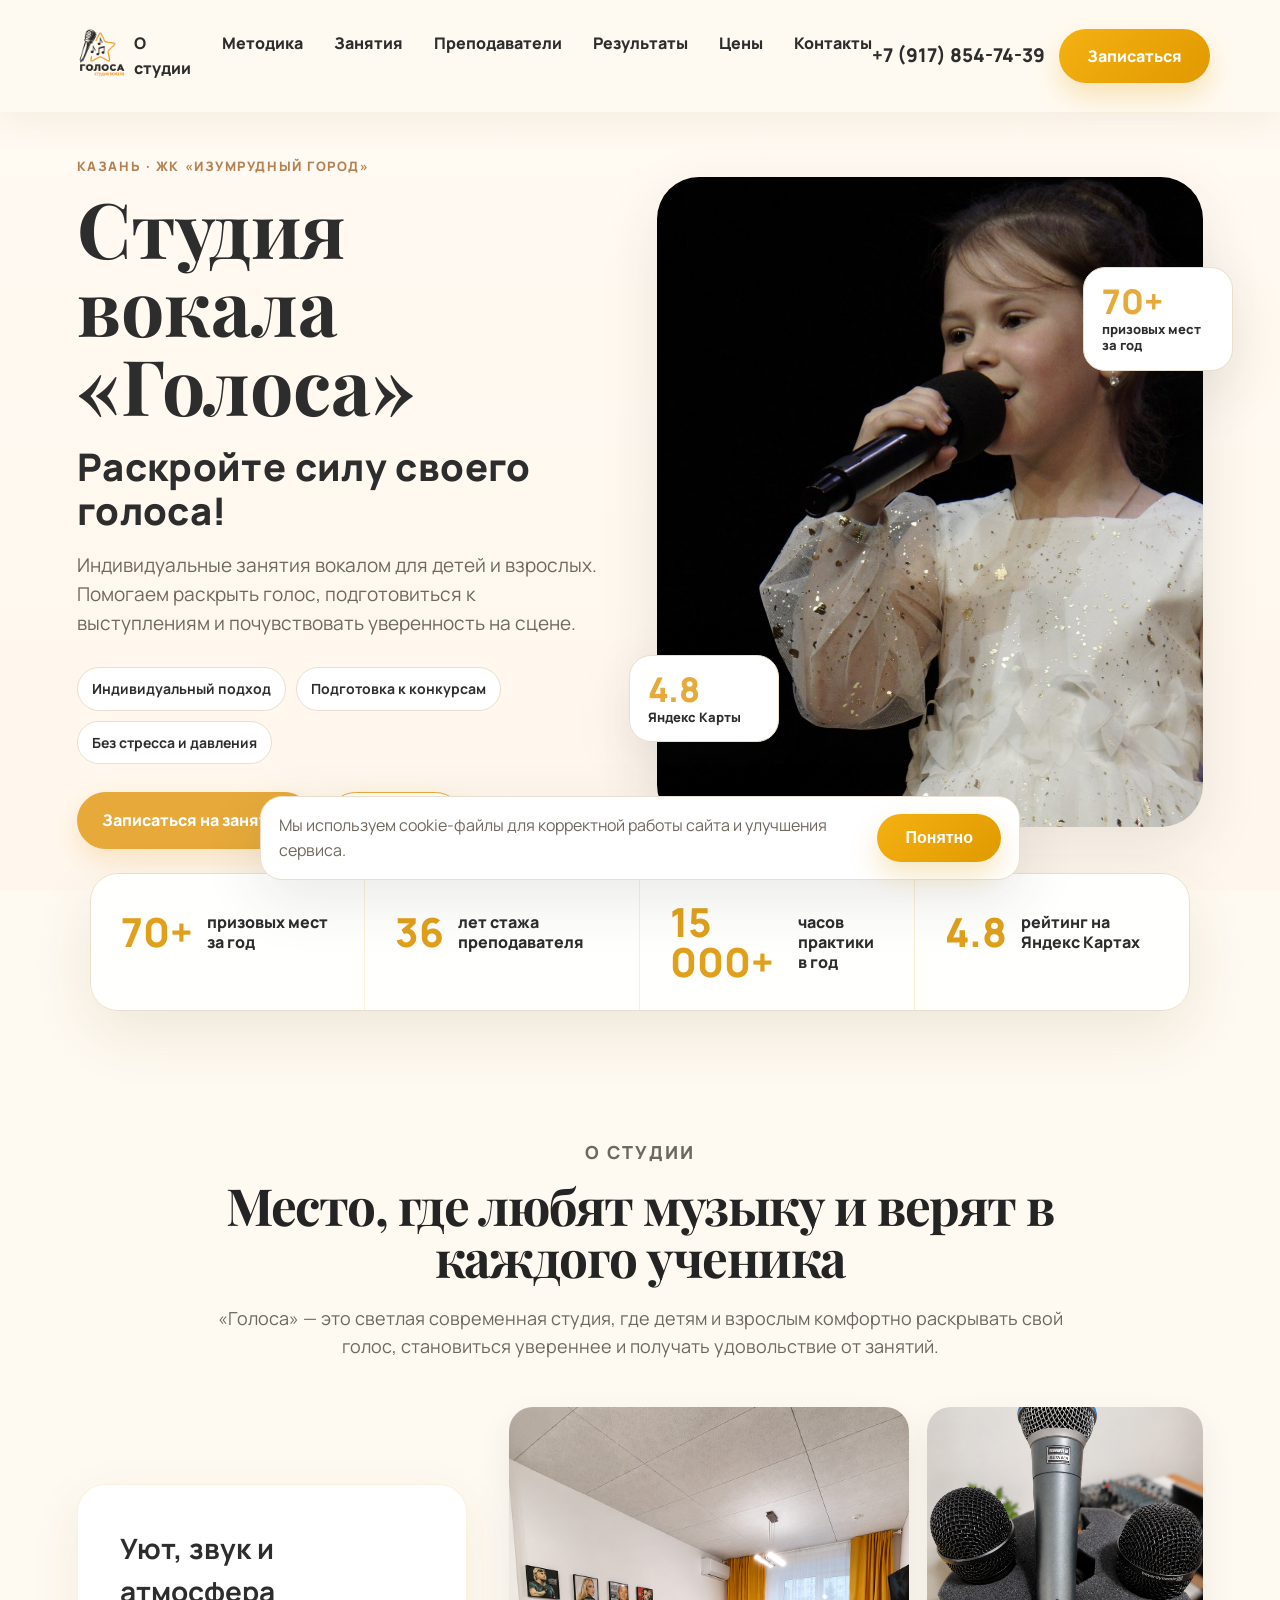
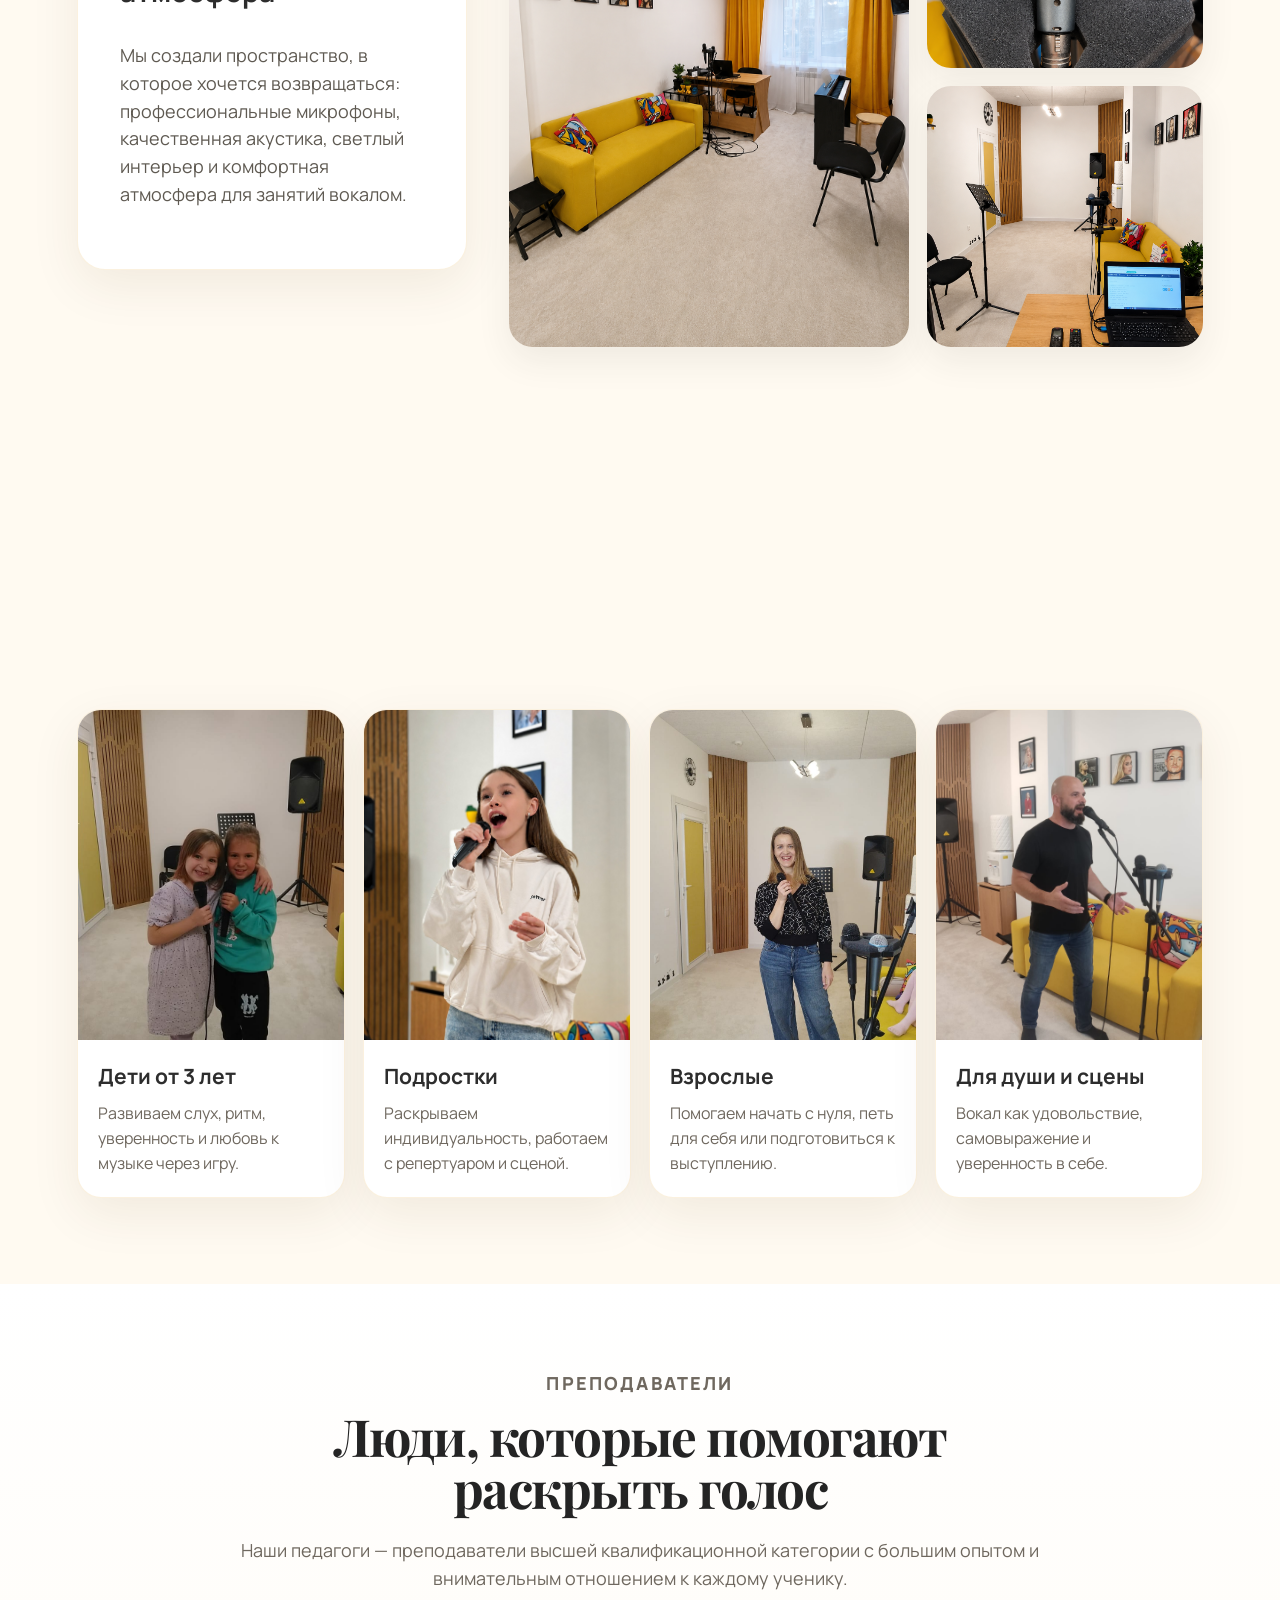
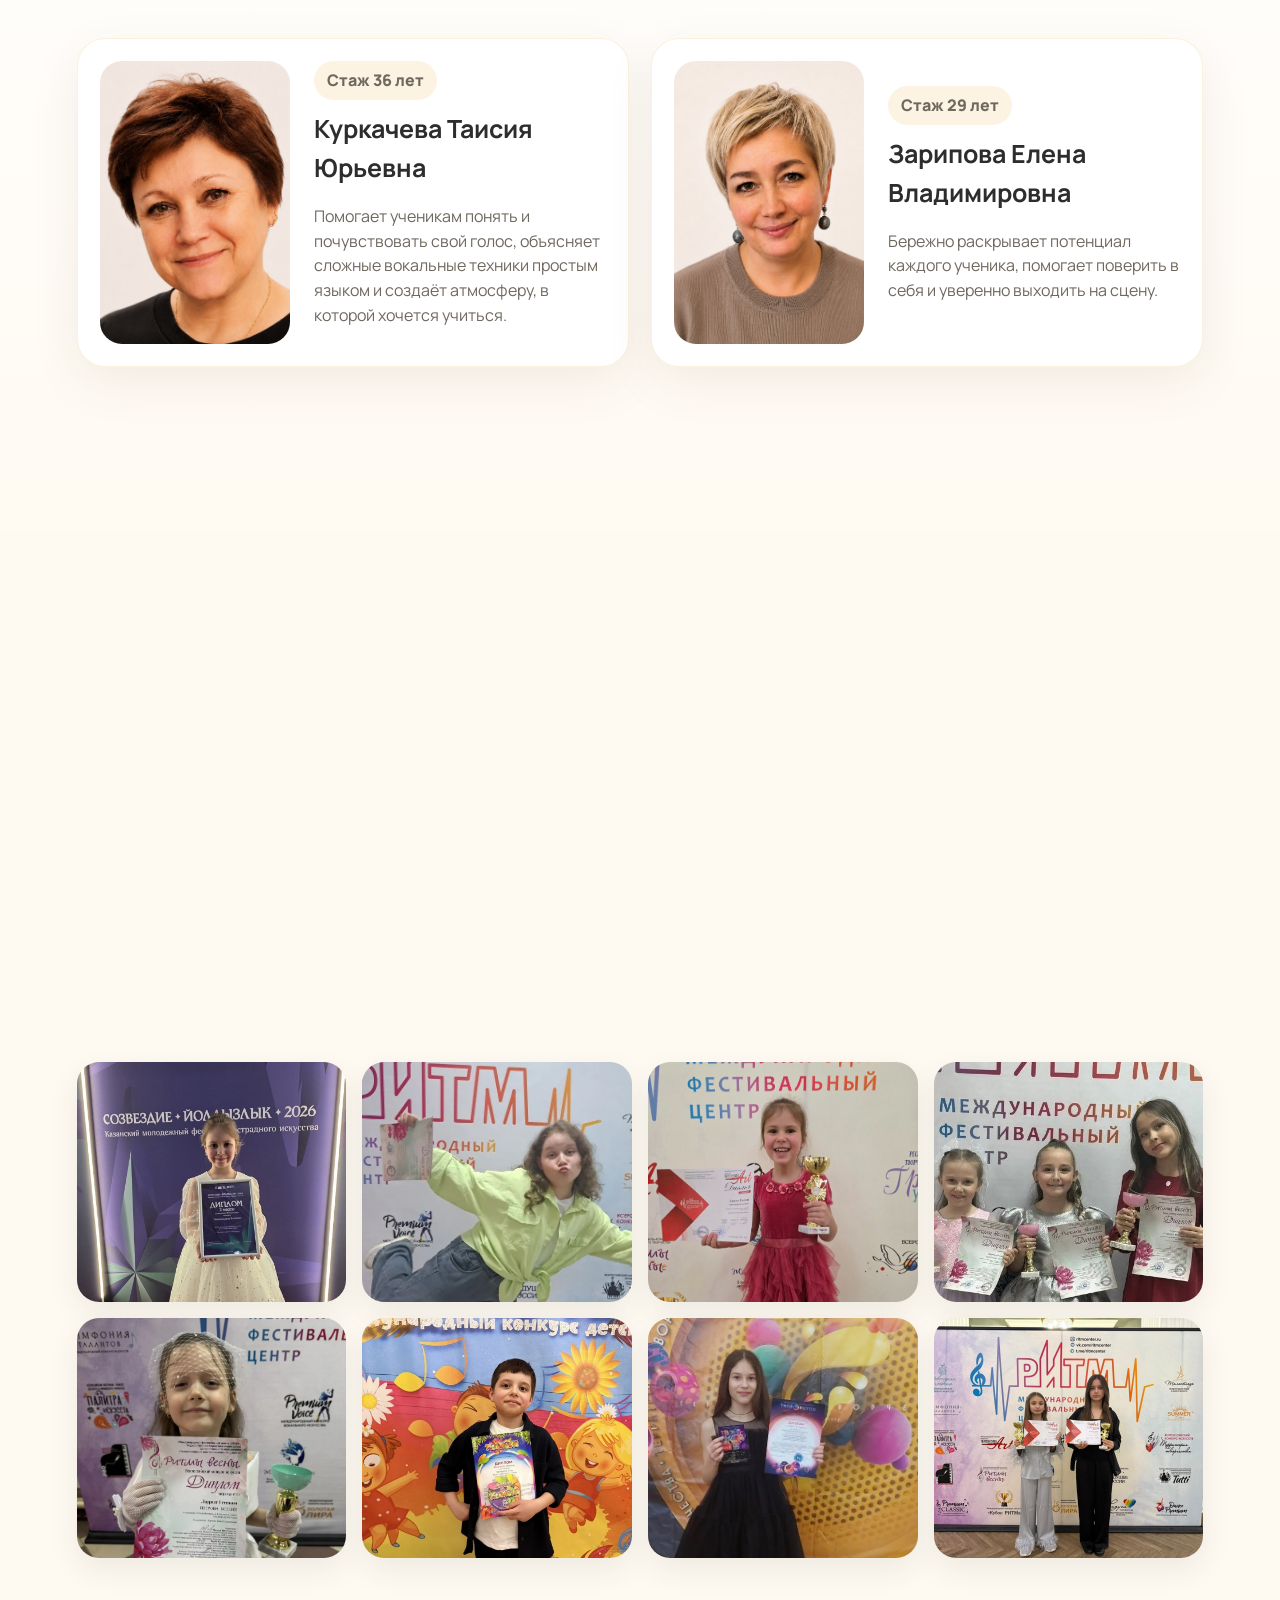
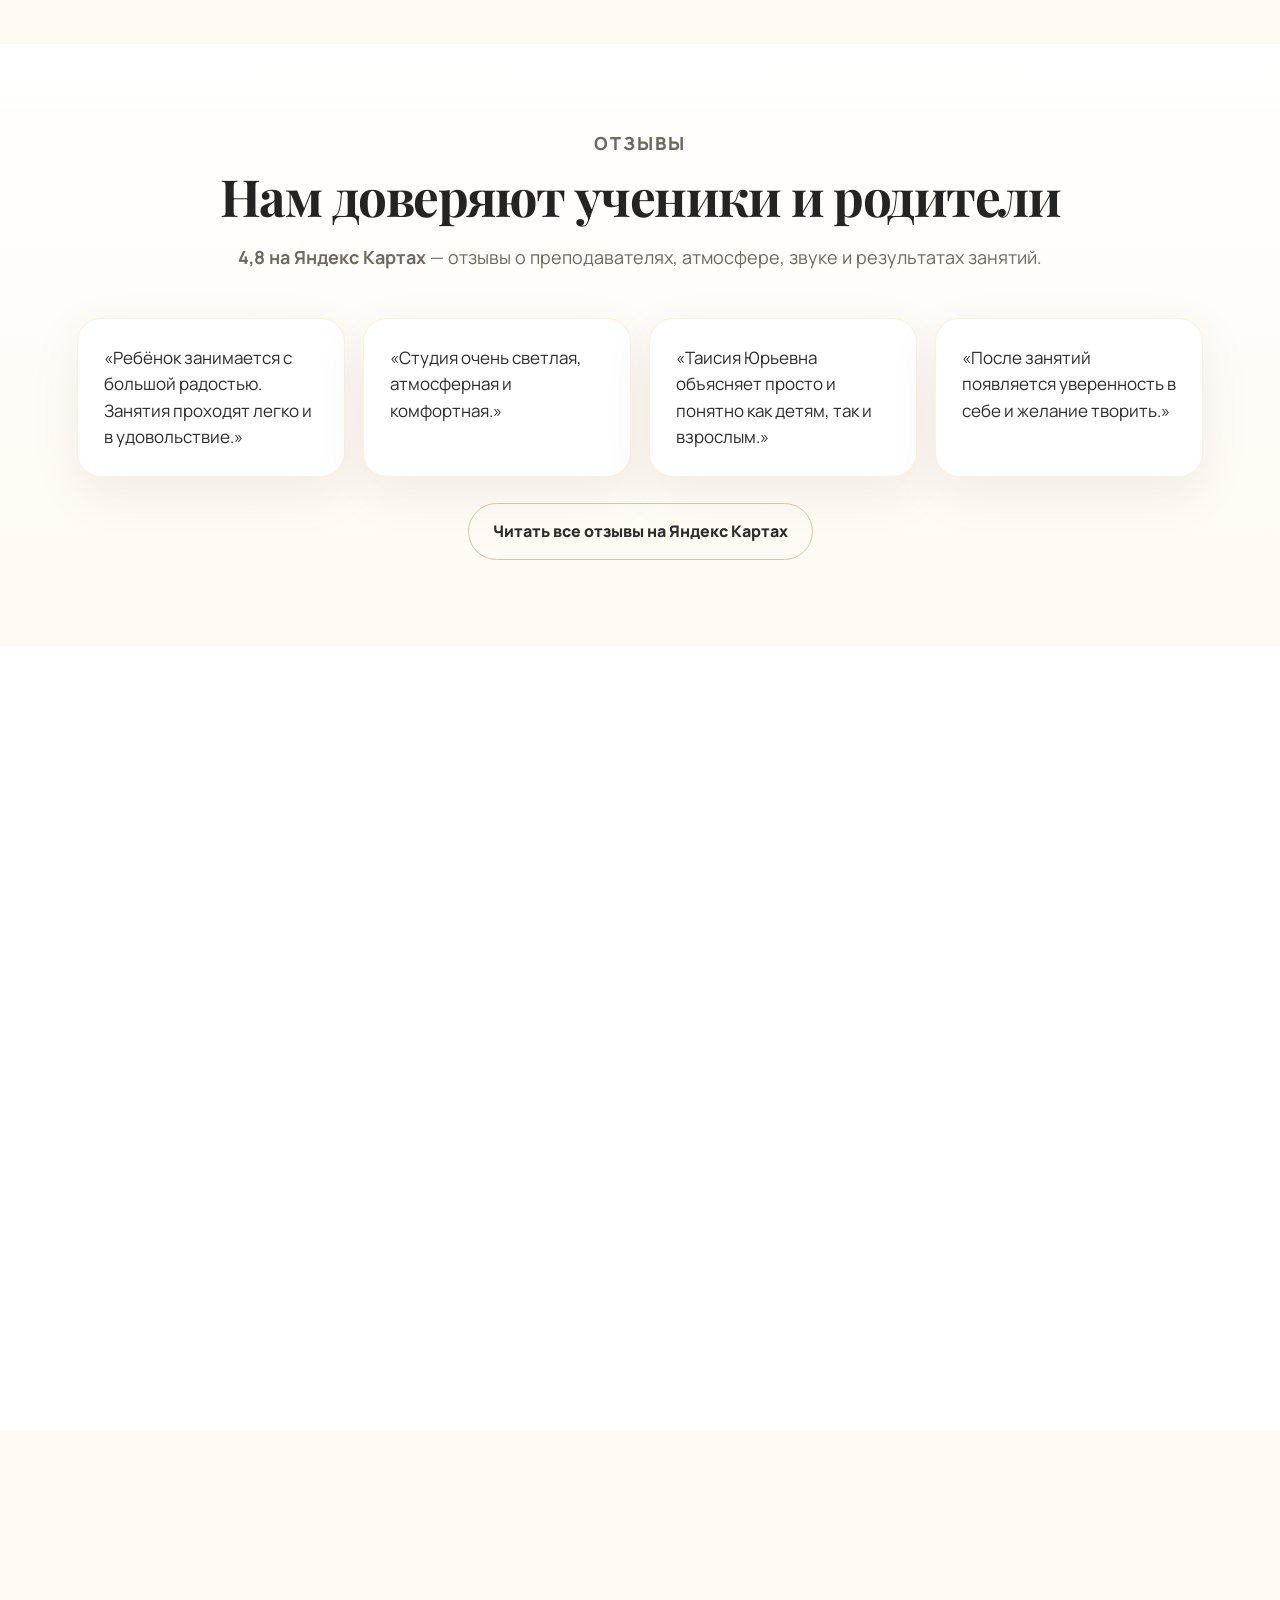
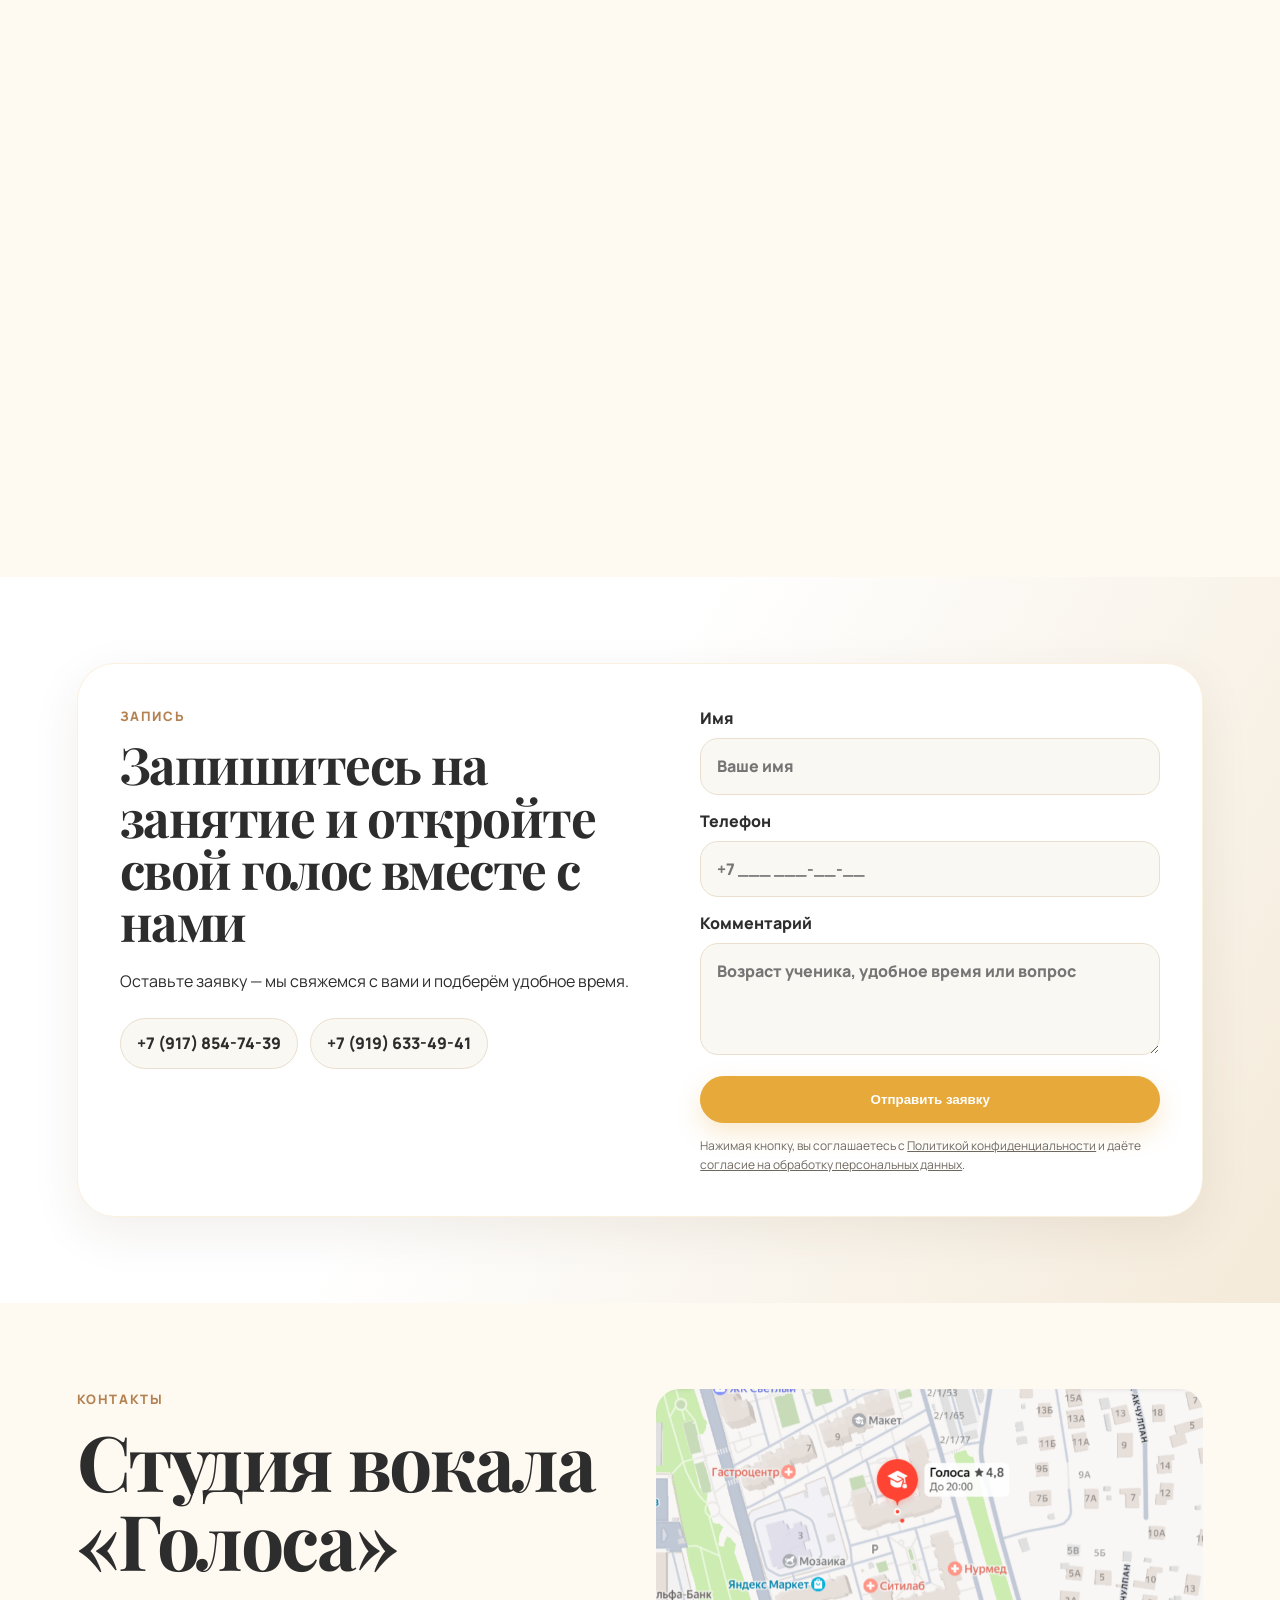
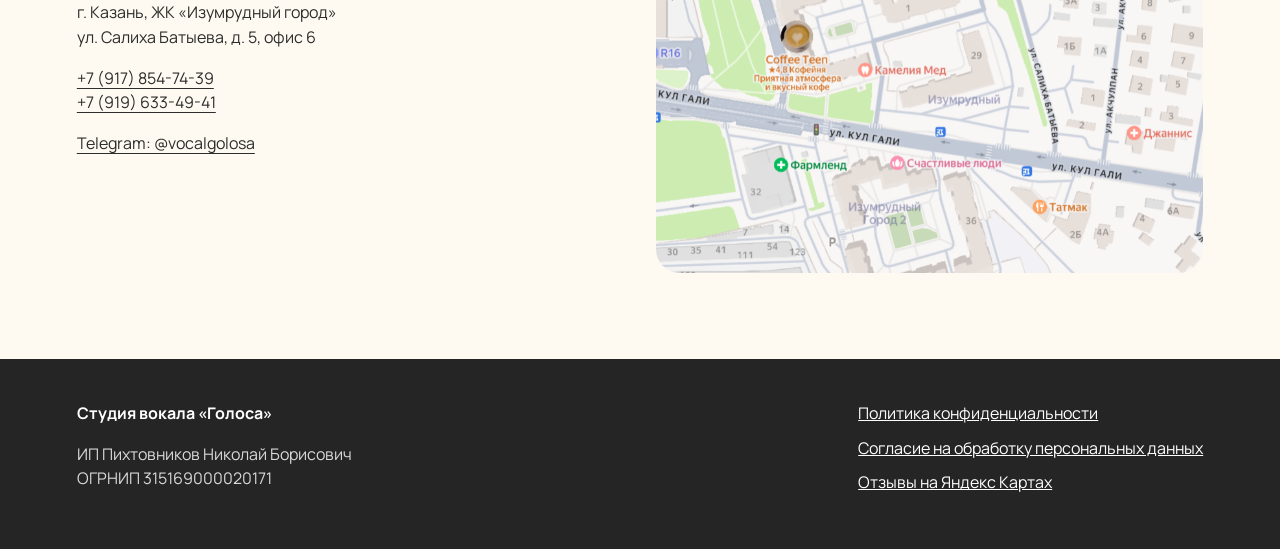
==== index.html @ aca57994 "Add files via upload" ====
<!doctype html>
<html lang="ru">
<head>
  <meta charset="utf-8" />
  <meta name="viewport" content="width=device-width, initial-scale=1" />
  <title>Студия вокала «Голоса» — уроки вокала в Казани</title>
  <meta name="description" content="Индивидуальные занятия вокалом для детей и взрослых в Казани. Студия вокала «Голоса»: уютная атмосфера, опытные преподаватели, подготовка к конкурсам и выступлениям." />
  <link rel="preconnect" href="https://fonts.googleapis.com">
  <link rel="preconnect" href="https://fonts.gstatic.com" crossorigin>
  <link href="https://fonts.googleapis.com/css2?family=Manrope:wght@400;500;600;700;800;900&family=Marck+Script&family=Playfair+Display:wght@600;700&display=swap" rel="stylesheet">
  <link rel="stylesheet" href="style.css" />
</head>
<body>
  <header class="site-header">
    <a class="brand" href="#top" aria-label="Студия Голоса">
      <img src="logo-transparent.png" alt="Логотип студии вокала Голоса" />
    </a>
    <nav class="nav" aria-label="Навигация">
      <a href="#about">О студии</a>
      <a href="#method">Методика</a>
      <a href="#lessons">Занятия</a>
      <a href="#teachers">Преподаватели</a>
      <a href="#results">Результаты</a>
      <a href="#prices">Цены</a>
      <a href="#contacts">Контакты</a>
    </nav>
    <div class="header-actions">
      <a class="phone" href="tel:+79178547439">+7 (917) 854-74-39</a>
      <a class="btn btn-small" href="#lead">Записаться</a>
      <button class="burger" aria-label="Открыть меню"><span></span><span></span><span></span></button>
    </div>
  </header>

  <main id="top">
    <section class="hero section-pad hero-classic-final">
      <div class="hero-copy reveal">
        <p class="eyebrow">Казань · ЖК «Изумрудный город»</p>
        <h1>Студия вокала <span>«Голоса»</span></h1>
        <p class="hero-subtitle">Раскройте силу своего голоса!</p>
        <p class="hero-text">Индивидуальные занятия вокалом для детей и взрослых. Помогаем раскрыть голос, подготовиться к выступлениям и почувствовать уверенность на сцене.</p>
        <div class="hero-list">
          <span>Индивидуальный подход</span>
          <span>Подготовка к конкурсам</span>
          <span>Без стресса и давления</span>
        </div>
        <div class="hero-buttons">
          <a class="btn" href="#lead">Записаться на занятие</a>
          <a class="btn btn-outline" href="tel:+79178547439">Позвонить</a>
        </div>
      </div>
      <div class="hero-media hero-classic-media reveal">
        <img src="hero-stage.jpg" alt="Ученица студии Голоса выступает на сцене" />
        <div class="floating-card card-one"><strong>70+</strong><span>призовых мест<br>за год</span></div>
        <div class="floating-card card-two"><strong>4.8</strong><span>Яндекс Карты</span></div>
      </div>
    </section>

    <section class="stats reveal" aria-label="Ключевые факты">
      <div><strong>70+</strong><span>призовых мест за год</span></div>
      <div><strong>36</strong><span>лет стажа преподавателя</span></div>
      <div><strong>15 000+</strong><span>часов практики в год</span></div>
      <div><strong>4.8</strong><span>рейтинг на Яндекс Картах</span></div>
    </section>

    <section class="section section-pad" id="about">
      <div class="section-head reveal">
        <p class="eyebrow">О студии</p>
        <h2>Место, где любят музыку и верят в каждого ученика</h2>
        <p>«Голоса» — это светлая современная студия, где детям и взрослым комфортно раскрывать свой голос, становиться увереннее и получать удовольствие от занятий.</p>
      </div>
      <div class="about-grid">
        <div class="about-text reveal">
          <h3>Уют, звук и атмосфера</h3>
          <p>Мы создали пространство, в которое хочется возвращаться: профессиональные микрофоны, качественная акустика, светлый интерьер и комфортная атмосфера для занятий вокалом.</p>
        </div>
        <div class="photo-collage photo-collage-v6 reveal">
          <img class="big" src="studio-main-new.png" alt="Интерьер студии вокала Голоса с жёлтым диваном и пианино" />
          <img src="studio-mics-new.png" alt="Профессиональные микрофоны в студии" />
          <img src="studio-room-new.png" alt="Рабочая зона студии вокала" />
          <img src="studio-stage-new.png" alt="Зона занятий вокалом с акустическими панелями" />
        </div>
      </div>
    </section>

       <section class="section section-pad" id="audience">
      <div class="section-head reveal">
        <p class="eyebrow">Для кого</p>
        <h2>Мы работаем с учениками всех возрастов</h2>
      </div>
      <div class="audience-grid reveal">
        <article class="aud-card"><img src="kid-studio.jpg" alt="Дети на занятии вокалом"><h3>Дети от 3 лет</h3><p>Развиваем слух, ритм, уверенность и любовь к музыке через игру.</p></article>
        <article class="aud-card"><img src="lesson-teen.jpg" alt="Подросток поёт в студии"><h3>Подростки</h3><p>Раскрываем индивидуальность, работаем с репертуаром и сценой.</p></article>
        <article class="aud-card"><img src="lesson-adult.jpg" alt="Взрослая ученица занимается вокалом"><h3>Взрослые</h3><p>Помогаем начать с нуля, петь для себя или подготовиться к выступлению.</p></article>
        <article class="aud-card"><img src="lesson-man.jpg" alt="Взрослый ученик поёт в микрофон"><h3>Для души и сцены</h3><p>Вокал как удовольствие, самовыражение и уверенность в себе.</p></article>
      </div>
    </section>

    <section class="section section-alt section-pad" id="teachers">
      <div class="section-head reveal">
        <p class="eyebrow">Преподаватели</p>
        <h2>Люди, которые помогают раскрыть голос</h2>
        <p>Наши педагоги — преподаватели высшей квалификационной категории с большим опытом и внимательным отношением к каждому ученику.</p>
      </div>
      <div class="teachers-grid reveal">
        <article class="teacher-card">
          <img src="teacher-taisiya.jpg" alt="Куркачева Таисия Юрьевна" />
          <div><p class="tag">Стаж 36 лет</p><h3>Куркачева Таисия Юрьевна</h3><p>Помогает ученикам понять и почувствовать свой голос, объясняет сложные вокальные техники простым языком и создаёт атмосферу, в которой хочется учиться.</p></div>
        </article>
        <article class="teacher-card">
          <img src="teacher-elena.jpg" alt="Зарипова Елена Владимировна" />
          <div><p class="tag">Стаж 29 лет</p><h3>Зарипова Елена Владимировна</h3><p>Бережно раскрывает потенциал каждого ученика, помогает поверить в себя и уверенно выходить на сцену.</p></div>
        </article>
      </div>
      <div class="awards-strip reveal">
        <span>Отличник образования</span><span>Почётный наставник РТ</span><span>Лучший работник доп. образования</span><span>Ученики — лауреаты конкурсов</span>
      </div>
    </section>

    <section class="section section-pad" id="results">
      <div class="section-head reveal">
        <p class="eyebrow">Результаты</p>
        <h2>Наши ученики выступают и побеждают</h2>
        <p>За 2025–2026 годы ученики студии «Голоса» завоевали более 70 призовых мест на международных, всероссийских, межрегиональных и республиканских конкурсах.</p>
      </div>
      <div class="results-layout reveal">
        <div class="result-card"><strong>50+</strong><span>дипломов лауреатов I степени</span></div>
        <div class="result-card"><strong>Гран-при</strong><span>номинации на международных конкурсах</span></div>
        <div class="result-card"><strong>Созвездие</strong><span>участие в «Созвездие-Йолдызлык»</span></div>
      </div>
      <div class="gallery gallery-results reveal">
        <img src="result-main.jpg" alt="Ученица с дипломом на конкурсе Созвездие-Йолдызлык">
        <img src="result-girl-green.jpg" alt="Ученица с дипломом и кубком на конкурсе">
        <img src="result-red-award.jpg" alt="Ученица с кубком и дипломом лауреата">
        <img src="result-three-girls-new.jpg" alt="Три ученицы с дипломами и кубками">
        <img src="result-white-diploma.jpg" alt="Ученица с дипломом и кубком">
        <img src="result-boy.jpg" alt="Ученик с дипломом конкурса">
        <img src="result-tvoy-vyhod.jpg" alt="Ученица с дипломом конкурса Твой выход">
        <img src="result-two-girls.jpg" alt="Две ученицы с дипломами и кубками">
      </div>
    </section>

    <section class="section section-alt section-pad" id="reviews">
      <div class="section-head reveal">
        <p class="eyebrow">Отзывы</p>
        <h2>Нам доверяют ученики и родители</h2>
        <p><strong>4,8 на Яндекс Картах</strong> — отзывы о преподавателях, атмосфере, звуке и результатах занятий.</p>
      </div>
      <div class="reviews-grid reveal">
        <article>«Ребёнок занимается с большой радостью. Занятия проходят легко и в удовольствие.»</article>
        <article>«Студия очень светлая, атмосферная и комфортная.»</article>
        <article>«Таисия Юрьевна объясняет просто и понятно как детям, так и взрослым.»</article>
        <article>«После занятий появляется уверенность в себе и желание творить.»</article>
      </div>
      <div class="center reveal"><a class="btn btn-outline" target="_blank" rel="noopener" href="https://yandex.ru/profile/8039497001">Читать все отзывы на Яндекс Картах</a></div>
    </section>

    <section class="section section-alt section-pad" id="lessons">
      <div class="section-head reveal">
        <h2>Атмосфера занятий</h2>
        <p>Живые моменты из нашей студии: дети, подростки и взрослые поют, пробуют новое и постепенно раскрывают свой голос.</p>
      </div>
      <div class="lesson-carousel reveal" aria-label="Фотографии занятий в студии Голоса">
        <button class="carousel-btn carousel-prev" type="button" aria-label="Предыдущие фото">‹</button>
        <div class="carousel-track" tabindex="0">
          <figure><img src="lesson-car-girl-pink.jpg" alt="Девочка поёт на занятии в студии"></figure>
          <figure><img src="lesson-car-man-blue.jpg" alt="Взрослый ученик поёт у пюпитра"></figure>
          <figure><img src="lesson-car-woman-grey.jpg" alt="Взрослая ученица поёт в студии"></figure>
          <figure><img src="lesson-car-woman-blackwhite.jpg" alt="Ученица поёт в чёрно-белом костюме"></figure>
          <figure><img src="lesson-car-adult-wide.jpg" alt="Взрослая ученица на занятии вокалом"></figure>
          <figure><img src="lesson-car-girl-glasses.jpg" alt="Ученица в белой рубашке поёт в студии"></figure>
          <figure><img src="lesson-car-teen-white.jpg" alt="Подросток поёт с микрофоном в студии"></figure>
          <figure><img src="lesson-car-piano.jpg" alt="Занятие вокалом у пианино с педагогом"></figure>
          <figure><img src="lesson-new-blazer.jpg" alt="Ученица поёт у жёлтого дивана"></figure>
          <figure><img src="lesson-new-adult-wide.jpg" alt="Взрослая ученица поёт в студии"></figure>
          <figure><img src="lesson-extra-beige-dress.jpg" alt="Взрослая ученица поёт в студии"></figure>
          <figure><img src="lesson-extra-white-skirt.jpg" alt="Ученица поёт у жёлтого дивана"></figure>
          <figure><img src="lesson-extra-blue-dress.jpg" alt="Взрослая ученица поёт в студии"></figure>
          <figure><img src="lesson-extra-striped-woman.jpg" alt="Взрослая ученица поёт с микрофоном"></figure>
          <figure><img src="lesson-extra-little-girl.jpg" alt="Маленькая ученица поёт с микрофоном"></figure>
          <figure><img src="lesson-extra-grey-pants.jpg" alt="Подросток поёт с микрофоном в студии"></figure>
        </div>
        <button class="carousel-btn carousel-next" type="button" aria-label="Следующие фото">›</button>
      </div>
    </section>

    <section class="section section-pad" id="prices">
  <div class="section-head reveal">
    <p class="eyebrow">Стоимость</p>
    <h2>Выберите удобный формат занятий</h2>
  </div>

  <div class="price-grid reveal">

    <article>
      <h3>Дети до 4 лет</h3>
      <strong>1000 ₽</strong>
      <p>30 минут</p>
    </article>

    <article>
      <h3>Дети 5–9 лет</h3>
      <strong>1500 ₽</strong>
      <p>45 минут</p>
    </article>

    <article>
      <h3>Дети 10–12 лет</h3>
      <strong>1700 ₽</strong>
      <p>55 минут</p>
    </article>

    <article>
      <h3>Подростки 13–17 лет</h3>
      <strong>1900 ₽</strong>
      <p>55 минут</p>
    </article>

    <article>
      <h3>Взрослые</h3>
      <strong>2500 ₽</strong>
      <p>55 минут</p>
    </article>

    <article class="accent">
      <h3>Абонемент 4 занятия</h3>
      <strong>9000 ₽</strong>
      <p>скидка 10%</p>
    </article>

    <article class="accent">
      <h3>Абонемент 8 занятий</h3>
      <strong>16 000 ₽</strong>
      <p>скидка 20%</p>
    </article>

    <article>
      <h3>Мини-группа</h3>
      <strong>1200 ₽</strong>
      <p>с человека, до 4 человек</p>
    </article>

  </div>
</section>

    <section class="lead section-pad" id="lead">
      <div class="lead-card reveal">
        <div>
          <p class="eyebrow">Запись</p>
          <h2>Запишитесь на занятие и откройте свой голос вместе с нами</h2>
          <p>Оставьте заявку — мы свяжемся с вами и подберём удобное время.</p>
          <div class="contact-lines">
            <a href="tel:+79178547439">+7 (917) 854-74-39</a>
            <a href="tel:+79196334941">+7 (919) 633-49-41</a>
          </div>
        </div>
        <form class="lead-form" id="leadForm">
          <label>Имя<input required name="name" placeholder="Ваше имя" /></label>
          <label>Телефон<input required name="phone" placeholder="+7 ___ ___-__-__" /></label>
          <label>Комментарий<textarea name="message" placeholder="Возраст ученика, удобное время или вопрос"></textarea></label>
          <button class="btn" type="submit">Отправить заявку</button>
          <p class="form-note">Нажимая кнопку, вы соглашаетесь с <a href="privacy-policy.html" target="_blank">Политикой конфиденциальности</a> и даёте <a href="personal-data-consent.html" target="_blank">согласие на обработку персональных данных</a>.</p>
        </form>
      </div>
    </section>

    <section class="contacts section-pad" id="contacts">
      <div class="contacts-grid reveal">
        <div>
          <p class="eyebrow">Контакты</p>
          <h2>Студия вокала «Голоса»</h2>
          <p>г. Казань, ЖК «Изумрудный город»<br>ул. Салиха Батыева, д. 5, офис 6</p>
          <p><a href="tel:+79178547439">+7 (917) 854-74-39</a><br><a href="tel:+79196334941">+7 (919) 633-49-41</a></p>
          <p><a href="https://t.me/vocalgolosa" target="_blank" rel="noopener">Telegram: @vocalgolosa</a></p>
        </div>
        <a href="https://yandex.ru/maps/-/CPxOn0KL" target="_blank" class="map-link">
    <img src="map-golosa.png" alt="Студия вокала Голоса на карте" class="map-image">
</a>
      </div>
    </section>
  </main>

  <footer class="footer">
    <div class="footer-inner">
      <div>
        <strong>Студия вокала «Голоса»</strong>
        <p>ИП Пихтовников Николай Борисович<br>ОГРНИП 315169000020171</p>
      </div>
      <div class="footer-links">
        <a href="privacy-policy.html">Политика конфиденциальности</a>
        <a href="personal-data-consent.html">Согласие на обработку персональных данных</a>
        <a href="https://yandex.ru/profile/8039497001" target="_blank" rel="noopener">Отзывы на Яндекс Картах</a>
      </div>
    </div>
  </footer>

  <div class="cookie" id="cookieBanner">
    <p>Мы используем cookie-файлы для корректной работы сайта и улучшения сервиса.</p>
    <button class="btn btn-small" id="cookieOk">Понятно</button>
  </div>

  <script src="script.js"></script>
</body>
</html>
---- style.css ----
:root{
  --cream:#FAF8F3; --paper:#fff; --ink:#2D2D2D; --muted:#6f685f; --gold:#E6A93A; --wood:#B48252; --line:#eadfce;
  --radius:28px; --shadow:0 20px 60px rgba(45,45,45,.10);
}
*{box-sizing:border-box} html{scroll-behavior:smooth} body{margin:0;font-family:Manrope,Arial,sans-serif;background:var(--cream);color:var(--ink);line-height:1.55} a{color:inherit;text-decoration:none} img{max-width:100%;display:block}.section-pad{padding:86px 6vw}.site-header{position:sticky;top:0;z-index:50;display:flex;align-items:center;justify-content:space-between;padding:14px 6vw;background:rgba(250,248,243,.88);backdrop-filter:blur(18px);border-bottom:1px solid rgba(234,223,206,.7)}.brand img{width:130px;height:58px;object-fit:contain;object-position:left center}.nav{display:flex;gap:26px;font-size:14px;font-weight:700}.nav a:hover{color:var(--gold)}.header-actions{display:flex;align-items:center;gap:14px}.phone{font-weight:800;white-space:nowrap}.btn{display:inline-flex;align-items:center;justify-content:center;border:1px solid var(--gold);background:var(--gold);color:#fff;padding:15px 24px;border-radius:999px;font-weight:800;box-shadow:0 10px 24px rgba(230,169,58,.25);transition:.25s}.btn:hover{transform:translateY(-2px);box-shadow:0 14px 30px rgba(230,169,58,.32)}.btn-outline{background:transparent;color:var(--ink);border-color:#d5c5ab;box-shadow:none}.btn-small{padding:11px 18px;font-size:14px}.burger{display:none;background:none;border:0;width:40px}.burger span{display:block;height:2px;background:var(--ink);margin:6px 0}.hero{min-height:760px;display:grid;grid-template-columns:minmax(0,1fr) minmax(420px,0.95fr);gap:58px;align-items:center;position:relative;overflow:hidden}.hero:before{content:"";position:absolute;left:-140px;top:120px;width:420px;height:420px;background:radial-gradient(circle,rgba(230,169,58,.14),transparent 65%);z-index:-1}.eyebrow{margin:0 0 12px;color:var(--wood);text-transform:uppercase;letter-spacing:.12em;font-size:13px;font-weight:900}.hero h1,.section h2,.lead h2,.contacts h2{font-family:'Playfair Display',serif;font-size:clamp(42px,6vw,86px);line-height:1.02;margin:0 0 22px}.hero-subtitle{font-size:clamp(24px,3vw,38px);font-weight:800;line-height:1.15;margin:0 0 18px}.hero-text{font-size:19px;color:var(--muted);max-width:640px}.hero-list{display:flex;gap:10px;flex-wrap:wrap;margin:28px 0}.hero-list span{background:#fff;border:1px solid var(--line);padding:10px 14px;border-radius:999px;font-weight:700;font-size:14px}.hero-buttons{display:flex;gap:14px;flex-wrap:wrap}.hero-media{position:relative;border-radius:42px;overflow:visible}.hero-media img{height:650px;width:100%;object-fit:cover;border-radius:42px;box-shadow:var(--shadow);object-position:center top}.floating-card{position:absolute;background:#fff;border:1px solid var(--line);border-radius:22px;padding:16px 18px;box-shadow:var(--shadow);min-width:150px}.floating-card strong{display:block;color:var(--gold);font-size:34px;line-height:1}.floating-card span{font-size:13px;font-weight:800}.card-one{right:-30px;top:90px}.card-two{left:-28px;bottom:85px}.stats{margin:-34px 6vw 0;background:#fff;border:1px solid var(--line);box-shadow:var(--shadow);border-radius:28px;display:grid;grid-template-columns:repeat(4,1fr);overflow:hidden;position:relative;z-index:2}.stats div{padding:30px;text-align:center;border-right:1px solid var(--line)}.stats div:last-child{border-right:0}.stats strong{display:block;color:var(--gold);font-size:46px;line-height:1;font-weight:900}.stats span{font-weight:700;color:var(--muted)}.section{position:relative}.section-alt{background:#fff}.section-head{max-width:850px;margin:0 auto 46px;text-align:center}.section-head h2{font-size:clamp(34px,4vw,58px)}.section-head p{font-size:18px;color:var(--muted)}.about-grid{display:grid;grid-template-columns:.82fr 1.18fr;gap:42px;align-items:center}.about-text{background:#fff;border:1px solid var(--line);border-radius:var(--radius);padding:34px;box-shadow:var(--shadow)}.about-text h3{font-size:28px;margin-top:0}.check-list{padding:0;margin:24px 0 0;list-style:none}.check-list li{padding:10px 0 10px 32px;position:relative}.check-list li:before{content:"✓";position:absolute;left:0;color:var(--gold);font-weight:900}.photo-collage{display:grid;grid-template-columns:1.15fr .85fr;gap:16px}.photo-collage img{height:245px;width:100%;object-fit:cover;border-radius:24px;box-shadow:var(--shadow)}.photo-collage .big{grid-row:span 2;height:506px}.method-grid{display:grid;grid-template-columns:repeat(3,1fr);gap:18px}.method-grid article,.price-grid article,.reviews-grid article,.result-card{background:#fff;border:1px solid var(--line);border-radius:24px;padding:26px;box-shadow:0 12px 34px rgba(45,45,45,.06)}.method-grid span{color:var(--gold);font-weight:900}.method-grid h3{font-size:22px;margin:10px 0}.method-grid p{color:var(--muted);margin:0}.audience-grid{display:grid;grid-template-columns:repeat(4,1fr);gap:18px}.aud-card{background:#fff;border:1px solid var(--line);border-radius:24px;overflow:hidden;box-shadow:0 12px 34px rgba(45,45,45,.07)}.aud-card img{height:310px;width:100%;object-fit:cover}.aud-card h3{font-size:21px;margin:20px 20px 8px}.aud-card p{color:var(--muted);margin:0 20px 22px}.teachers-grid{display:grid;grid-template-columns:repeat(2,1fr);gap:22px}.teacher-card{display:grid;grid-template-columns:190px 1fr;gap:24px;background:#fff;border:1px solid var(--line);border-radius:28px;padding:22px;box-shadow:var(--shadow);align-items:center}.teacher-card img{height:230px;width:190px;object-fit:cover;border-radius:22px}.tag{display:inline-block;background:rgba(230,169,58,.14);color:#9b6b0b;padding:7px 13px;border-radius:999px;font-weight:900;margin:0 0 10px}.teacher-card h3{font-size:25px;margin:0 0 10px}.teacher-card p{color:var(--muted)}.awards-strip{display:flex;gap:10px;flex-wrap:wrap;justify-content:center;margin-top:26px}.awards-strip span{background:var(--cream);border:1px solid var(--line);border-radius:999px;padding:12px 16px;font-weight:800}.results-layout{display:grid;grid-template-columns:repeat(3,1fr);gap:16px;margin-bottom:22px}.result-card strong{display:block;font-size:34px;color:var(--gold)}.gallery{display:grid;grid-template-columns:repeat(6,1fr);grid-auto-rows:210px;gap:14px}.gallery img{width:100%;height:100%;object-fit:cover;border-radius:22px;box-shadow:0 12px 30px rgba(45,45,45,.08)}.gallery img:nth-child(1){grid-column:span 2;grid-row:span 2}.gallery img:nth-child(4){grid-column:span 2}.gallery img:nth-child(6){grid-column:span 2}.reviews-grid{display:grid;grid-template-columns:repeat(4,1fr);gap:18px}.reviews-grid article{font-size:17px}.center{text-align:center;margin-top:26px}.price-grid{display:grid;grid-template-columns:repeat(4,1fr);gap:18px}.price-grid article h3{margin:0 0 16px;font-size:20px}.price-grid article strong{font-size:32px;color:var(--gold)}.price-grid article p{margin:8px 0 0;color:var(--muted)}.price-grid .accent{background:#2d2d2d;color:#fff}.price-grid .accent p{color:#eee}.lead{background:linear-gradient(120deg,#fff 0%,#fff 42%,#f4ead9 100%)}.lead-card{display:grid;grid-template-columns:1fr 460px;gap:42px;background:#fff;border:1px solid var(--line);border-radius:38px;padding:42px;box-shadow:var(--shadow)}.lead-card h2{font-size:clamp(34px,4vw,58px)}.contact-lines{display:flex;gap:12px;flex-wrap:wrap;margin-top:24px}.contact-lines a{background:var(--cream);border:1px solid var(--line);padding:12px 16px;border-radius:999px;font-weight:900}.lead-form{display:grid;gap:14px}.lead-form label{font-weight:800}.lead-form input,.lead-form textarea{width:100%;margin-top:7px;border:1px solid var(--line);border-radius:18px;padding:15px 16px;font:inherit;background:var(--cream)}.lead-form textarea{min-height:112px;resize:vertical}.form-note{font-size:12px;color:var(--muted);margin:0}.form-note a{text-decoration:underline}.contacts-grid{display:grid;grid-template-columns:1fr 1fr;gap:32px}.contacts-grid a{text-decoration:underline;text-underline-offset:4px}.map-placeholder{min-height:330px;border-radius:28px;background:linear-gradient(135deg,#fff,#f1e4cf);border:1px solid var(--line);display:grid;place-content:center;text-align:center;color:var(--muted)}.map-placeholder p{font-size:32px;color:var(--gold);font-weight:900;margin:0}.footer{background:#252525;color:#fff;padding:42px 6vw}.footer-inner{display:flex;justify-content:space-between;gap:24px}.footer p{color:#d9d9d9}.footer-links{display:flex;flex-direction:column;gap:10px}.footer-links a{text-decoration:underline}.cookie{position:fixed;left:20px;right:20px;bottom:20px;z-index:80;display:none;align-items:center;justify-content:space-between;gap:18px;max-width:760px;margin:auto;background:#fff;border:1px solid var(--line);box-shadow:var(--shadow);border-radius:22px;padding:16px 18px}.cookie.show{display:flex}.cookie p{margin:0;color:var(--muted)}.reveal{opacity:0;transform:translateY(18px);transition:.7s ease}.reveal.visible{opacity:1;transform:none}.legal-page{max-width:900px;margin:0 auto;padding:70px 6vw;background:#fff}.legal-page h1{font-family:'Playfair Display',serif;font-size:44px}.legal-page h2{margin-top:32px}.legal-page p,.legal-page li{color:#514b43}.back-link{display:inline-block;margin-bottom:24px;color:var(--wood);font-weight:900}
@media (max-width:1000px){.nav{display:none}.burger{display:block}.phone{display:none}.hero{grid-template-columns:1fr;min-height:auto}.hero-media img{height:520px}.stats,.method-grid,.audience-grid,.teachers-grid,.reviews-grid,.price-grid,.contacts-grid,.lead-card,.about-grid{grid-template-columns:1fr}.stats{margin:0 6vw}.stats div{border-right:0;border-bottom:1px solid var(--line)}.teacher-card{grid-template-columns:150px 1fr}.gallery{grid-template-columns:repeat(2,1fr);grid-auto-rows:220px}.gallery img:nth-child(n){grid-column:span 1;grid-row:span 1}.gallery img:nth-child(1){grid-column:span 2;grid-row:span 2}.price-grid{grid-template-columns:repeat(2,1fr)}}
@media (max-width:640px){.section-pad{padding:58px 20px}.site-header{padding:12px 20px}.brand img{width:105px;height:48px}.header-actions .btn-small{display:none}.hero h1{font-size:45px}.hero-subtitle{font-size:25px}.hero-media img{height:430px;border-radius:28px}.floating-card{position:static;margin-top:12px;display:inline-block}.stats{margin:0 20px}.photo-collage{grid-template-columns:1fr}.photo-collage .big,.photo-collage img{height:260px}.aud-card img{height:270px}.teacher-card{grid-template-columns:1fr}.teacher-card img{width:100%;height:320px}.results-layout,.price-grid{grid-template-columns:1fr}.gallery{grid-template-columns:1fr}.gallery img:nth-child(1){grid-column:span 1;grid-row:span 1}.lead-card{padding:24px}.footer-inner{flex-direction:column}.cookie{flex-direction:column;align-items:flex-start}}

/* ===== Warm stage redesign for hero (version 2) ===== */
body{background:linear-gradient(180deg,#fffaf1 0%,#FAF8F3 42%,#fff 100%)}
.site-header{padding:16px 6vw;background:rgba(255,250,241,.76);border-bottom:0;box-shadow:0 8px 30px rgba(92,64,24,.06)}
.brand img{width:176px;height:92px;object-fit:contain}
.nav{gap:30px;font-size:15px}.phone{font-size:18px}.btn-small{padding:13px 24px;background:linear-gradient(135deg,#f5b012,#d99100);border:0}.hero.section-pad{padding-top:84px;padding-bottom:34px}
.hero{min-height:720px;grid-template-columns:minmax(460px,.92fr) minmax(500px,1.08fr);gap:22px;background:radial-gradient(circle at 70% 16%,rgba(255,194,88,.34),transparent 20%),radial-gradient(circle at 88% 28%,rgba(255,207,112,.24),transparent 16%),linear-gradient(100deg,#fff9ed 0%,#fff9ed 41%,rgba(255,231,181,.58) 67%,rgba(255,245,220,.15) 100%);border-bottom-left-radius:50% 5%;border-bottom-right-radius:50% 5%}
.hero:before{left:0;top:auto;bottom:30px;width:56vw;height:260px;background:radial-gradient(ellipse at left,rgba(244,177,25,.26),transparent 68%);filter:blur(8px);z-index:0}.hero:after{content:"";position:absolute;left:0;right:0;bottom:0;height:155px;background:linear-gradient(165deg,transparent 0%,transparent 50%,rgba(255,255,255,.92) 51%,#fff 100%);pointer-events:none;z-index:1}.hero-copy{position:relative;z-index:4;max-width:690px}.hero .eyebrow{color:#d99100;font-size:14px;letter-spacing:.1em;margin-bottom:18px}.hero h1{font-family:Manrope,Arial,sans-serif;font-size:clamp(54px,7.1vw,112px);line-height:.96;font-weight:900;letter-spacing:-.06em;margin-bottom:18px}.hero h1 span{display:block;color:#e0a01b;font-size:1.08em;text-shadow:0 2px 0 rgba(255,255,255,.9)}.hero-subtitle{font-family:'Marck Script','Comic Sans MS',cursive;font-size:clamp(36px,4.7vw,70px);font-weight:400;line-height:.95;color:#151515;margin:8px 0 28px;transform:rotate(-2deg)}.hero-subtitle:after{content:"";display:block;width:280px;height:14px;margin:0 0 0 185px;background:linear-gradient(90deg,transparent,#e6a93a 22%,#e6a93a 75%,transparent);border-radius:999px;transform:rotate(-2deg)}.hero-text{font-size:22px;line-height:1.52;color:#2d2d2d;max-width:560px}.hero-buttons{align-items:center;margin-top:34px}.hero-buttons .btn:first-child{font-size:19px;padding:19px 34px;background:linear-gradient(135deg,#f5b012,#d99200);border:0;box-shadow:0 18px 36px rgba(230,169,58,.30)}.video-link{font-weight:800;color:#4b4135;display:inline-flex;align-items:center;gap:8px;padding:16px 18px}.hero-media{position:relative;z-index:3;align-self:stretch;min-height:660px;border-radius:0;overflow:visible}.hero-media:before{content:"";position:absolute;inset:-40px -7vw -10px -20px;background:radial-gradient(circle at 38% 20%,rgba(255,187,64,.65),transparent 8%),radial-gradient(circle at 72% 25%,rgba(255,217,128,.55),transparent 9%),linear-gradient(90deg,rgba(255,250,241,.1),rgba(28,17,7,.08));filter:blur(0);z-index:1;pointer-events:none}.hero-media:after{content:"";position:absolute;left:-10%;right:-7vw;bottom:-4px;height:190px;background:linear-gradient(174deg,transparent 0%,transparent 47%,rgba(255,255,255,.86) 48%,#fff 100%);z-index:3;pointer-events:none}.hero-media img{position:absolute;right:-6vw;bottom:0;width:min(780px,58vw);height:690px;object-fit:cover;object-position:center top;border-radius:0;box-shadow:none;filter:saturate(1.08) contrast(1.02);z-index:2;mask-image:linear-gradient(90deg,transparent 0%,#000 13%,#000 100%);-webkit-mask-image:linear-gradient(90deg,transparent 0%,#000 13%,#000 100%)}.floating-card{z-index:5;border-radius:50%;width:180px;height:180px;display:flex;flex-direction:column;align-items:center;justify-content:center;text-align:center;border:3px solid rgba(230,169,58,.55);background:rgba(255,255,255,.92);backdrop-filter:blur(10px);box-shadow:0 18px 50px rgba(111,75,20,.14)}.floating-card strong{font-size:46px}.floating-card span{max-width:120px;font-size:14px}.card-one{right:2vw;top:110px}.card-two{right:0;left:auto;bottom:200px;width:138px;height:138px}.stats{margin:-18px 6vw 24px;z-index:6;border-radius:34px;background:rgba(255,255,255,.92);backdrop-filter:blur(12px);box-shadow:0 20px 60px rgba(113,79,27,.13)}.stats div{display:grid;grid-template-columns:auto auto;grid-template-rows:auto auto;column-gap:14px;align-items:center;text-align:left;padding:28px 34px}.stats em{grid-row:1/3;width:56px;height:56px;border-radius:50%;background:rgba(230,169,58,.16);display:grid;place-items:center;font-size:28px;font-style:normal}.stats strong{font-size:42px}.stats span{grid-column:2;color:#3e382f;line-height:1.22}.section-head h2,.lead-card h2,.contacts h2{letter-spacing:-.03em}.section-head h2{color:#242424}.section-alt{background:linear-gradient(180deg,#fff 0%,#fffaf2 100%)}.about-text,.method-grid article,.aud-card,.teacher-card,.reviews-grid article,.price-grid article,.result-card,.lead-card{border-color:rgba(230,169,58,.16);box-shadow:0 16px 50px rgba(82,54,18,.08)}
@media (max-width:1000px){.brand img{width:145px;height:70px}.hero{grid-template-columns:1fr;gap:10px}.hero-media{min-height:520px}.hero-media img{position:relative;right:auto;width:100%;height:560px;border-radius:36px;mask-image:none;-webkit-mask-image:none}.card-one{right:20px;top:40px}.card-two{right:20px;bottom:45px}.stats div{text-align:center;grid-template-columns:1fr}.stats em{grid-row:auto;margin:0 auto 6px}.stats span{grid-column:auto}.hero-subtitle:after{margin-left:60px}}
@media (max-width:640px){.brand img{width:118px;height:62px}.hero.section-pad{padding-top:46px}.hero h1{font-size:54px}.hero-subtitle{font-size:40px}.hero-text{font-size:17px}.hero-media{min-height:auto}.hero-media img{height:430px}.floating-card{width:auto;height:auto;border-radius:18px;padding:14px 16px}.card-one,.card-two{position:absolute}.card-one{top:18px;right:14px}.card-two{bottom:20px;right:14px}.hero-subtitle:after{width:190px;margin-left:45px}.video-link{width:100%;justify-content:center}.stats{margin:0 20px 20px}.stats div{padding:22px}}


/* ===== V3: closer to approved golden hero with generated girl ===== */
html{scroll-padding-top:118px}
body{background:#fffaf1;overflow-x:hidden}
.site-header{
  position:sticky;top:0;z-index:100;
  height:112px;padding:14px 5.5vw;
  background:rgba(255,250,241,.88);
  backdrop-filter:blur(14px);
  box-shadow:0 10px 34px rgba(116,75,15,.07);
}
.brand img{width:178px!important;height:92px!important;object-fit:contain;object-position:left center;mix-blend-mode:multiply}
.nav{gap:31px;font-size:16px;font-weight:800}
.phone{font-size:19px;font-weight:900}.btn-small{font-size:16px;padding:15px 28px;background:linear-gradient(135deg,#f5b012,#e09a00);box-shadow:0 13px 28px rgba(224,154,0,.25)}
.hero.section-pad{padding:42px 5.5vw 0!important}
.hero{
  min-height:760px!important;
  grid-template-columns:48% 52%!important;
  gap:0!important;
  align-items:center;
  background:
    radial-gradient(circle at 72% 12%,rgba(255,215,132,.62),transparent 10%),
    radial-gradient(circle at 92% 24%,rgba(255,198,91,.38),transparent 15%),
    radial-gradient(ellipse at 10% 80%,rgba(246,184,39,.22),transparent 36%),
    linear-gradient(100deg,#fffaf1 0%,#fffaf1 45%,#fff0d6 64%,#fff7ec 100%)!important;
  border-radius:0!important;
  overflow:hidden;
}
.hero:before{
  content:"♫";position:absolute;left:28px;bottom:250px;top:auto;width:auto;height:auto;
  background:none!important;filter:none!important;z-index:1;
  color:rgba(230,169,58,.42);font-size:86px;font-weight:300;line-height:1;
}
.hero:after{
  content:"";position:absolute;left:-7vw;right:-7vw;bottom:-1px;height:210px;
  background:
    radial-gradient(ellipse at 19% 40%,rgba(245,176,18,.42),transparent 42%),
    linear-gradient(172deg,transparent 0%,transparent 46%,rgba(255,255,255,.86) 47%,#fff 76%);
  z-index:4;pointer-events:none;
}
.hero-copy{max-width:690px;position:relative;z-index:6;padding-bottom:74px}
.hero .eyebrow{display:none}
.hero h1{
  font-family:Manrope,Arial,sans-serif!important;
  font-size:clamp(64px,7vw,116px)!important;
  line-height:.92!important;font-weight:900!important;
  letter-spacing:-.062em!important;margin:0 0 20px!important;
  color:#242424;
}
.hero h1 span{display:block;color:#e7a714!important;font-size:1.09em!important;text-shadow:0 2px 0 rgba(255,255,255,.9)}
.hero-subtitle{
  font-family:'Marck Script','Segoe Script','Comic Sans MS',cursive!important;
  font-size:clamp(42px,4.8vw,70px)!important;
  line-height:.92!important;color:#111!important;
  transform:rotate(-2deg);margin:10px 0 28px!important;
  letter-spacing:.01em;font-weight:400!important;
}
.hero-subtitle:after{width:270px;height:13px;margin-left:225px;margin-top:-3px;background:linear-gradient(90deg,transparent,#e6a93a 28%,#e6a93a 70%,transparent)!important}
.hero-text{font-size:23px!important;line-height:1.42!important;max-width:540px;color:#222!important;margin-bottom:0!important}
.hero-list{display:none!important}
.hero-buttons{margin-top:34px!important;gap:24px!important;align-items:center!important}.hero-buttons .btn:first-child{font-size:22px!important;padding:20px 28px 20px 36px!important;background:linear-gradient(135deg,#f8b512,#e79c00)!important;border:0!important;border-radius:999px!important;box-shadow:0 18px 40px rgba(231,156,0,.28)!important}.btn-arrow{display:inline-grid;place-items:center;width:48px;height:48px;margin-left:18px;border-radius:50%;background:#fff;color:#d99000;font-size:34px;line-height:1}.video-link{display:none!important}
.hero-media{min-height:760px!important;position:relative;z-index:5;align-self:stretch;overflow:visible!important;border-radius:0!important}
.hero-media:before{content:"";position:absolute;inset:0 -7vw 0 -35px;background:radial-gradient(circle at 40% 22%,rgba(255,207,111,.80),transparent 9%),radial-gradient(circle at 84% 19%,rgba(255,224,154,.70),transparent 11%),linear-gradient(90deg,rgba(255,250,241,.90) 0%,rgba(255,250,241,.28) 17%,rgba(255,248,236,.02) 35%);z-index:2;pointer-events:none}
.hero-media:after{content:"";position:absolute;inset:auto -7vw 0 -70px;height:160px;background:linear-gradient(171deg,transparent 0%,transparent 48%,rgba(255,255,255,.9) 49%,#fff 100%);z-index:6;pointer-events:none}
.hero-media img{
  position:absolute!important;right:-6vw!important;bottom:0!important;
  width:min(880px,62vw)!important;height:760px!important;
  object-fit:cover!important;object-position:center center!important;
  border-radius:0!important;box-shadow:none!important;
  filter:saturate(1.06) contrast(1.02) brightness(1.02);
  mask-image:linear-gradient(90deg,transparent 0%,#000 15%,#000 100%)!important;
  -webkit-mask-image:linear-gradient(90deg,transparent 0%,#000 15%,#000 100%)!important;
  z-index:1!important;
}
.floating-card{z-index:9!important;background:rgba(255,255,255,.94)!important;border:3px solid rgba(230,169,58,.55)!important;border-radius:50%!important;width:176px!important;height:176px!important;min-width:0!important;padding:0!important;display:flex!important;align-items:center!important;justify-content:center!important;text-align:center!important;box-shadow:0 20px 50px rgba(121,78,18,.16)!important}.floating-card strong{font-size:48px!important;color:#e3a01a!important}.floating-card span{font-size:14px!important;color:#252525!important;max-width:120px!important}.card-one{right:1.6vw!important;top:112px!important}.card-two{display:none!important}
.stats{margin:-36px 7vw 36px!important;z-index:20!important;border-radius:28px!important;background:rgba(255,255,255,.94)!important;box-shadow:0 18px 50px rgba(113,79,27,.11)!important;backdrop-filter:blur(10px)!important}.stats div{padding:28px 30px!important;text-align:left!important;border-color:rgba(230,169,58,.20)!important}.stats strong{font-size:40px!important;color:#e0a01b!important}.stats span{color:#2d2d2d!important;font-weight:800!important;line-height:1.25!important}
@media (max-width:1000px){.site-header{height:86px}.brand img{width:130px!important;height:68px!important}.hero{grid-template-columns:1fr!important;min-height:auto!important}.hero-copy{padding-bottom:20px}.hero-media{min-height:560px!important}.hero-media img{position:relative!important;right:auto!important;width:100%!important;height:560px!important;mask-image:none!important;-webkit-mask-image:none!important;border-radius:34px!important}.hero-media:before,.hero-media:after{display:none!important}.floating-card{width:130px!important;height:130px!important}.card-one{right:18px!important;top:22px!important}.hero:after{display:none!important}.stats{margin:20px 5vw!important}.stats div{text-align:center!important}}
@media (max-width:640px){.site-header{height:74px}.brand img{width:96px!important;height:54px!important}.hero.section-pad{padding:30px 20px 0!important}.hero h1{font-size:50px!important}.hero-subtitle{font-size:38px!important}.hero-subtitle:after{width:170px;margin-left:65px}.hero-text{font-size:17px!important}.hero-buttons .btn:first-child{font-size:17px!important;padding:15px 20px!important}.btn-arrow{width:36px;height:36px;font-size:24px}.hero-media{min-height:420px!important}.hero-media img{height:420px!important}.floating-card{width:104px!important;height:104px!important}.floating-card strong{font-size:30px!important}.floating-card span{font-size:11px!important}.stats{grid-template-columns:1fr!important}}

/* ===== FINAL FIXES: first screen, real photo framing, lessons carousel ===== */
.site-header .brand img{
  width:210px!important;
  height:108px!important;
}
.hero-copy{
  max-width:610px!important;
}
.hero h1{
  font-size:clamp(58px,6.4vw,104px)!important;
  margin-bottom:12px!important;
}
.hero-subtitle{
  font-size:clamp(38px,4.2vw,60px)!important;
  margin-bottom:20px!important;
}
.hero-text{
  font-size:21px!important;
  line-height:1.38!important;
  max-width:500px!important;
}
.hero-media img{
  width:min(980px,66vw)!important;
  height:790px!important;
  right:-8vw!important;
  object-position:center center!important;
}
.hero-media:before{
  background:
    radial-gradient(circle at 44% 24%,rgba(255,217,136,.82),transparent 10%),
    radial-gradient(circle at 83% 18%,rgba(255,231,174,.70),transparent 11%),
    radial-gradient(ellipse at 55% 48%,rgba(237,169,35,.22),transparent 46%),
    linear-gradient(90deg,rgba(255,250,241,.92) 0%,rgba(255,250,241,.28) 16%,rgba(255,248,236,.02) 36%)!important;
}
.card-one{
  right:3vw!important;
  top:110px!important;
}
.stats{
  display:none!important;
}
.photo-collage img,
.gallery img,
.aud-card img{
  object-fit:contain!important;
  object-position:center center!important;
  background:#fffaf1;
}
.photo-collage .big{background:#fffaf1!important;}
.aud-card img{height:330px!important;padding:0!important;}
.gallery{grid-auto-rows:250px!important;}
.gallery img{padding:0!important;background:#fffaf1;}
.gallery-results img:nth-child(1){grid-column:span 2;grid-row:span 2;}
.gallery-results img:nth-child(4){grid-column:span 2;}
.gallery-results img:nth-child(8){grid-column:span 2;}

.lesson-carousel{
  position:relative;
  margin:0 auto;
  max-width:1500px;
}
.carousel-track{
  display:grid;
  grid-auto-flow:column;
  grid-auto-columns:minmax(260px, 1fr);
  gap:18px;
  overflow-x:auto;
  scroll-snap-type:x mandatory;
  scroll-behavior:smooth;
  padding:8px 6px 22px;
  scrollbar-width:none;
}
.carousel-track::-webkit-scrollbar{display:none;}
.carousel-track figure{
  margin:0;
  height:410px;
  min-width:0;
  border-radius:24px;
  overflow:hidden;
  background:#fff;
  border:1px solid rgba(230,169,58,.16);
  box-shadow:0 16px 44px rgba(82,54,18,.08);
  scroll-snap-align:center;
  display:flex;
  align-items:center;
  justify-content:center;
}
.carousel-track img{
  width:100%;
  height:100%;
  object-fit:contain;
  object-position:center center;
  background:#fffaf1;
}
.carousel-btn{
  position:absolute;
  top:50%;
  transform:translateY(-50%);
  z-index:5;
  width:54px;
  height:54px;
  border-radius:50%;
  border:1px solid rgba(230,169,58,.22);
  background:rgba(255,255,255,.94);
  box-shadow:0 12px 34px rgba(82,54,18,.12);
  color:#2d2d2d;
  font-size:42px;
  line-height:1;
  cursor:pointer;
}
.carousel-prev{left:-18px;}
.carousel-next{right:-18px;}
.lesson-points{
  margin:42px auto 0;
  max-width:1080px;
  display:grid;
  grid-template-columns:repeat(3,1fr);
  gap:22px;
}
.lesson-points article{
  display:grid;
  grid-template-columns:76px 1fr;
  column-gap:18px;
  align-items:center;
  background:transparent;
}
.lesson-points span{
  grid-row:span 2;
  width:76px;
  height:76px;
  border-radius:50%;
  border:1px solid rgba(230,169,58,.55);
  color:#e0a01b;
  display:grid;
  place-items:center;
  font-size:34px;
  background:rgba(255,255,255,.6);
}
.lesson-points strong{font-size:18px;}
.lesson-points p{margin:4px 0 0;color:var(--muted);}
@media (min-width:1200px){
  .carousel-track{grid-auto-columns:calc((100% - 72px)/5);}
}
@media (max-width:1000px){
  .site-header .brand img{width:145px!important;height:74px!important;}
  .hero-media img{height:560px!important;right:auto!important;width:100%!important;}
  .carousel-track{grid-auto-columns:42%;}
  .lesson-points{grid-template-columns:1fr;}
  .photo-collage .big{height:420px!important;}
}
@media (max-width:640px){
  .site-header .brand img{width:116px!important;height:58px!important;}
  .hero-media img{height:430px!important;}
  .carousel-track{grid-auto-columns:82%;}
  .carousel-track figure{height:390px;}
  .carousel-prev{left:4px;}.carousel-next{right:4px;}
  .gallery{grid-template-columns:1fr!important;grid-auto-rows:auto!important;}
  .gallery img,.gallery-results img:nth-child(n){grid-column:auto!important;grid-row:auto!important;height:360px!important;}
}


/* ===== V5 FIXES AFTER REVIEW ===== */
/* Hero: leave only badge that is inside image, show Yandex rating lower */
.card-one{display:none!important;}
.card-two{
  display:flex!important;
  left:auto!important;
  right:34vw!important;
  bottom:56px!important;
  width:150px!important;
  height:150px!important;
  z-index:10!important;
}
.card-two strong{font-size:42px!important;}
.card-two span{max-width:110px!important;}
.hero-media{
  overflow:hidden!important;
}
.hero-media:before{
  background:
    radial-gradient(circle at 44% 24%,rgba(255,217,136,.82),transparent 10%),
    radial-gradient(circle at 83% 18%,rgba(255,231,174,.70),transparent 11%),
    radial-gradient(ellipse at 58% 46%,rgba(237,169,35,.23),transparent 45%),
    linear-gradient(90deg,rgba(255,250,241,1) 0%,rgba(255,250,241,.72) 9%,rgba(255,250,241,.20) 24%,rgba(255,248,236,0) 43%)!important;
}
.hero-media img{
  -webkit-mask-image:linear-gradient(90deg,transparent 0%,rgba(0,0,0,.20) 7%,#000 19%,#000 100%)!important;
  mask-image:linear-gradient(90deg,transparent 0%,rgba(0,0,0,.20) 7%,#000 19%,#000 100%)!important;
}
.hero-media:after{
  height:210px!important;
  background:linear-gradient(170deg,transparent 0%,transparent 43%,rgba(255,255,255,.94) 51%,#fff 100%)!important;
}

/* Global photo rule: no beige/white inner fields in cards and galleries */
.photo-collage img,
.gallery img,
.aud-card img,
.carousel-track img,
.teacher-card img{
  object-fit:cover!important;
  width:100%!important;
  height:100%!important;
  background:transparent!important;
}
.photo-collage img,
.gallery img,
.aud-card img,
.carousel-track figure{
  padding:0!important;
}
.photo-collage img{object-position:center center!important;}
.photo-collage .big{object-position:center center!important;background:transparent!important;}
.aud-card img{height:330px!important;}
.aud-card:nth-child(1) img{object-position:center 38%!important;}
.aud-card:nth-child(2) img{object-position:center 28%!important;}
.aud-card:nth-child(3) img{object-position:center 22%!important;}
.aud-card:nth-child(4) img{object-position:center 28%!important;}
.gallery img{object-position:center center!important;}
.gallery img:nth-child(1){object-position:center 30%!important;}
.gallery img:nth-child(2){object-position:center 24%!important;}
.gallery img:nth-child(3){object-position:center 28%!important;}
.gallery img:nth-child(6){object-position:center 30%!important;}

/* Lessons carousel: simplified, before prices, only photos */
#lessons .section-head{margin-bottom:28px!important;}
#lessons .section-head h2{margin-bottom:12px!important;}
.lesson-points{display:none!important;}
.carousel-track figure{
  background:transparent!important;
  align-items:stretch!important;
  justify-content:stretch!important;
}
.carousel-track img{
  object-fit:cover!important;
  object-position:center 28%!important;
}
.carousel-track figure:nth-child(1) img{object-position:center 26%!important;}
.carousel-track figure:nth-child(2) img{object-position:center 32%!important;}
.carousel-track figure:nth-child(3) img{object-position:center 24%!important;}
.carousel-track figure:nth-child(4) img{object-position:center 36%!important;}
.carousel-track figure:nth-child(5) img{object-position:center 38%!important;}
.carousel-track figure:nth-child(6) img{object-position:center 25%!important;}
.carousel-track figure:nth-child(7) img{object-position:center 30%!important;}
.carousel-track figure:nth-child(8) img{object-position:center 24%!important;}
.carousel-track figure:nth-child(9) img{object-position:center 36%!important;}
.carousel-track figure:nth-child(10) img{object-position:center 24%!important;}
@media (max-width:1000px){
  .card-two{right:24px!important;bottom:34px!important;width:128px!important;height:128px!important;}
}
@media (max-width:640px){
  .card-two{display:none!important;}
}

/* ===== V6 FINAL CLEANUP ===== */
.hero.section-pad{
  grid-template-columns:minmax(420px,.92fr) minmax(520px,1.08fr)!important;
  gap:36px!important;
  min-height:720px!important;
  padding-top:52px!important;
  padding-bottom:36px!important;
  overflow:hidden!important;
}
.hero-copy{z-index:3!important;}
.hero h1 span{color:#e6a100!important;}
.hero-art-wrap{
  min-height:auto!important;
  align-self:center!important;
  overflow:visible!important;
  border-radius:0!important;
  display:flex!important;
  align-items:center!important;
  justify-content:center!important;
}
.hero-art-wrap:before,.hero-art-wrap:after{display:none!important;}
.hero-art-wrap .hero-art{
  position:relative!important;
  right:auto!important;
  bottom:auto!important;
  width:100%!important;
  max-width:980px!important;
  height:auto!important;
  max-height:none!important;
  object-fit:contain!important;
  object-position:center!important;
  border-radius:0!important;
  box-shadow:none!important;
  mask-image:none!important;
  -webkit-mask-image:none!important;
  background:transparent!important;
}
.floating-card{display:none!important;}
.hero-media{background:transparent!important;}
.hero-list span{background:rgba(255,255,255,.72)!important;}
.hero-buttons .btn:first-child{background:linear-gradient(135deg,#f8b512,#e69b00)!important;}

.about-grid{
  grid-template-columns:.72fr 1.28fr!important;
  align-items:center!important;
}
.about-text{padding:42px!important;}
.about-text p{font-size:18px!important;color:#5f5a52!important;}
.check-list{display:none!important;}
.photo-collage-v6{
  display:grid!important;
  grid-template-columns:1.2fr .8fr .8fr!important;
  grid-template-rows:250px 250px!important;
  gap:16px!important;
}
.photo-collage-v6 img{
  width:100%!important;
  height:100%!important;
  object-fit:cover!important;
  border-radius:24px!important;
  box-shadow:0 14px 34px rgba(45,45,45,.08)!important;
  background:transparent!important;
}
.photo-collage-v6 .big{
  grid-column:1 / 2!important;
  grid-row:1 / 3!important;
  height:100%!important;
  object-position:center center!important;
}
.photo-collage-v6 img:nth-child(2){grid-column:2/3!important;grid-row:1/2!important;object-position:center center!important;}
.photo-collage-v6 img:nth-child(3){grid-column:2/3!important;grid-row:2/3!important;object-position:center center!important;}
.photo-collage-v6 img:nth-child(4){grid-column:3/4!important;grid-row:1/3!important;object-position:center center!important;}

/* No inner empty fields around photos anywhere */
.photo-collage img,
.gallery img,
.aud-card img,
.carousel-track img,
.teacher-card img{
  object-fit:cover!important;
  background:transparent!important;
  padding:0!important;
}
.gallery-results img{object-fit:cover!important;}
.gallery-results img:nth-child(1){object-position:center 34%!important;}
.gallery-results img:nth-child(2){object-position:center 35%!important;}
.gallery-results img:nth-child(3){object-position:center 30%!important;}
.gallery-results img:nth-child(4){object-position:center 35%!important;}
.gallery-results img:nth-child(5){object-position:center 28%!important;}
.gallery-results img:nth-child(6){object-position:center 34%!important;}
.gallery-results img:nth-child(7){object-position:center 30%!important;}
.gallery-results img:nth-child(8){object-position:center 35%!important;}

#lessons{
  background:#fff!important;
}
#lessons .section-head h2:before{content:none!important;}
#lessons .section-head{margin-bottom:28px!important;}
#lessons .section-head h2{font-size:clamp(34px,4vw,58px)!important;}
.lesson-points{display:none!important;}
.carousel-track{padding:8px 6px 20px!important;}
.carousel-track figure{
  height:430px!important;
  border:0!important;
  background:transparent!important;
  box-shadow:0 16px 38px rgba(45,45,45,.08)!important;
  border-radius:24px!important;
}
.carousel-track img{
  object-fit:cover!important;
  border-radius:24px!important;
}
.carousel-track figure:nth-child(1) img{object-position:center 28%!important;}
.carousel-track figure:nth-child(2) img{object-position:center 30%!important;}
.carousel-track figure:nth-child(3) img{object-position:center 34%!important;}
.carousel-track figure:nth-child(4) img{object-position:center 32%!important;}
.carousel-track figure:nth-child(5) img{object-position:center 32%!important;}
.carousel-track figure:nth-child(6) img{object-position:center 28%!important;}
.carousel-track figure:nth-child(7) img{object-position:center 28%!important;}
.carousel-track figure:nth-child(8) img{object-position:center 30%!important;}
.carousel-track figure:nth-child(9) img{object-position:center 28%!important;}
.carousel-track figure:nth-child(10) img{object-position:center 28%!important;}

/* updated figures */
.results-layout .result-card:first-child strong::after{content:'';}

@media (max-width:1000px){
  .hero.section-pad{grid-template-columns:1fr!important;padding-top:36px!important;}
  .hero-art-wrap .hero-art{max-width:100%!important;}
  .about-grid{grid-template-columns:1fr!important;}
  .photo-collage-v6{grid-template-columns:1fr 1fr!important;grid-template-rows:360px 230px 230px!important;}
  .photo-collage-v6 .big{grid-column:1/3!important;grid-row:1/2!important;}
  .photo-collage-v6 img:nth-child(2){grid-column:1/2!important;grid-row:2/3!important;}
  .photo-collage-v6 img:nth-child(3){grid-column:2/3!important;grid-row:2/3!important;}
  .photo-collage-v6 img:nth-child(4){grid-column:1/3!important;grid-row:3/4!important;}
}
@media (max-width:640px){
  .photo-collage-v6{grid-template-columns:1fr!important;grid-template-rows:auto!important;}
  .photo-collage-v6 .big,.photo-collage-v6 img:nth-child(n){grid-column:auto!important;grid-row:auto!important;height:300px!important;}
  .hero h1{font-size:46px!important;}
}

/* ===== V7 final fixes: real hero photo, clean studio block, extra results ===== */
.hero.section-pad{
  grid-template-columns:minmax(0,.96fr) minmax(460px,1.04fr)!important;
  gap:48px!important;
  align-items:center!important;
  padding-top:56px!important;
  min-height:720px!important;
}
.hero-copy{padding-bottom:32px!important;max-width:720px!important;}
.hero h1{font-family:'Playfair Display',serif!important;font-size:clamp(54px,6vw,92px)!important;line-height:.98!important;letter-spacing:-.035em!important;margin-bottom:24px!important;}
.hero h1 span{display:block!important;color:#e6a100!important;}
.hero-subtitle{font-family:Manrope,Arial,sans-serif!important;font-size:clamp(29px,3vw,46px)!important;font-weight:900!important;line-height:1.12!important;margin-bottom:22px!important;}
.hero-subtitle:after{content:"";display:block;width:240px;height:10px;margin:12px 0 0 190px;background:linear-gradient(90deg,transparent,#e6a93a 25%,#e6a93a 70%,transparent)!important;border-radius:50px;}
.hero-text{font-size:21px!important;line-height:1.55!important;max-width:630px!important;color:#4f4a43!important;}
.hero-real-wrap{
  min-height:650px!important;
  position:relative!important;
  overflow:visible!important;
  border-radius:0!important;
  display:flex!important;
  align-items:flex-end!important;
  justify-content:center!important;
  background:radial-gradient(circle at 66% 18%,rgba(246,188,61,.20),transparent 24%),radial-gradient(circle at 40% 68%,rgba(246,188,61,.12),transparent 34%)!important;
}
.hero-real-wrap:before{
  content:""!important;position:absolute!important;inset:-42px -26px 26px 42px!important;
  background:linear-gradient(90deg,rgba(255,250,241,.92),rgba(255,250,241,.45) 19%,rgba(255,250,241,0) 40%)!important;
  z-index:2!important;pointer-events:none!important;border-radius:42px!important;
}
.hero-real-wrap:after{display:none!important;}
.hero-photo-real{
  position:relative!important;right:auto!important;bottom:auto!important;z-index:1!important;
  width:min(620px,100%)!important;height:650px!important;object-fit:cover!important;object-position:center 16%!important;
  border-radius:42px!important;box-shadow:0 26px 70px rgba(45,35,24,.18)!important;filter:saturate(1.04) contrast(1.02)!important;
  mask-image:none!important;-webkit-mask-image:none!important;
}
.hero-real-wrap .floating-card{z-index:6!important;position:absolute!important;background:rgba(255,255,255,.94)!important;backdrop-filter:blur(10px)!important;border:2px solid rgba(230,169,58,.55)!important;box-shadow:0 18px 48px rgba(90,62,17,.18)!important;color:#242424!important;}
.hero-real-wrap .floating-card strong{color:#e6a100!important;font-size:44px!important;line-height:1!important;}
.hero-real-wrap .floating-card span{font-size:13px!important;line-height:1.2!important;color:#1f1f1f!important;font-weight:900!important;}
.hero-real-wrap .card-one{top:78px!important;right:4px!important;left:auto!important;width:162px!important;height:162px!important;border-radius:50%!important;}
.hero-real-wrap .card-two{right:38px!important;bottom:86px!important;left:auto!important;top:auto!important;width:136px!important;height:136px!important;border-radius:50%!important;}
.hero-real-wrap .card-two strong{font-size:36px!important;}

.photo-collage-v6{
  grid-template-columns:1.35fr .85fr!important;
  grid-template-rows:1fr 1fr!important;
  gap:18px!important;
}
.photo-collage-v6 .big{grid-column:1/2!important;grid-row:1/3!important;height:542px!important;object-fit:cover!important;object-position:center center!important;}
.photo-collage-v6 img:nth-child(2){grid-column:2/3!important;grid-row:1/2!important;height:262px!important;}
.photo-collage-v6 img:nth-child(3){grid-column:2/3!important;grid-row:2/3!important;height:262px!important;}
.photo-collage-v6 img:nth-child(n+4){display:none!important;}

.gallery-results img:nth-child(9){grid-column:span 2;object-position:center 34%!important;}

@media (max-width:1000px){
  .hero.section-pad{grid-template-columns:1fr!important;min-height:auto!important;}
  .hero-real-wrap{min-height:auto!important;background:transparent!important;}
  .hero-real-wrap:before{display:none!important;}
  .hero-photo-real{width:100%!important;height:560px!important;border-radius:34px!important;}
  .hero-real-wrap .card-one{right:20px!important;top:24px!important;width:128px!important;height:128px!important;}
  .hero-real-wrap .card-two{right:24px!important;bottom:26px!important;width:112px!important;height:112px!important;}
  .hero-real-wrap .floating-card strong{font-size:32px!important;}
  .hero-real-wrap .floating-card span{font-size:11px!important;}
  .photo-collage-v6{grid-template-columns:1fr 1fr!important;}
  .photo-collage-v6 .big{grid-column:1/3!important;height:430px!important;}
  .photo-collage-v6 img:nth-child(2),.photo-collage-v6 img:nth-child(3){height:260px!important;}
}
@media (max-width:640px){
  .hero h1{font-size:50px!important;}
  .hero-subtitle{font-size:34px!important;}
  .hero-subtitle:after{margin-left:60px!important;width:170px!important;}
  .hero-photo-real{height:440px!important;}
  .photo-collage-v6{grid-template-columns:1fr!important;}
  .photo-collage-v6 .big,.photo-collage-v6 img:nth-child(2),.photo-collage-v6 img:nth-child(3){grid-column:auto!important;grid-row:auto!important;height:320px!important;}
}

/* ===== V8 final hero: premium real-photo composition ===== */
.hero.section-pad{
  grid-template-columns:minmax(430px,.92fr) minmax(560px,1.08fr)!important;
  gap:42px!important;
  align-items:center!important;
  min-height:760px!important;
  padding-top:54px!important;
  padding-bottom:48px!important;
  overflow:hidden!important;
  background:
    radial-gradient(circle at 74% 20%, rgba(232,168,26,.20), transparent 24%),
    radial-gradient(circle at 18% 82%, rgba(232,168,26,.10), transparent 28%),
    linear-gradient(180deg,#fffaf2 0%,#fff7ec 100%)!important;
}
.hero:before,.hero:after{display:none!important;}
.hero-copy{max-width:650px!important;z-index:4!important;padding-bottom:18px!important;}
.hero .eyebrow{display:block!important;color:#c88621!important;font-weight:900!important;letter-spacing:.11em!important;text-transform:uppercase!important;margin-bottom:22px!important;}
.hero h1{
  font-family:'Playfair Display',serif!important;
  font-size:clamp(58px,6.5vw,100px)!important;
  line-height:.96!important;
  letter-spacing:-.04em!important;
  margin:0 0 24px!important;
  color:#252525!important;
}
.hero h1 span{display:block!important;color:#e0a01b!important;font-size:1.04em!important;}
.hero-subtitle{
  font-family:Manrope,Arial,sans-serif!important;
  font-size:clamp(30px,3vw,46px)!important;
  line-height:1.15!important;
  font-weight:900!important;
  color:#202020!important;
  transform:none!important;
  margin:0 0 22px!important;
  max-width:640px!important;
}
.hero-subtitle:after{
  content:""!important;display:block!important;
  width:250px!important;height:9px!important;border-radius:99px!important;
  margin:16px 0 0 190px!important;
  background:linear-gradient(90deg,transparent,#e4a328 25%,#e4a328 72%,transparent)!important;
}
.hero-text{font-size:21px!important;line-height:1.55!important;color:#575047!important;max-width:610px!important;margin:0!important;}
.hero-buttons{margin-top:34px!important;}
.hero-buttons .btn:first-child{font-size:20px!important;padding:19px 30px!important;background:linear-gradient(135deg,#f6b61b,#dc9300)!important;border:0!important;border-radius:999px!important;box-shadow:0 18px 45px rgba(220,147,0,.28)!important;}
.hero-buttons .btn-outline{display:inline-flex!important;background:rgba(255,255,255,.65)!important;border-color:rgba(224,160,27,.35)!important;color:#333!important;}
.hero-premium-wrap{
  min-height:650px!important;
  position:relative!important;
  z-index:3!important;
  overflow:visible!important;
  border-radius:0!important;
  background:transparent!important;
  display:flex!important;align-items:center!important;justify-content:center!important;
}
.hero-blob{
  position:relative;width:min(760px,100%);height:620px;
  border-radius:44% 56% 45% 55% / 34% 34% 66% 66%;
  overflow:hidden;
  background:
    radial-gradient(circle at 18% 20%,rgba(255,228,170,.95) 0 4%,transparent 8%),
    radial-gradient(circle at 82% 20%,rgba(255,228,170,.8) 0 3%,transparent 7%),
    radial-gradient(circle at 75% 76%,rgba(255,220,145,.75) 0 4%,transparent 9%),
    linear-gradient(135deg,#fff5df 0%,#3b2713 58%,#1a1008 100%);
  box-shadow:0 28px 80px rgba(97,61,14,.18);
}
.hero-blob:before{
  content:"";position:absolute;inset:0;z-index:2;pointer-events:none;
  background:
    radial-gradient(circle at 18% 24%,rgba(255,255,255,.95) 0 2%,transparent 7%),
    radial-gradient(circle at 83% 25%,rgba(255,232,175,.9) 0 1.5%,transparent 6%),
    radial-gradient(circle at 77% 57%,rgba(255,217,132,.9) 0 1.2%,transparent 5%),
    linear-gradient(90deg,rgba(255,250,242,.98) 0%,rgba(255,250,242,.72) 18%,rgba(255,250,242,.06) 42%,rgba(255,250,242,0) 100%);
}
.hero-blob:after{
  content:"";position:absolute;inset:auto -40px -30px -40px;height:120px;z-index:3;pointer-events:none;
  background:linear-gradient(0deg,rgba(255,250,242,.78),transparent);
}
.hero-girl-smile{
  position:absolute!important;z-index:1!important;
  right:-18px!important;bottom:-20px!important;
  width:78%!important;height:108%!important;
  object-fit:cover!important;object-position:center 14%!important;
  border-radius:0!important;box-shadow:none!important;background:transparent!important;
  filter:brightness(1.04) contrast(1.02) saturate(1.06) sepia(.05);
  mask-image:none!important;-webkit-mask-image:none!important;
}
.hero-glow{position:absolute;inset:0;z-index:2;pointer-events:none;background:radial-gradient(circle at 54% 38%,rgba(247,185,52,.22),transparent 36%);}
.hero-badge{
  position:absolute;z-index:6;background:rgba(255,255,255,.94);border:2px solid rgba(224,160,27,.42);box-shadow:0 18px 44px rgba(77,48,8,.16);backdrop-filter:blur(8px);color:#222;text-align:center;display:flex;flex-direction:column;align-items:center;justify-content:center;font-weight:900;
}
.hero-badge strong{color:#e0a01b;font-size:44px;line-height:1;font-weight:900;letter-spacing:-.04em;}
.hero-badge span{font-size:14px;line-height:1.22;margin-top:8px;}
.hero-badge-award{right:18px;top:128px;width:158px;height:158px;border-radius:50%;}
.hero-badge-rating{right:56px;bottom:82px;width:138px;height:138px;border-radius:50%;}
.hero-badge-rating strong{font-size:34px;}
.stats{display:grid!important;margin:-18px 7vw 42px!important;position:relative;z-index:8!important;border-radius:28px!important;background:rgba(255,255,255,.93)!important;box-shadow:0 22px 60px rgba(82,54,18,.10)!important;}
.stats strong{color:#e0a01b!important;}

.photo-collage-v6{grid-template-columns:1.3fr .9fr!important;grid-template-rows:1fr 1fr!important;gap:18px!important;}
.photo-collage-v6 .big{grid-column:1/2!important;grid-row:1/3!important;height:540px!important;}
.photo-collage-v6 img:nth-child(2){grid-column:2/3!important;grid-row:1/2!important;height:261px!important;}
.photo-collage-v6 img:nth-child(3){grid-column:2/3!important;grid-row:2/3!important;height:261px!important;}
.photo-collage-v6 img:nth-child(n+4){display:none!important;}

.gallery-results img:nth-child(9){grid-column:span 2!important;object-position:center 38%!important;}

@media (max-width:1000px){
  .hero.section-pad{grid-template-columns:1fr!important;min-height:auto!important;padding-top:38px!important;}
  .hero-premium-wrap{min-height:auto!important;}
  .hero-blob{height:560px;width:100%;border-radius:34px;}
  .hero-girl-smile{right:0!important;width:82%!important;}
  .hero-badge-award{right:22px;top:26px;width:130px;height:130px;}
  .hero-badge-rating{right:28px;bottom:28px;width:112px;height:112px;}
  .hero-badge strong{font-size:32px;}.hero-badge-rating strong{font-size:26px;}.hero-badge span{font-size:11px;}
  .photo-collage-v6{grid-template-columns:1fr 1fr!important;}
  .photo-collage-v6 .big{grid-column:1/3!important;grid-row:1/2!important;height:430px!important;}
}
@media (max-width:640px){
  .hero h1{font-size:48px!important;}
  .hero-subtitle{font-size:31px!important;}
  .hero-subtitle:after{margin-left:64px!important;width:160px!important;}
  .hero-blob{height:430px;}
  .hero-girl-smile{width:94%!important;right:-20px!important;}
  .hero-badge-award{width:104px;height:104px;right:12px;top:12px;}
  .hero-badge-rating{width:94px;height:94px;right:18px;bottom:18px;}
  .stats{grid-template-columns:1fr!important;}
  .photo-collage-v6{grid-template-columns:1fr!important;}
  .photo-collage-v6 .big,.photo-collage-v6 img:nth-child(2),.photo-collage-v6 img:nth-child(3){grid-column:auto!important;grid-row:auto!important;height:310px!important;}
}

/* ===== V9 final pragmatic hero: clean photo card, no masks/cropping chaos ===== */
.hero.section-pad{
  grid-template-columns: minmax(420px, .9fr) minmax(560px, 1.1fr) !important;
  gap: clamp(34px,4vw,72px) !important;
  align-items:center !important;
  min-height: calc(100vh - 118px) !important;
  padding: 52px 5.5vw 54px !important;
  overflow: visible !important;
}
.hero:before,.hero:after{display:none!important;}
.hero-copy{padding-bottom:0!important;}
.hero-buttons{margin-top:30px!important;}
.hero-real-wrap{
  position:relative!important;
  min-height: 650px !important;
  border-radius: 42px !important;
  overflow: visible !important;
  background: radial-gradient(circle at 66% 34%, rgba(232,168,26,.18), transparent 38%), #120f0d !important;
  box-shadow: 0 34px 90px rgba(75,50,15,.18), 0 0 0 1px rgba(232,168,26,.13) !important;
}
.hero-real-wrap:before{
  content:""!important;
  position:absolute!important;
  inset:-24px!important;
  z-index:-1!important;
  border-radius:56px!important;
  background:radial-gradient(circle at 62% 24%, rgba(232,168,26,.28), transparent 58%)!important;
  filter:blur(6px)!important;
  pointer-events:none!important;
}
.hero-real-wrap:after{display:none!important;}
.hero-photo-real{
  position:absolute!important;
  inset:0!important;
  width:100%!important;
  height:100%!important;
  object-fit:cover!important;
  object-position:52% 24%!important;
  border-radius:42px!important;
  mask-image:none!important;
  -webkit-mask-image:none!important;
  filter:saturate(1.04) contrast(1.02)!important;
}
.hero-real-wrap .floating-card{
  position:absolute!important;
  z-index:5!important;
  display:flex!important;
  flex-direction:column!important;
  align-items:center!important;
  justify-content:center!important;
  text-align:center!important;
  border-radius:50%!important;
  background:rgba(255,255,255,.95)!important;
  border:2px solid rgba(230,169,58,.65)!important;
  box-shadow:0 18px 50px rgba(75,50,15,.22)!important;
  backdrop-filter:blur(10px)!important;
}
.hero-real-wrap .floating-card strong{color:#e6a100!important;font-weight:900!important;line-height:1!important;}
.hero-real-wrap .floating-card span{color:#1f1f1f!important;font-weight:800!important;line-height:1.22!important;}
.hero-real-wrap .card-one{
  width:158px!important;
  height:158px!important;
  right:26px!important;
  top:34px!important;
}
.hero-real-wrap .card-one strong{font-size:44px!important;}
.hero-real-wrap .card-one span{font-size:13px!important;max-width:108px!important;}
.hero-real-wrap .card-two{
  width:134px!important;
  height:134px!important;
  right:38px!important;
  bottom:38px!important;
  left:auto!important;
  top:auto!important;
}
.hero-real-wrap .card-two strong{font-size:34px!important;}
.hero-real-wrap .card-two span{font-size:12px!important;max-width:104px!important;}

@media (max-width:1000px){
  .hero.section-pad{grid-template-columns:1fr!important;min-height:auto!important;padding:38px 5vw 34px!important;}
  .hero-real-wrap{min-height:560px!important;border-radius:34px!important;}
  .hero-photo-real{position:absolute!important;height:100%!important;border-radius:34px!important;object-position:52% 22%!important;}
  .hero-real-wrap .card-one{width:126px!important;height:126px!important;right:18px!important;top:20px!important;}
  .hero-real-wrap .card-two{width:112px!important;height:112px!important;right:20px!important;bottom:22px!important;}
  .hero-real-wrap .floating-card strong{font-size:30px!important;}
  .hero-real-wrap .floating-card span{font-size:11px!important;}
}
@media (max-width:640px){
  .hero.section-pad{padding:28px 20px 28px!important;}
  .hero-real-wrap{min-height:430px!important;border-radius:28px!important;}
  .hero-photo-real{border-radius:28px!important;object-position:52% 19%!important;}
  .hero-real-wrap .card-one{width:104px!important;height:104px!important;right:12px!important;top:12px!important;}
  .hero-real-wrap .card-two{width:96px!important;height:96px!important;right:14px!important;bottom:14px!important;}
  .hero-real-wrap .floating-card strong{font-size:26px!important;}
  .hero-real-wrap .floating-card span{font-size:10px!important;}
}

/* ===== V10 final: простое живое фото без кривой композиции ===== */
.hero.section-pad{
  display:grid!important;
  grid-template-columns:minmax(430px,.9fr) minmax(560px,1.1fr)!important;
  gap:56px!important;
  align-items:center!important;
  min-height:740px!important;
  padding-top:44px!important;
  padding-bottom:42px!important;
  overflow:hidden!important;
  background:linear-gradient(180deg,#fffaf2 0%,#fff7ed 100%)!important;
}
.hero-copy{z-index:3!important;max-width:680px!important;}
.hero-final-photo{
  position:relative!important;
  min-height:620px!important;
  border-radius:42px!important;
  overflow:visible!important;
  box-shadow:none!important;
  background:radial-gradient(circle at 74% 24%,rgba(232,168,26,.28),transparent 34%)!important;
}
.hero-final-photo:before{
  content:""!important;
  position:absolute!important;
  inset:-24px!important;
  border-radius:48px!important;
  background:radial-gradient(circle at 62% 26%,rgba(232,168,26,.22),transparent 48%)!important;
  z-index:0!important;
  pointer-events:none!important;
}
.hero-final-img{
  position:relative!important;
  z-index:1!important;
  width:100%!important;
  height:620px!important;
  object-fit:cover!important;
  object-position:50% 38%!important;
  border-radius:42px!important;
  box-shadow:0 28px 80px rgba(71,48,15,.16)!important;
  filter:brightness(1.03) contrast(1.03) saturate(1.04)!important;
}
.hero-final-badge{
  position:absolute!important;
  z-index:4!important;
  display:flex!important;
  flex-direction:column!important;
  align-items:center!important;
  justify-content:center!important;
  text-align:center!important;
  background:rgba(255,255,255,.95)!important;
  border:2px solid rgba(224,160,27,.55)!important;
  box-shadow:0 16px 42px rgba(77,48,8,.20)!important;
  color:#222!important;
  font-weight:900!important;
  backdrop-filter:blur(8px)!important;
}
.hero-final-badge strong{
  display:block!important;
  color:#e0a01b!important;
  font-size:46px!important;
  line-height:.95!important;
  letter-spacing:-.04em!important;
}
.hero-final-badge span{
  display:block!important;
  margin-top:8px!important;
  font-size:14px!important;
  line-height:1.18!important;
}
.hero-final-award{
  right:-18px!important;
  top:72px!important;
  width:158px!important;
  height:158px!important;
  border-radius:50%!important;
}
.hero-final-rating{
  right:34px!important;
  bottom:70px!important;
  width:138px!important;
  height:138px!important;
  border-radius:50%!important;
}
.hero-final-rating strong{font-size:34px!important;}
.hero-art-wrap,.hero-premium-wrap,.hero-real-wrap{background:transparent!important;}
.hero-art-wrap:before,.hero-art-wrap:after,.hero-premium-wrap:before,.hero-premium-wrap:after,.hero-real-wrap:before,.hero-real-wrap:after{display:none!important;}
@media (max-width:1000px){
  .hero.section-pad{grid-template-columns:1fr!important;min-height:auto!important;}
  .hero-final-photo{min-height:auto!important;}
  .hero-final-img{height:560px!important;object-position:50% 35%!important;border-radius:34px!important;}
  .hero-final-award{right:18px!important;top:24px!important;width:128px!important;height:128px!important;}
  .hero-final-rating{right:24px!important;bottom:26px!important;width:112px!important;height:112px!important;}
  .hero-final-badge strong{font-size:32px!important;}.hero-final-rating strong{font-size:26px!important;}.hero-final-badge span{font-size:11px!important;}
}
@media (max-width:640px){
  .hero-final-img{height:420px!important;object-position:50% 32%!important;}
}

/* ===== V11: простой первый экран как в первом варианте: скруглённое фото + 70+ + рейтинг ===== */
.hero.section-pad{
  display:grid!important;
  grid-template-columns:minmax(430px,.98fr) minmax(520px,1.02fr)!important;
  gap:56px!important;
  align-items:center!important;
  min-height:740px!important;
  padding:44px 6vw 42px!important;
  overflow:hidden!important;
  background:linear-gradient(180deg,#fffaf2 0%,#fff7ed 100%)!important;
}
.hero-simple-photo{
  position:relative!important;
  overflow:visible!important;
  border-radius:42px!important;
  background:transparent!important;
  min-height:650px!important;
}
.hero-simple-photo:before,.hero-simple-photo:after{display:none!important;}
.hero-simple-img{
  width:100%!important;
  height:650px!important;
  object-fit:cover!important;
  object-position:50% 22%!important;
  border-radius:42px!important;
  box-shadow:0 30px 80px rgba(65,42,13,.18)!important;
  filter:brightness(1.02) contrast(1.03) saturate(1.03)!important;
  mask-image:none!important;
  -webkit-mask-image:none!important;
}
.hero-simple-badge{
  position:absolute!important;
  z-index:8!important;
  display:flex!important;
  flex-direction:column!important;
  align-items:center!important;
  justify-content:center!important;
  text-align:center!important;
  border-radius:22px!important;
  background:rgba(255,255,255,.96)!important;
  border:1px solid rgba(224,160,27,.32)!important;
  box-shadow:0 18px 48px rgba(67,43,14,.18)!important;
  backdrop-filter:blur(8px)!important;
  min-width:auto!important;
}
.hero-simple-badge strong{display:block!important;color:#e0a01b!important;font-weight:900!important;line-height:1!important;}
.hero-simple-badge span{display:block!important;color:#1f1f1f!important;font-weight:900!important;line-height:1.18!important;margin-top:8px!important;}
.hero-simple-photo .card-one{
  right:-26px!important;
  top:78px!important;
  left:auto!important;
  bottom:auto!important;
  width:152px!important;
  height:112px!important;
}
.hero-simple-photo .card-one strong{font-size:38px!important;}
.hero-simple-photo .card-one span{font-size:13px!important;}
.hero-simple-photo .card-two{
  left:-34px!important;
  bottom:86px!important;
  right:auto!important;
  top:auto!important;
  width:148px!important;
  height:106px!important;
}
.hero-simple-photo .card-two strong{font-size:32px!important;}
.hero-simple-photo .card-two span{font-size:12px!important;}
@media (max-width:1000px){
  .hero.section-pad{grid-template-columns:1fr!important;min-height:auto!important;padding-top:38px!important;}
  .hero-simple-photo{min-height:auto!important;}
  .hero-simple-img{height:560px!important;border-radius:34px!important;object-position:50% 20%!important;}
  .hero-simple-photo .card-one{right:18px!important;top:22px!important;width:128px!important;height:98px!important;}
  .hero-simple-photo .card-two{left:18px!important;bottom:22px!important;width:126px!important;height:96px!important;}
}
@media (max-width:640px){
  .hero-simple-img{height:430px!important;border-radius:28px!important;}
  .hero-simple-photo .card-one{width:104px!important;height:82px!important;right:12px!important;top:12px!important;}
  .hero-simple-photo .card-two{width:104px!important;height:82px!important;left:12px!important;bottom:12px!important;}
  .hero-simple-badge strong{font-size:24px!important;}.hero-simple-badge span{font-size:10px!important;}
}


/* FINAL MERGE: hero from first version, simplified and locked */
.hero-classic-final{
  min-height:760px!important;
  display:grid!important;
  grid-template-columns:minmax(0,1fr) minmax(420px,.95fr)!important;
  gap:58px!important;
  align-items:center!important;
  overflow:hidden!important;
  position:relative!important;
}
.hero-classic-final:before{
  content:""!important;
  position:absolute!important;
  left:-140px!important;
  top:120px!important;
  width:420px!important;
  height:420px!important;
  background:radial-gradient(circle,rgba(230,169,58,.14),transparent 65%)!important;
  z-index:-1!important;
}
.hero-classic-final:after{display:none!important;content:none!important;}
.hero-classic-final .hero-copy{position:relative!important;z-index:4!important;max-width:690px!important;padding:0!important;}
.hero-classic-final .eyebrow{margin:0 0 12px!important;color:var(--wood)!important;text-transform:uppercase!important;letter-spacing:.12em!important;font-size:13px!important;font-weight:900!important;}
.hero-classic-final h1{font-family:'Playfair Display',serif!important;font-size:clamp(42px,6vw,86px)!important;line-height:1.02!important;letter-spacing:0!important;font-weight:700!important;margin:0 0 22px!important;color:var(--ink)!important;}
.hero-classic-final h1 span{display:inline!important;color:var(--ink)!important;font-size:1em!important;text-shadow:none!important;}
.hero-classic-final .hero-subtitle{font-family:Manrope,Arial,sans-serif!important;font-size:clamp(24px,3vw,38px)!important;font-weight:800!important;line-height:1.15!important;color:var(--ink)!important;margin:0 0 18px!important;transform:none!important;}
.hero-classic-final .hero-subtitle:after{display:none!important;content:none!important;}
.hero-classic-final .hero-text{font-size:19px!important;line-height:1.55!important;color:var(--muted)!important;max-width:640px!important;}
.hero-classic-final .hero-list{display:flex!important;gap:10px!important;flex-wrap:wrap!important;margin:28px 0!important;}
.hero-classic-final .hero-list span{background:#fff!important;border:1px solid var(--line)!important;padding:10px 14px!important;border-radius:999px!important;font-weight:700!important;font-size:14px!important;}
.hero-classic-final .hero-buttons{display:flex!important;gap:14px!important;flex-wrap:wrap!important;align-items:center!important;margin-top:0!important;}
.hero-classic-final .hero-buttons .btn{font-size:16px!important;padding:15px 24px!important;box-shadow:0 10px 24px rgba(230,169,58,.25)!important;border:1px solid var(--gold)!important;}
.hero-classic-final .hero-buttons .btn:first-child{font-size:16px!important;padding:15px 24px!important;background:var(--gold)!important;border:1px solid var(--gold)!important;box-shadow:0 10px 24px rgba(230,169,58,.25)!important;}
.hero-classic-media{
  position:relative!important;
  border-radius:42px!important;
  overflow:visible!important;
  min-height:auto!important;
  align-self:center!important;
  z-index:3!important;
  background:transparent!important;
}
.hero-classic-media:before,.hero-classic-media:after{display:none!important;content:none!important;}
.hero-classic-media img{
  position:static!important;
  right:auto!important;
  width:100%!important;
  height:650px!important;
  object-fit:cover!important;
  object-position:center top!important;
  border-radius:42px!important;
  box-shadow:var(--shadow)!important;
  filter:none!important;
  mask-image:none!important;
  -webkit-mask-image:none!important;
  transform:none!important;
}
.hero-classic-media .floating-card{
  position:absolute!important;
  z-index:5!important;
  background:#fff!important;
  border:1px solid var(--line)!important;
  border-radius:22px!important;
  padding:16px 18px!important;
  box-shadow:var(--shadow)!important;
  min-width:150px!important;
  width:auto!important;
  height:auto!important;
  display:block!important;
  text-align:left!important;
  backdrop-filter:none!important;
}
.hero-classic-media .floating-card strong{display:block!important;color:var(--gold)!important;font-size:34px!important;line-height:1!important;font-weight:900!important;}
.hero-classic-media .floating-card span{display:block!important;font-size:13px!important;font-weight:800!important;color:var(--ink)!important;line-height:1.2!important;margin-top:4px!important;max-width:none!important;}
.hero-classic-media .card-one{right:-30px!important;top:90px!important;left:auto!important;bottom:auto!important;}
.hero-classic-media .card-two{left:-28px!important;bottom:85px!important;right:auto!important;top:auto!important;}
@media (max-width:1000px){
  .hero-classic-final{grid-template-columns:1fr!important;min-height:auto!important;gap:28px!important;}
  .hero-classic-media img{height:520px!important;border-radius:36px!important;}
  .hero-classic-media .card-one{right:20px!important;top:40px!important;}
  .hero-classic-media .card-two{left:20px!important;bottom:40px!important;}
}
@media (max-width:640px){
  .hero-classic-final.section-pad{padding:58px 20px!important;}
  .hero-classic-final h1{font-size:45px!important;}
  .hero-classic-final .hero-subtitle{font-size:25px!important;}
  .hero-classic-media img{height:430px!important;border-radius:28px!important;}
  .hero-classic-media .floating-card{border-radius:18px!important;padding:14px 16px!important;min-width:118px!important;}
  .hero-classic-media .floating-card strong{font-size:30px!important;}
  .hero-classic-media .floating-card span{font-size:11px!important;}
  .hero-classic-media .card-one{right:12px!important;top:18px!important;}
  .hero-classic-media .card-two{left:12px!important;bottom:18px!important;}
}

/* Final balanced results gallery */
.gallery-results{
  grid-template-columns:repeat(4,1fr)!important;
  grid-auto-rows:220px!important;
  gap:16px!important;
}
.gallery-results img:nth-child(n){
  grid-column:auto!important;
  grid-row:auto!important;
  height:100%!important;
  width:100%!important;
  object-fit:cover!important;
  border-radius:22px!important;
  padding:0!important;
  background:transparent!important;
}
.gallery-results img:nth-child(1){grid-column:span 2!important;grid-row:span 2!important;object-position:center 36%!important;}
.gallery-results img:nth-child(4){grid-column:span 2!important;object-position:center 34%!important;}
.gallery-results img:nth-child(9),
.gallery-results img:nth-child(10){grid-column:span 2!important;object-position:center 40%!important;}
.gallery-results img:nth-child(2){object-position:center 35%!important;}
.gallery-results img:nth-child(3){object-position:center 30%!important;}
.gallery-results img:nth-child(5){object-position:center 30%!important;}
.gallery-results img:nth-child(6){object-position:center 35%!important;}
.gallery-results img:nth-child(7){object-position:center 35%!important;}
.gallery-results img:nth-child(8){object-position:center 38%!important;}
@media(max-width:1000px){
  .gallery-results{grid-template-columns:repeat(2,1fr)!important;grid-auto-rows:220px!important;}
  .gallery-results img:nth-child(n){grid-column:auto!important;grid-row:auto!important;}
  .gallery-results img:nth-child(1),
  .gallery-results img:nth-child(9),
  .gallery-results img:nth-child(10){grid-column:span 2!important;}
}
@media(max-width:640px){
  .gallery-results{grid-template-columns:1fr!important;grid-auto-rows:auto!important;}
  .gallery-results img:nth-child(n){grid-column:auto!important;grid-row:auto!important;height:330px!important;}
}


/* FINAL FIX: results block ends as a clean 8-card grid; atmosphere carousel keeps old photos and adds new ones */
.gallery-results{
  display:grid!important;
  grid-template-columns:repeat(4,1fr)!important;
  grid-auto-rows:240px!important;
  gap:16px!important;
}
.gallery-results img:nth-child(n){
  grid-column:auto!important;
  grid-row:auto!important;
  width:100%!important;
  height:100%!important;
  object-fit:cover!important;
  border-radius:22px!important;
  background:transparent!important;
  padding:0!important;
}
.gallery-results img:nth-child(1){object-position:center 34%!important;}
.gallery-results img:nth-child(2){object-position:center 35%!important;}
.gallery-results img:nth-child(3){object-position:center 31%!important;}
.gallery-results img:nth-child(4){object-position:center 36%!important;}
.gallery-results img:nth-child(5){object-position:center 29%!important;}
.gallery-results img:nth-child(6){object-position:center 35%!important;}
.gallery-results img:nth-child(7){object-position:center 34%!important;}
.gallery-results img:nth-child(8){object-position:center 38%!important;}

.carousel-track figure{
  overflow:hidden!important;
}
.carousel-track img{
  width:100%!important;
  height:100%!important;
  object-fit:cover!important;
  object-position:center center!important;
  background:transparent!important;
  padding:0!important;
}
.carousel-track figure:nth-child(11) img{object-position:center 42%!important;}
.carousel-track figure:nth-child(12) img{object-position:center 36%!important;}
.carousel-track figure:nth-child(13) img{object-position:center 35%!important;}
.carousel-track figure:nth-child(14) img{object-position:center 35%!important;}
.carousel-track figure:nth-child(15) img{object-position:center 34%!important;}
.carousel-track figure:nth-child(16) img{object-position:center 35%!important;}

@media (max-width:1000px){
  .gallery-results{grid-template-columns:repeat(2,1fr)!important;grid-auto-rows:230px!important;}
}
@media (max-width:640px){
  .gallery-results{grid-template-columns:1fr!important;grid-auto-rows:auto!important;}
  .gallery-results img:nth-child(n){height:330px!important;}
}
.map-image{
    width:100%;
    height:100%;
    object-fit:cover;
    border-radius:24px;
    display:block;
}

.map-link{
    display:block;
    width:100%;
    height:100%;
}
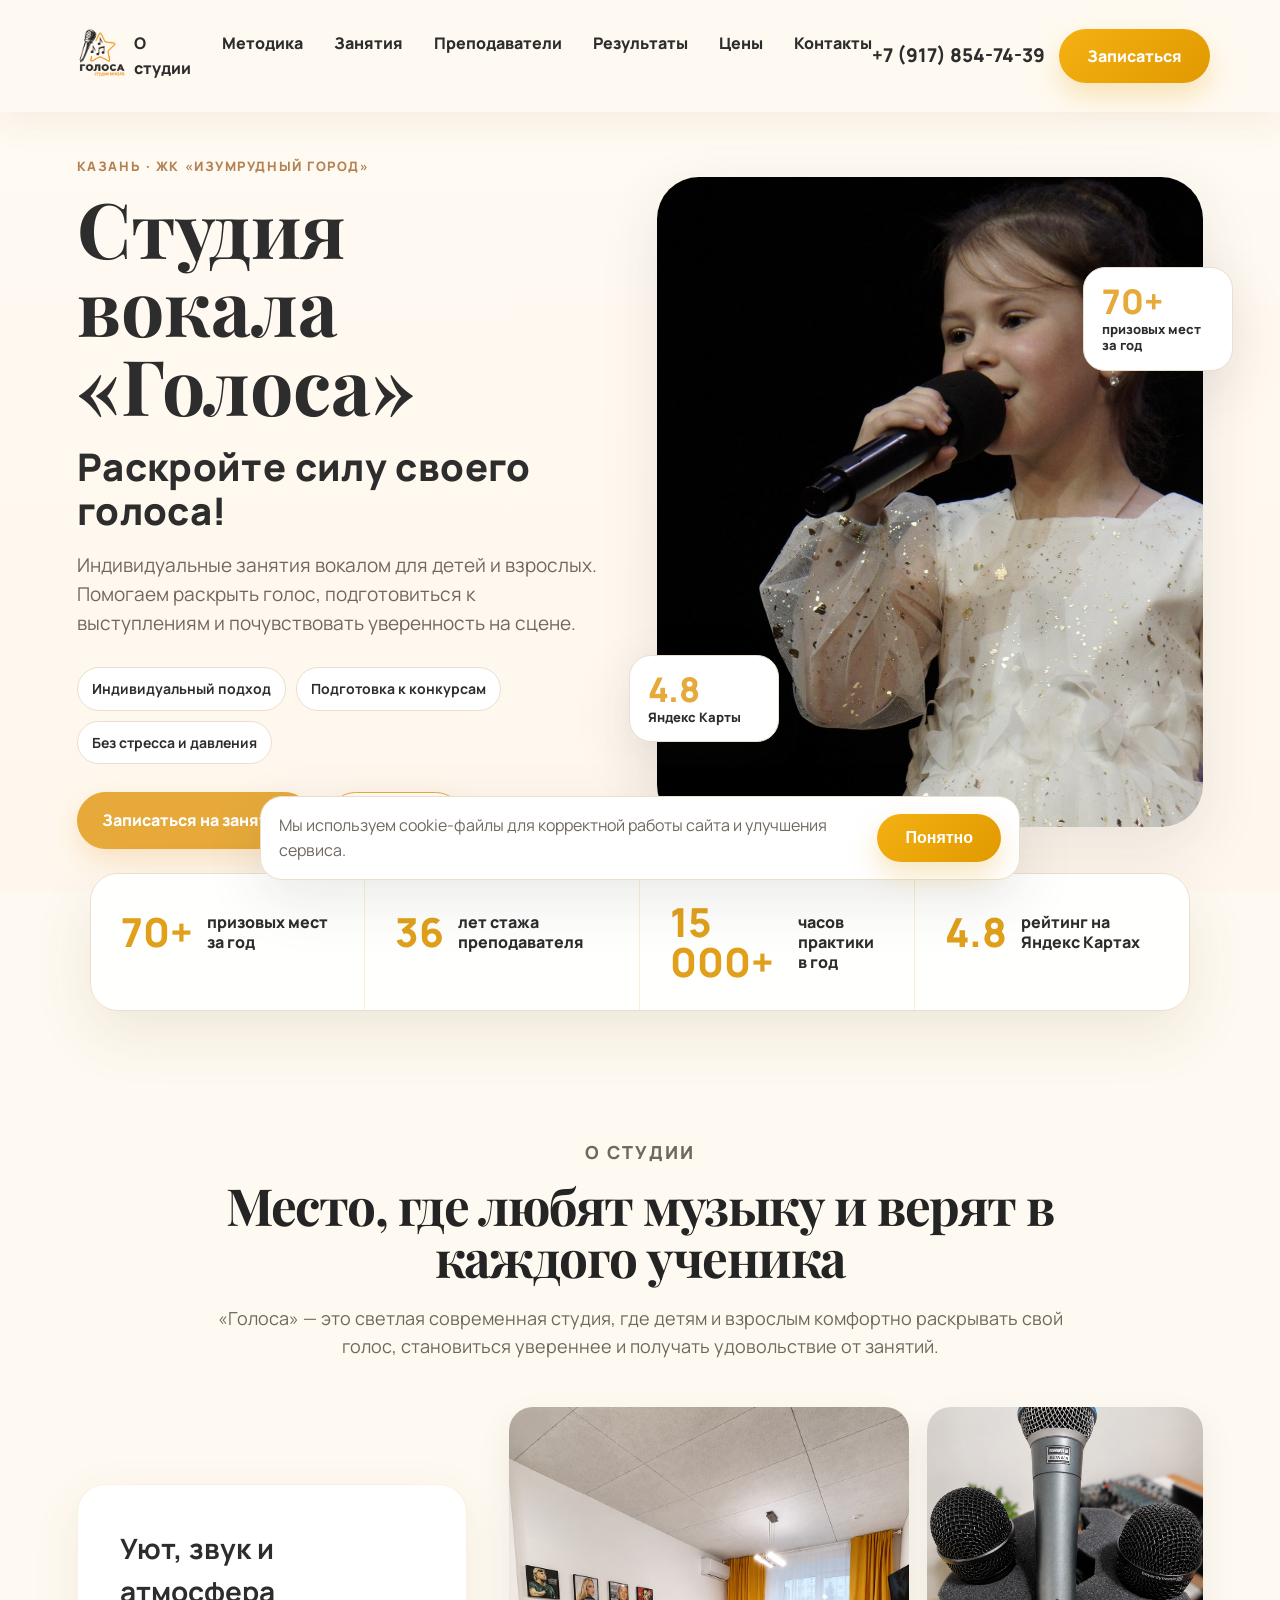
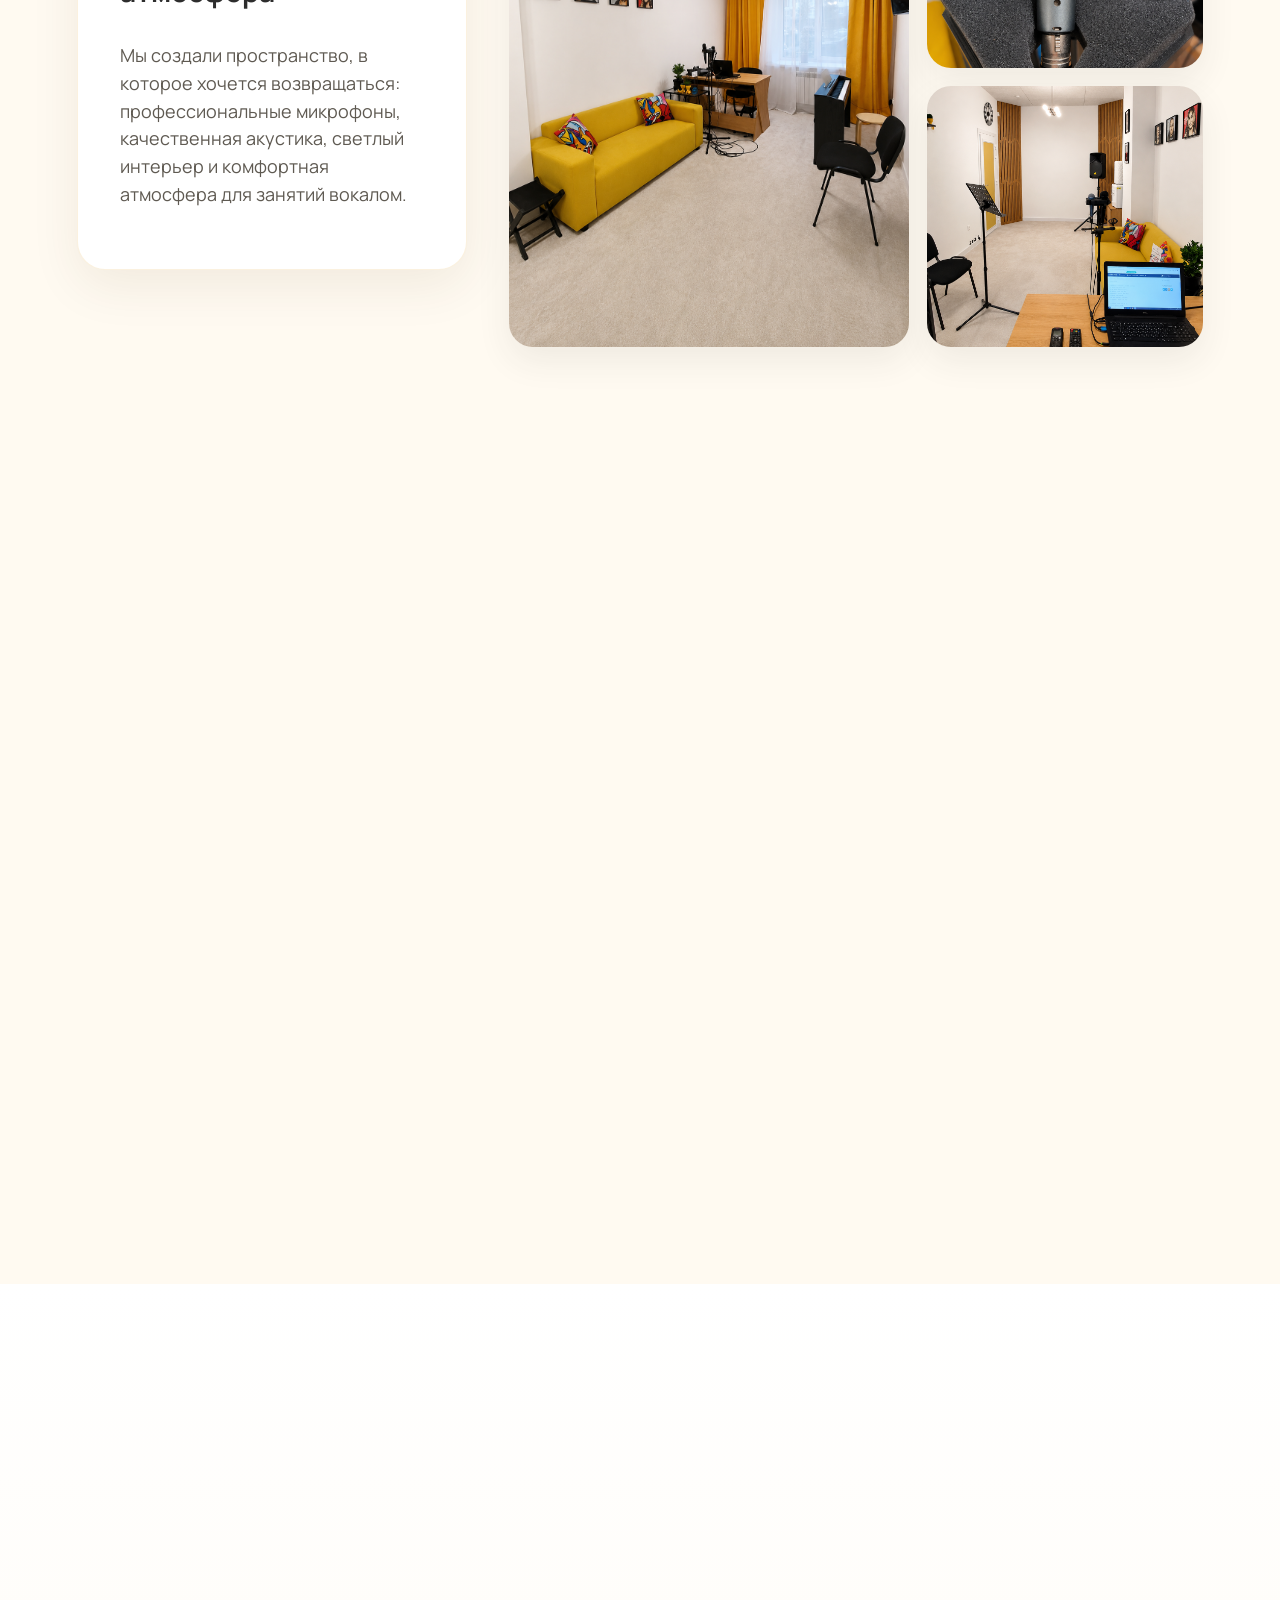
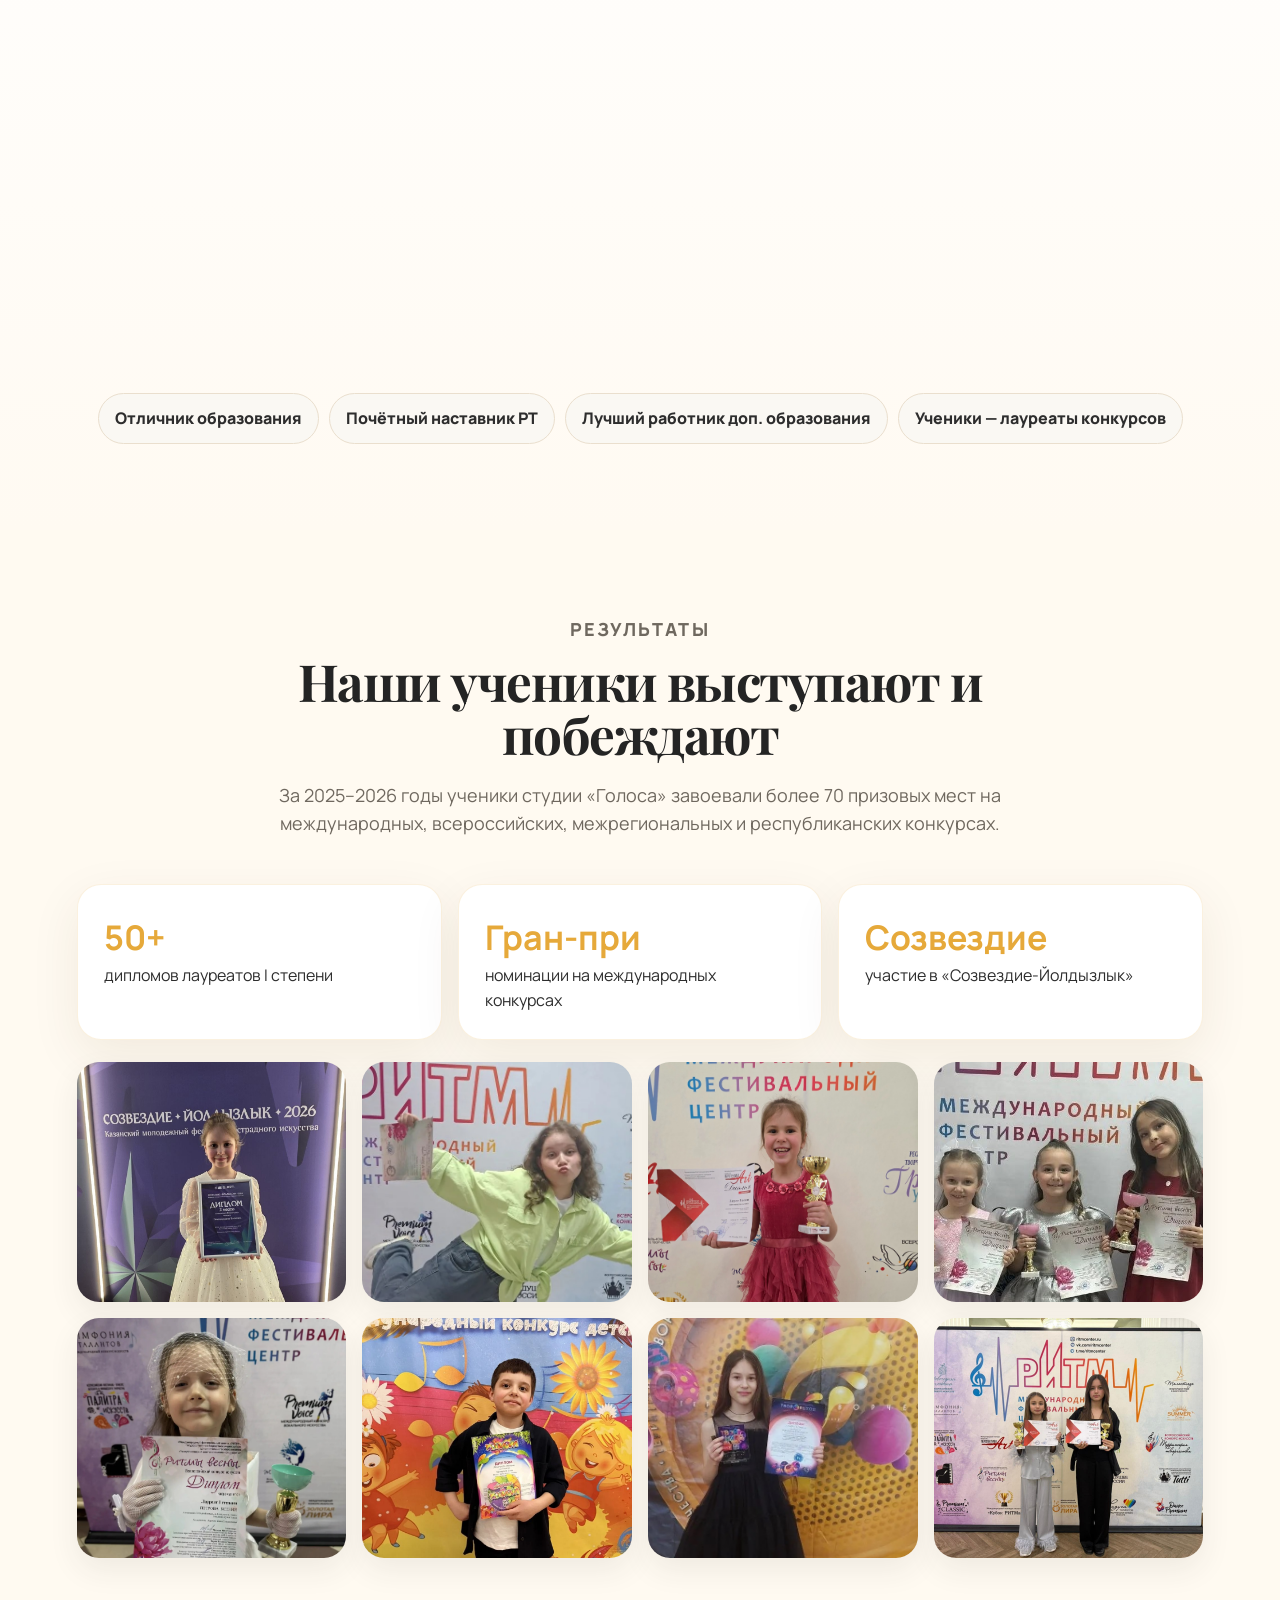
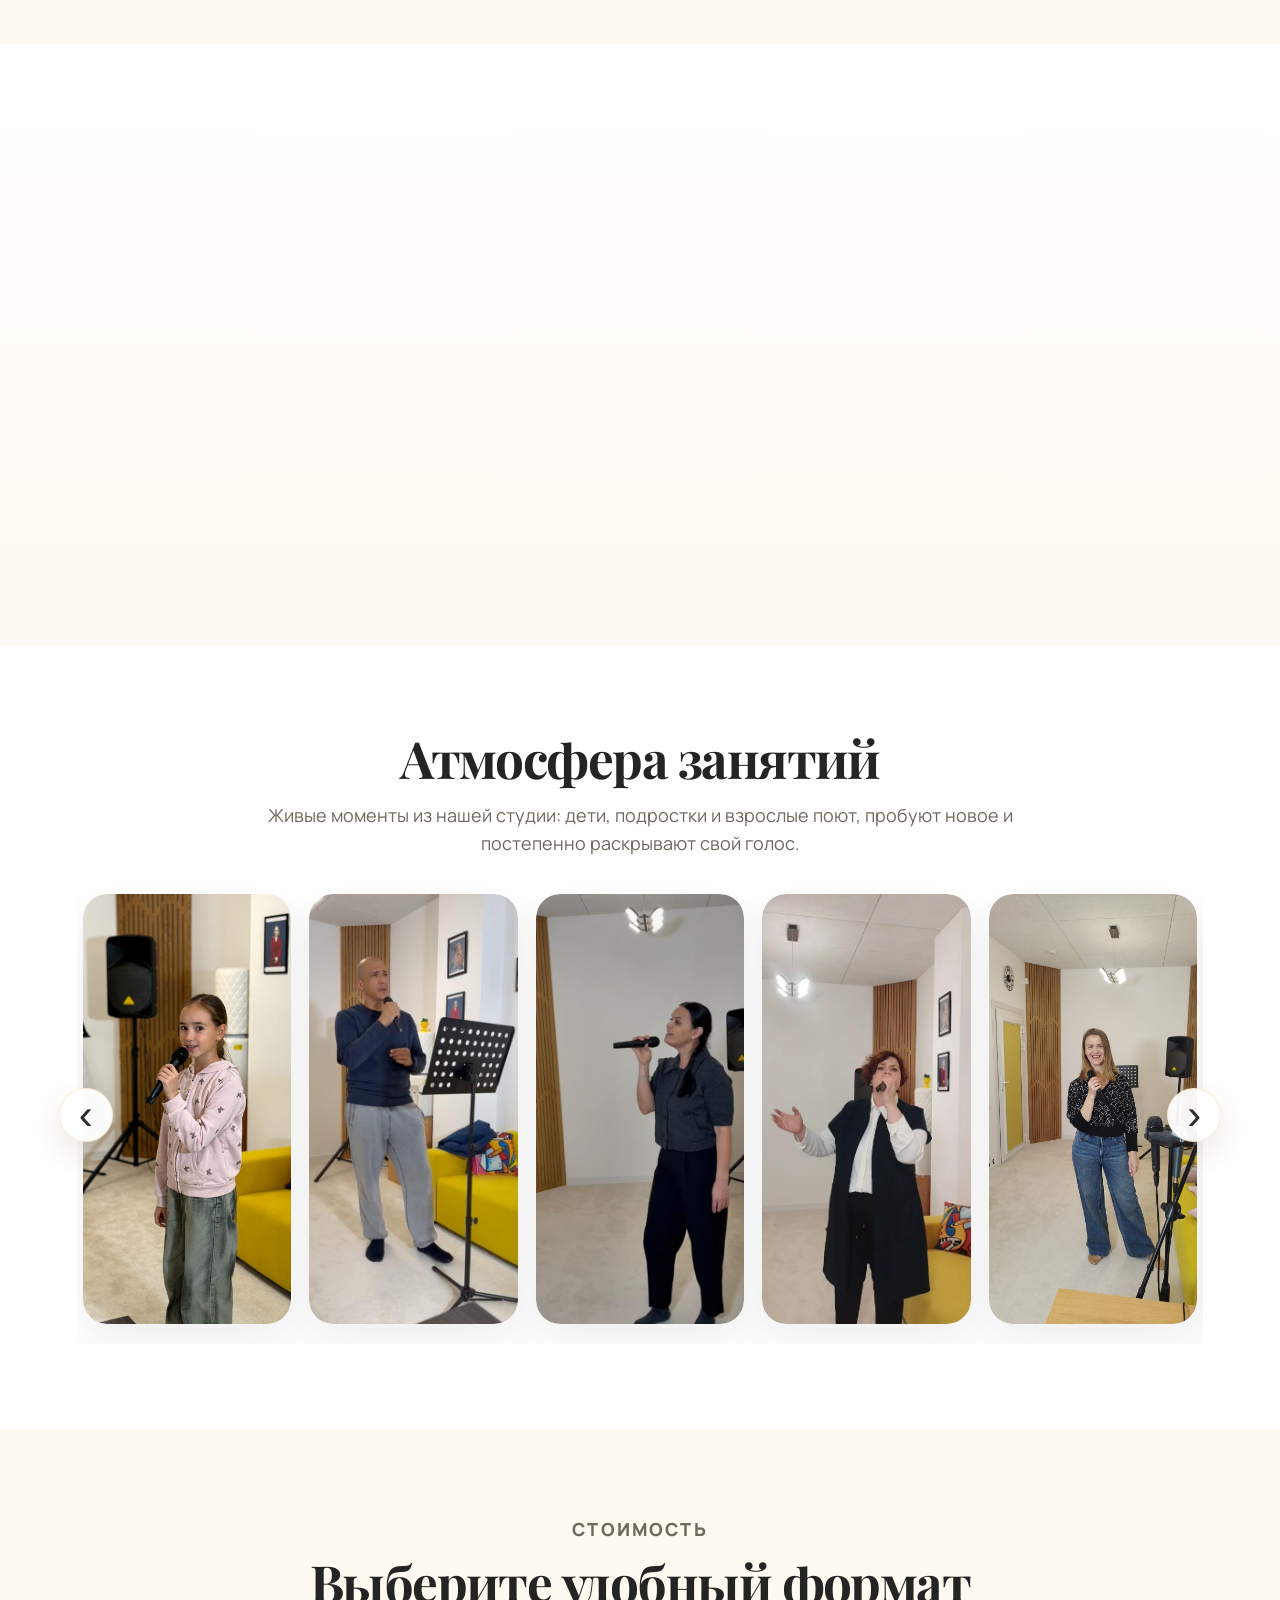
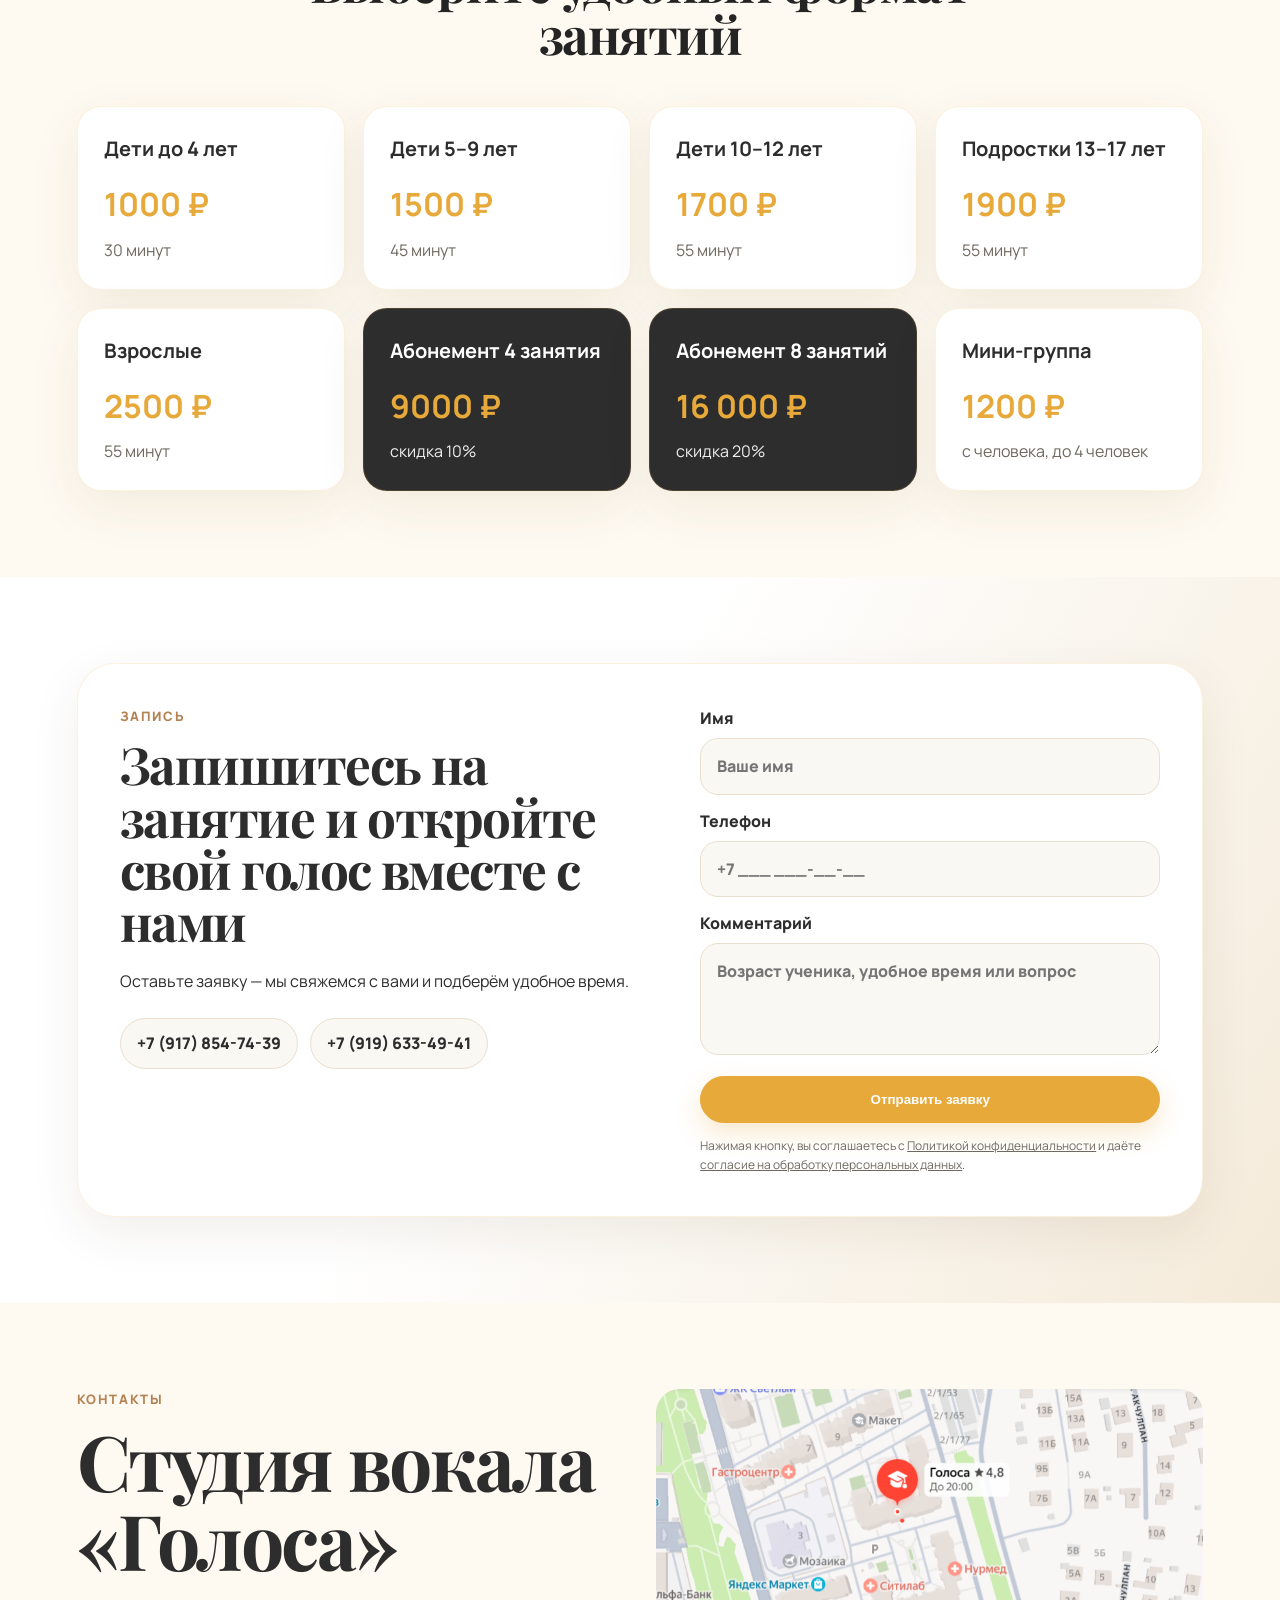
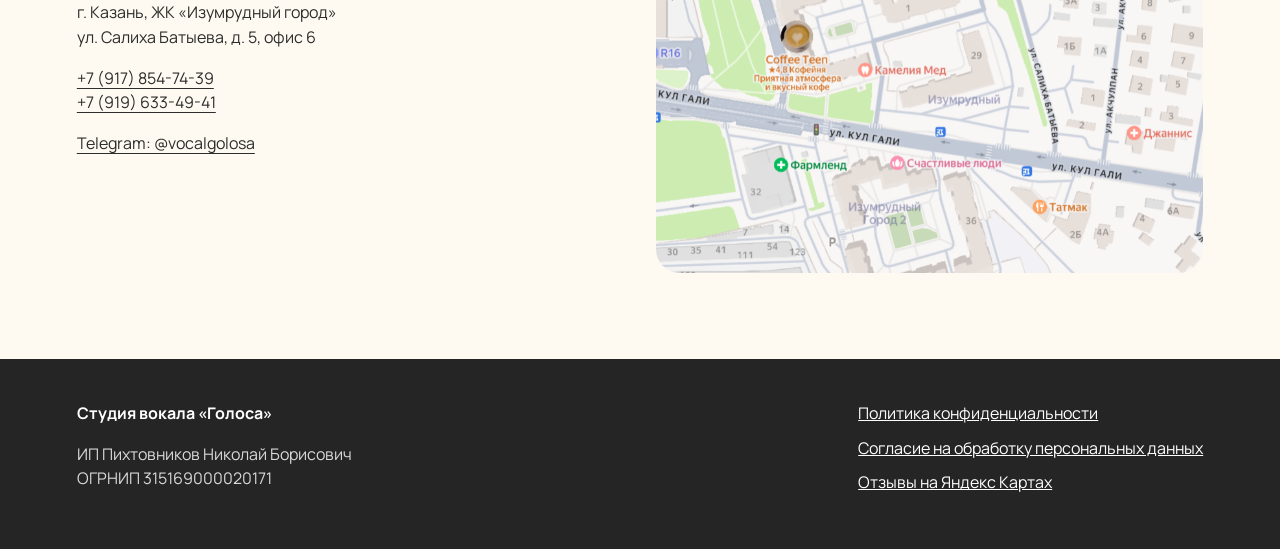
==== commit 2182a73e: "Add files via upload" ====
--- a/index.html
+++ b/index.html
@@ -171,13 +171,12 @@
           <figure><img src="lesson-car-teen-white.jpg" alt="Подросток поёт с микрофоном в студии"></figure>
           <figure><img src="lesson-car-piano.jpg" alt="Занятие вокалом у пианино с педагогом"></figure>
           <figure><img src="lesson-new-blazer.jpg" alt="Ученица поёт у жёлтого дивана"></figure>
-          <figure><img src="lesson-new-adult-wide.jpg" alt="Взрослая ученица поёт в студии"></figure>
-          <figure><img src="lesson-extra-beige-dress.jpg" alt="Взрослая ученица поёт в студии"></figure>
-          <figure><img src="lesson-extra-white-skirt.jpg" alt="Ученица поёт у жёлтого дивана"></figure>
-          <figure><img src="lesson-extra-blue-dress.jpg" alt="Взрослая ученица поёт в студии"></figure>
-          <figure><img src="lesson-extra-striped-woman.jpg" alt="Взрослая ученица поёт с микрофоном"></figure>
-          <figure><img src="lesson-extra-little-girl.jpg" alt="Маленькая ученица поёт с микрофоном"></figure>
-          <figure><img src="lesson-extra-grey-pants.jpg" alt="Подросток поёт с микрофоном в студии"></figure>
+<figure><img src="lesson-new-girl-sofa.jpg" alt=""></figure>
+<figure><img src="lesson-new-glasses.jpg" alt=""></figure>
+<figure><img src="lesson-new-kids-duo.jpg" alt=""></figure>
+<figure><img src="lesson-new-skirt.jpg" alt=""></figure>
+<figure><img src="lesson-woman-green.jpg" alt=""></figure>
+<figure><img src="lesson-woman-red.jpg" alt=""></figure>
         </div>
         <button class="carousel-btn carousel-next" type="button" aria-label="Следующие фото">›</button>
       </div>
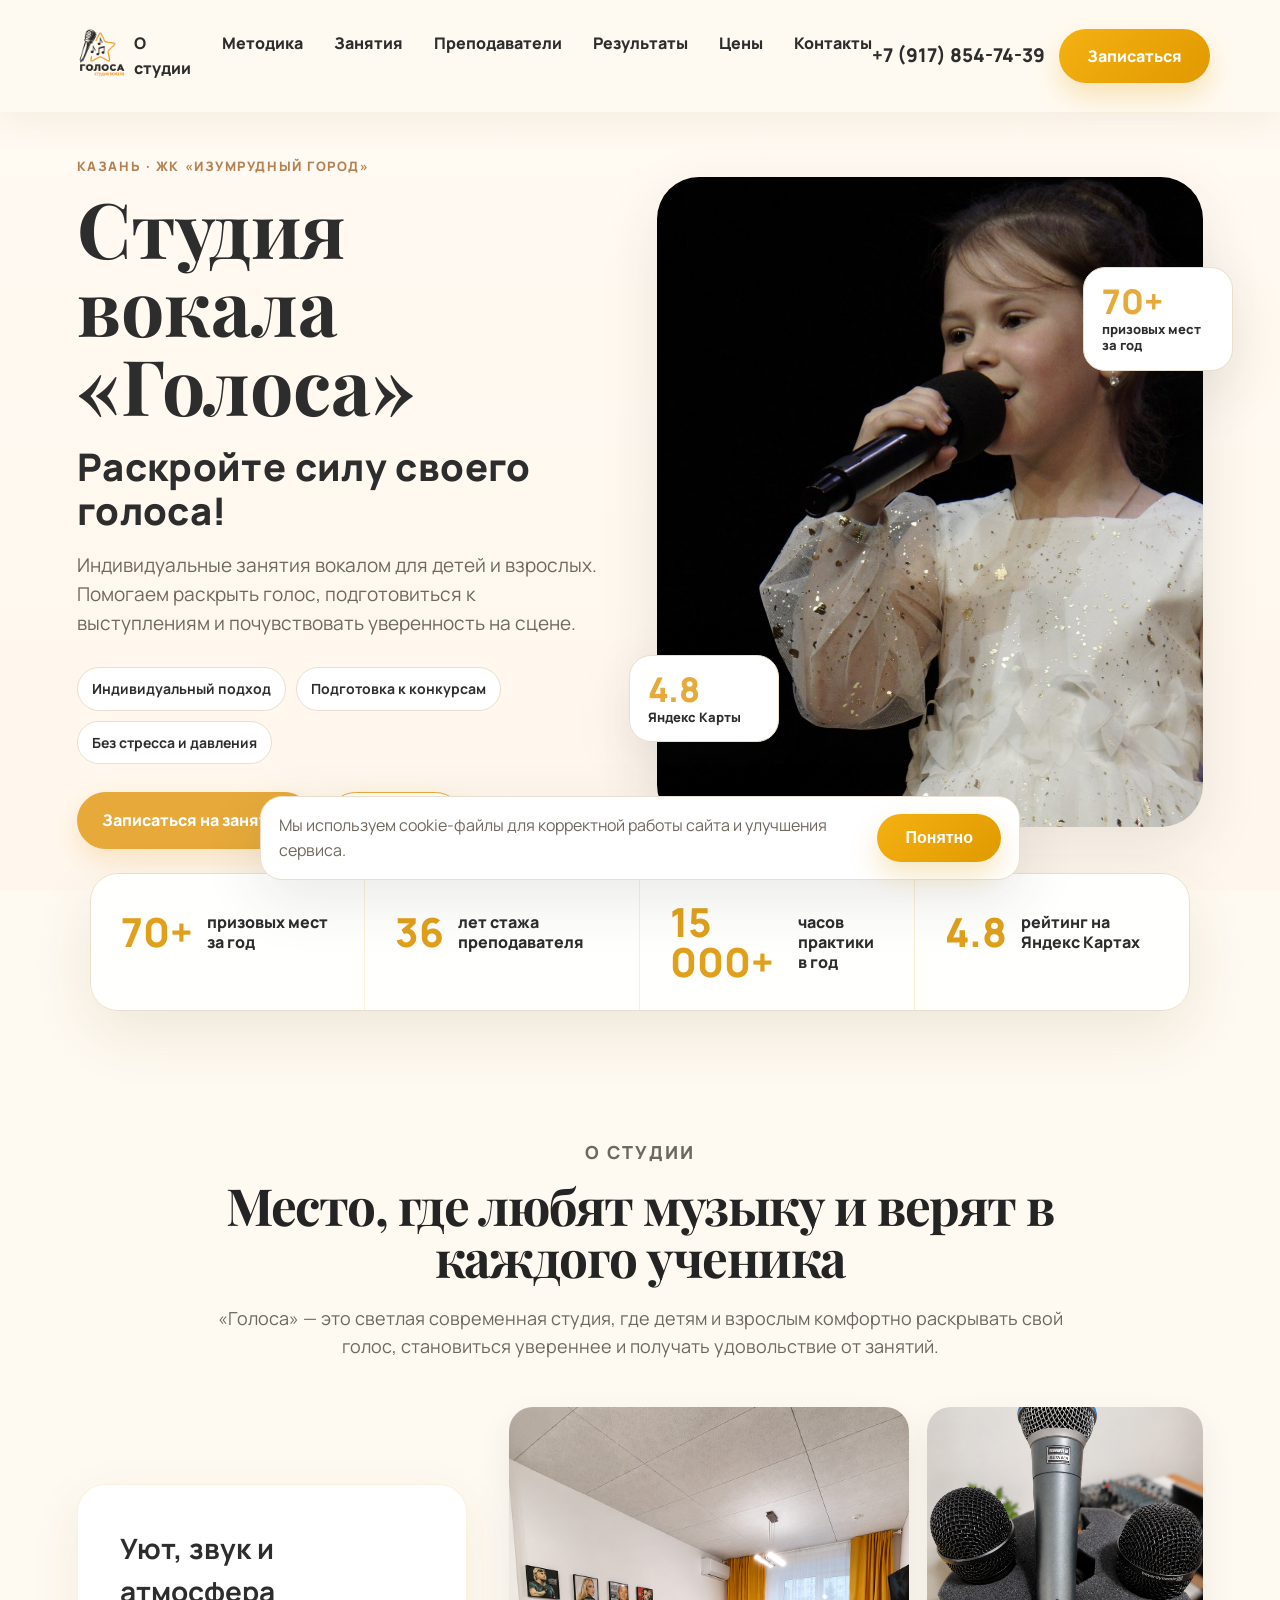
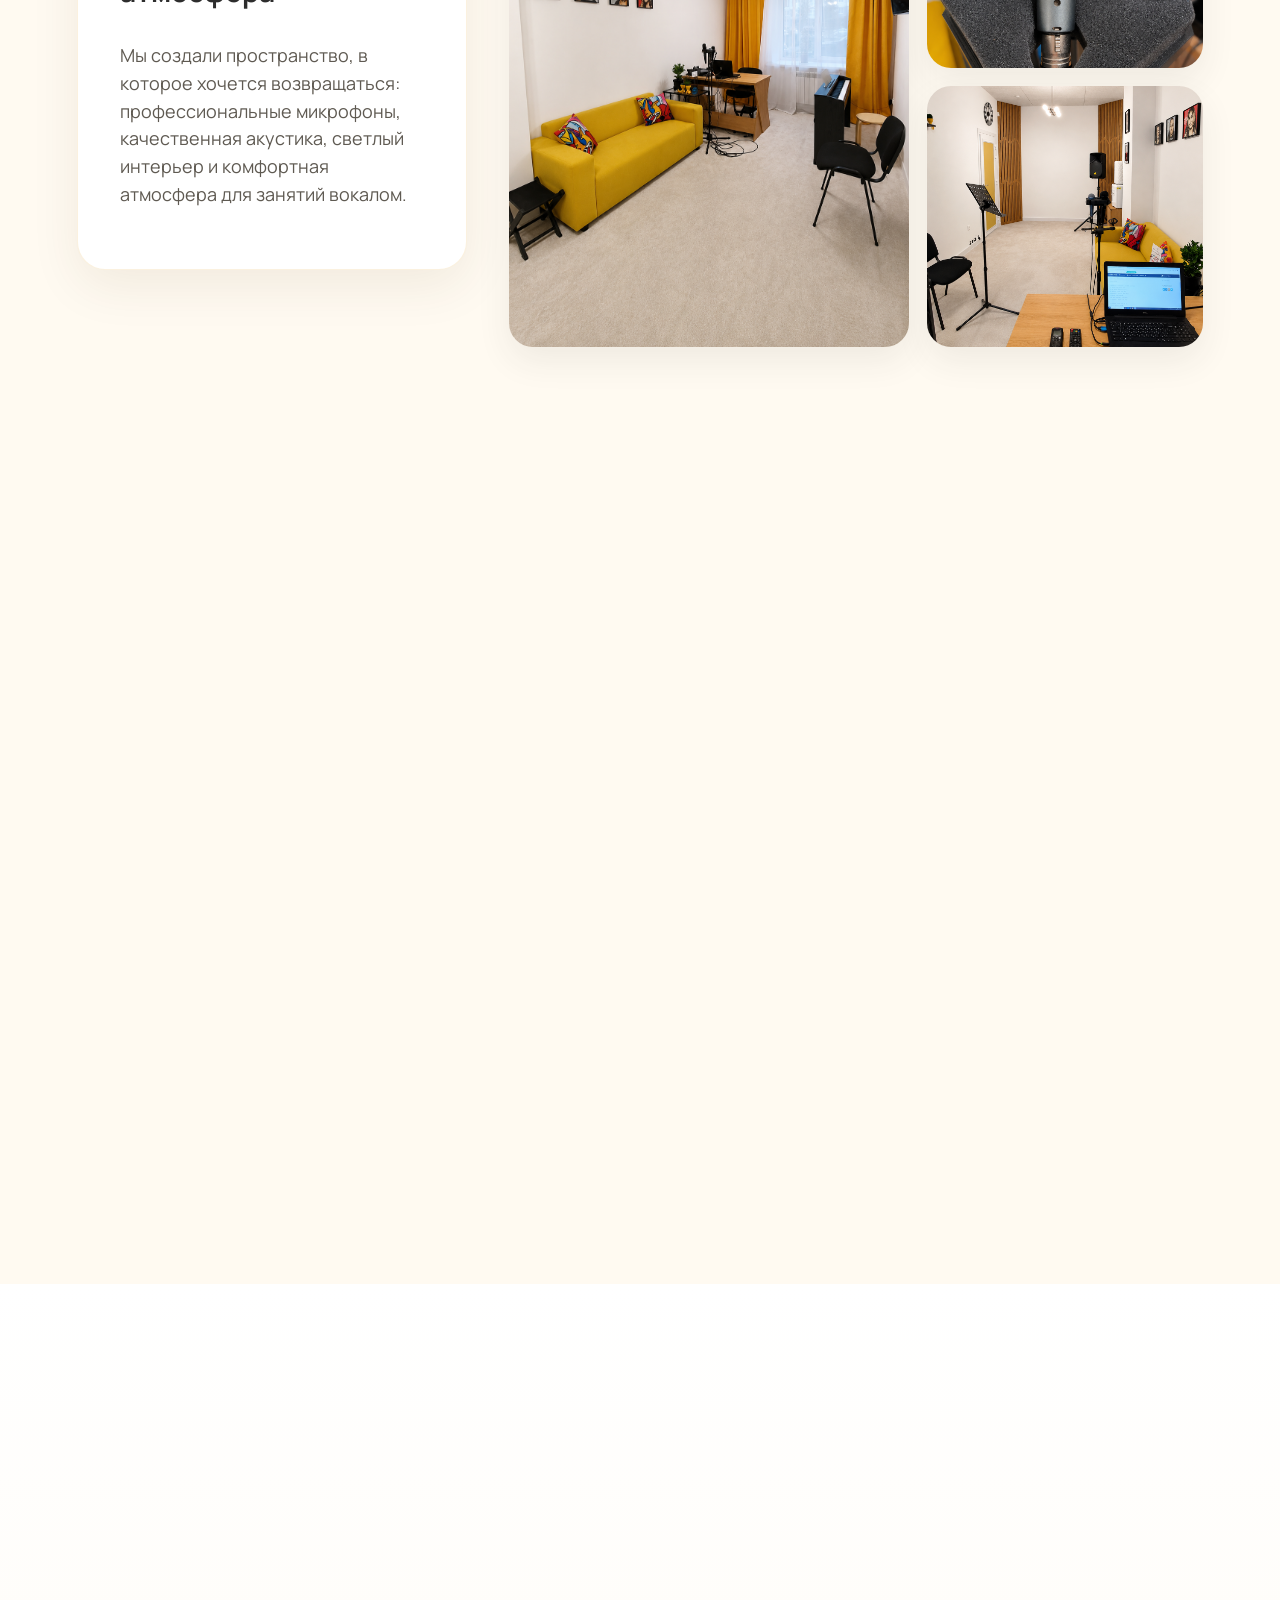
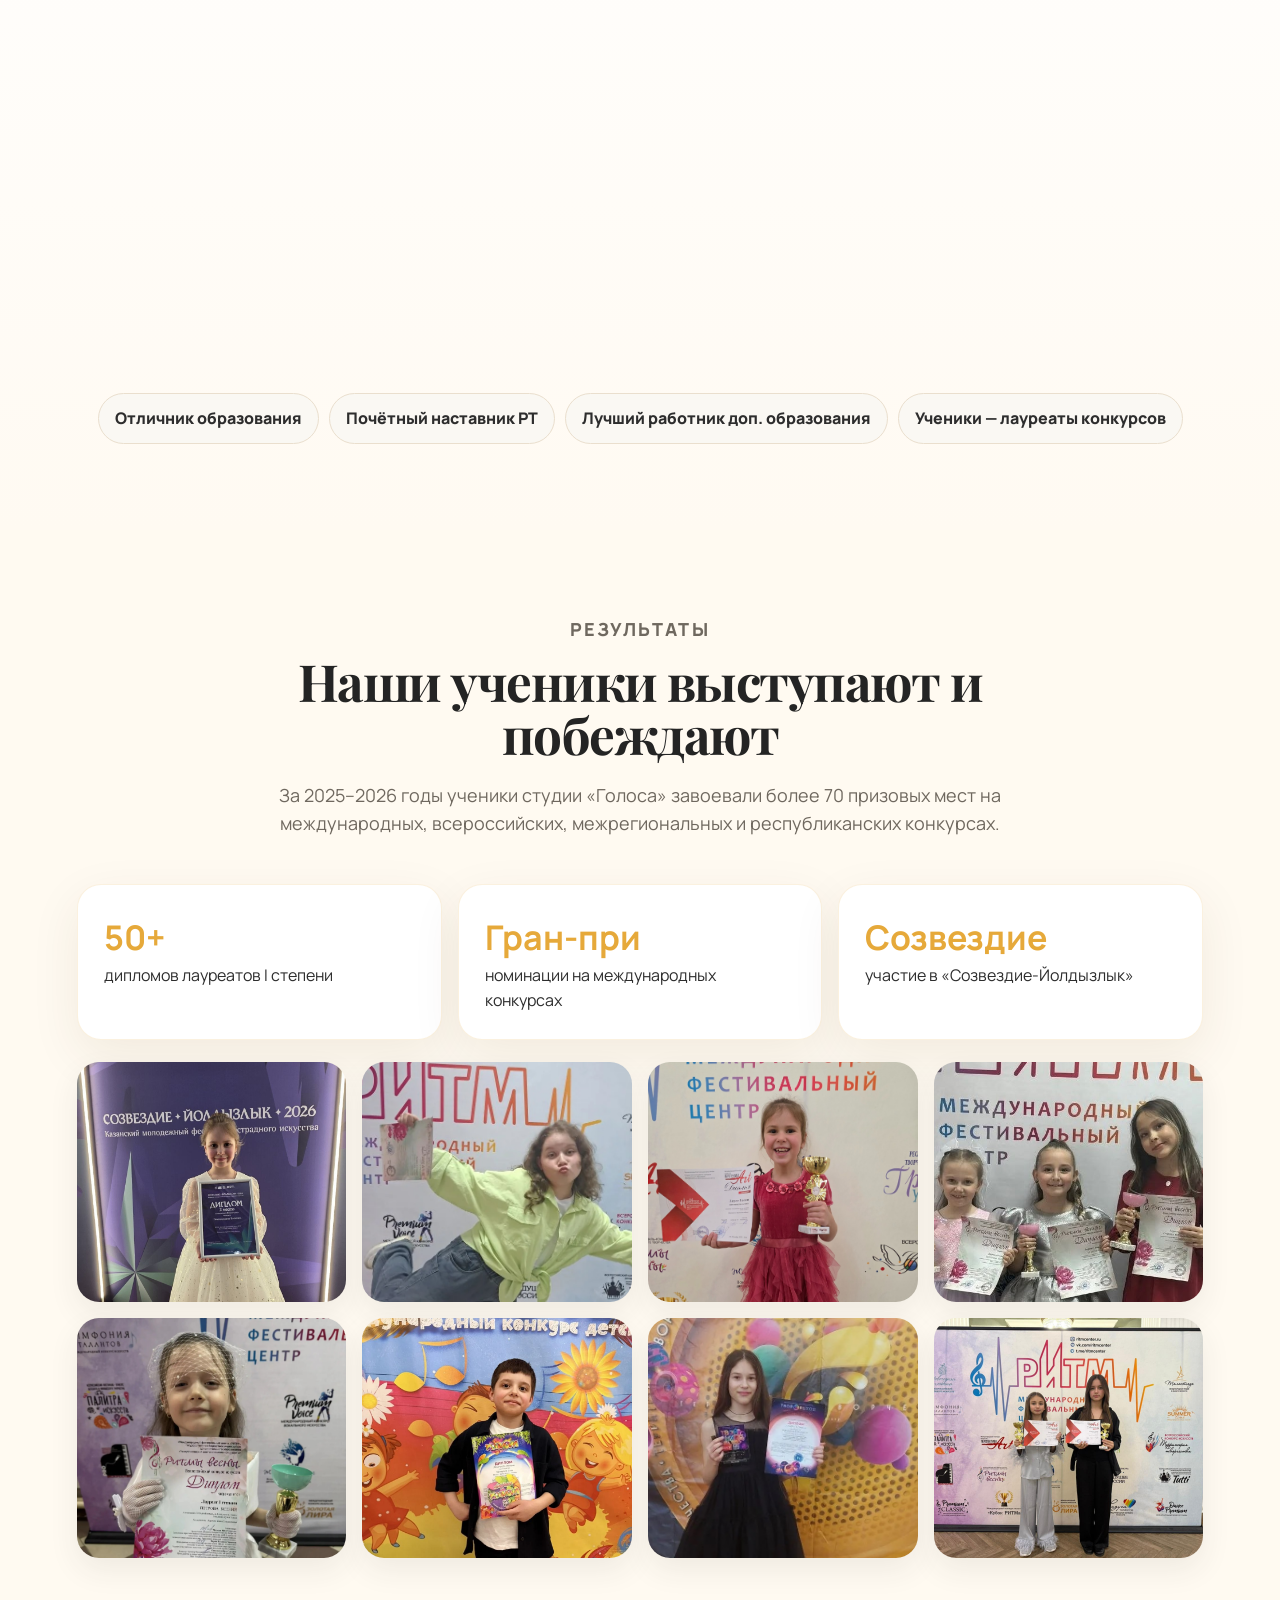
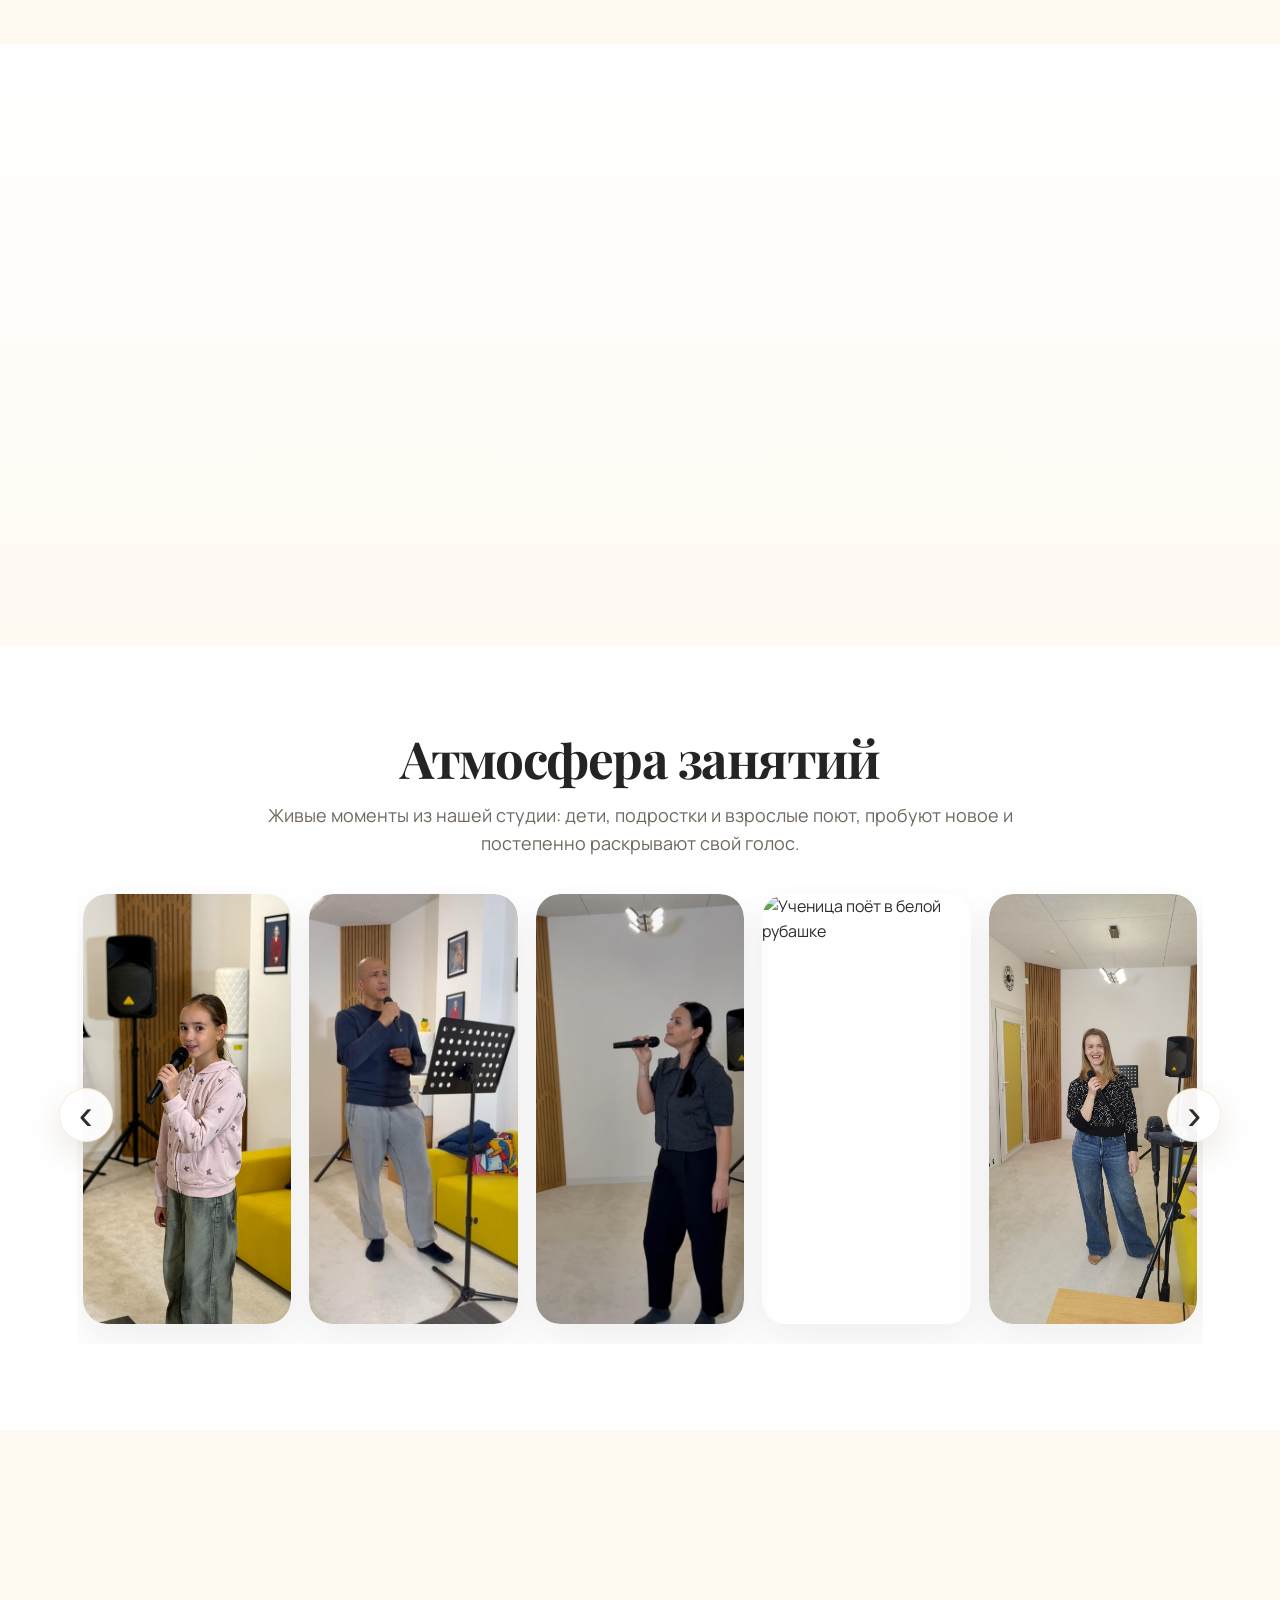
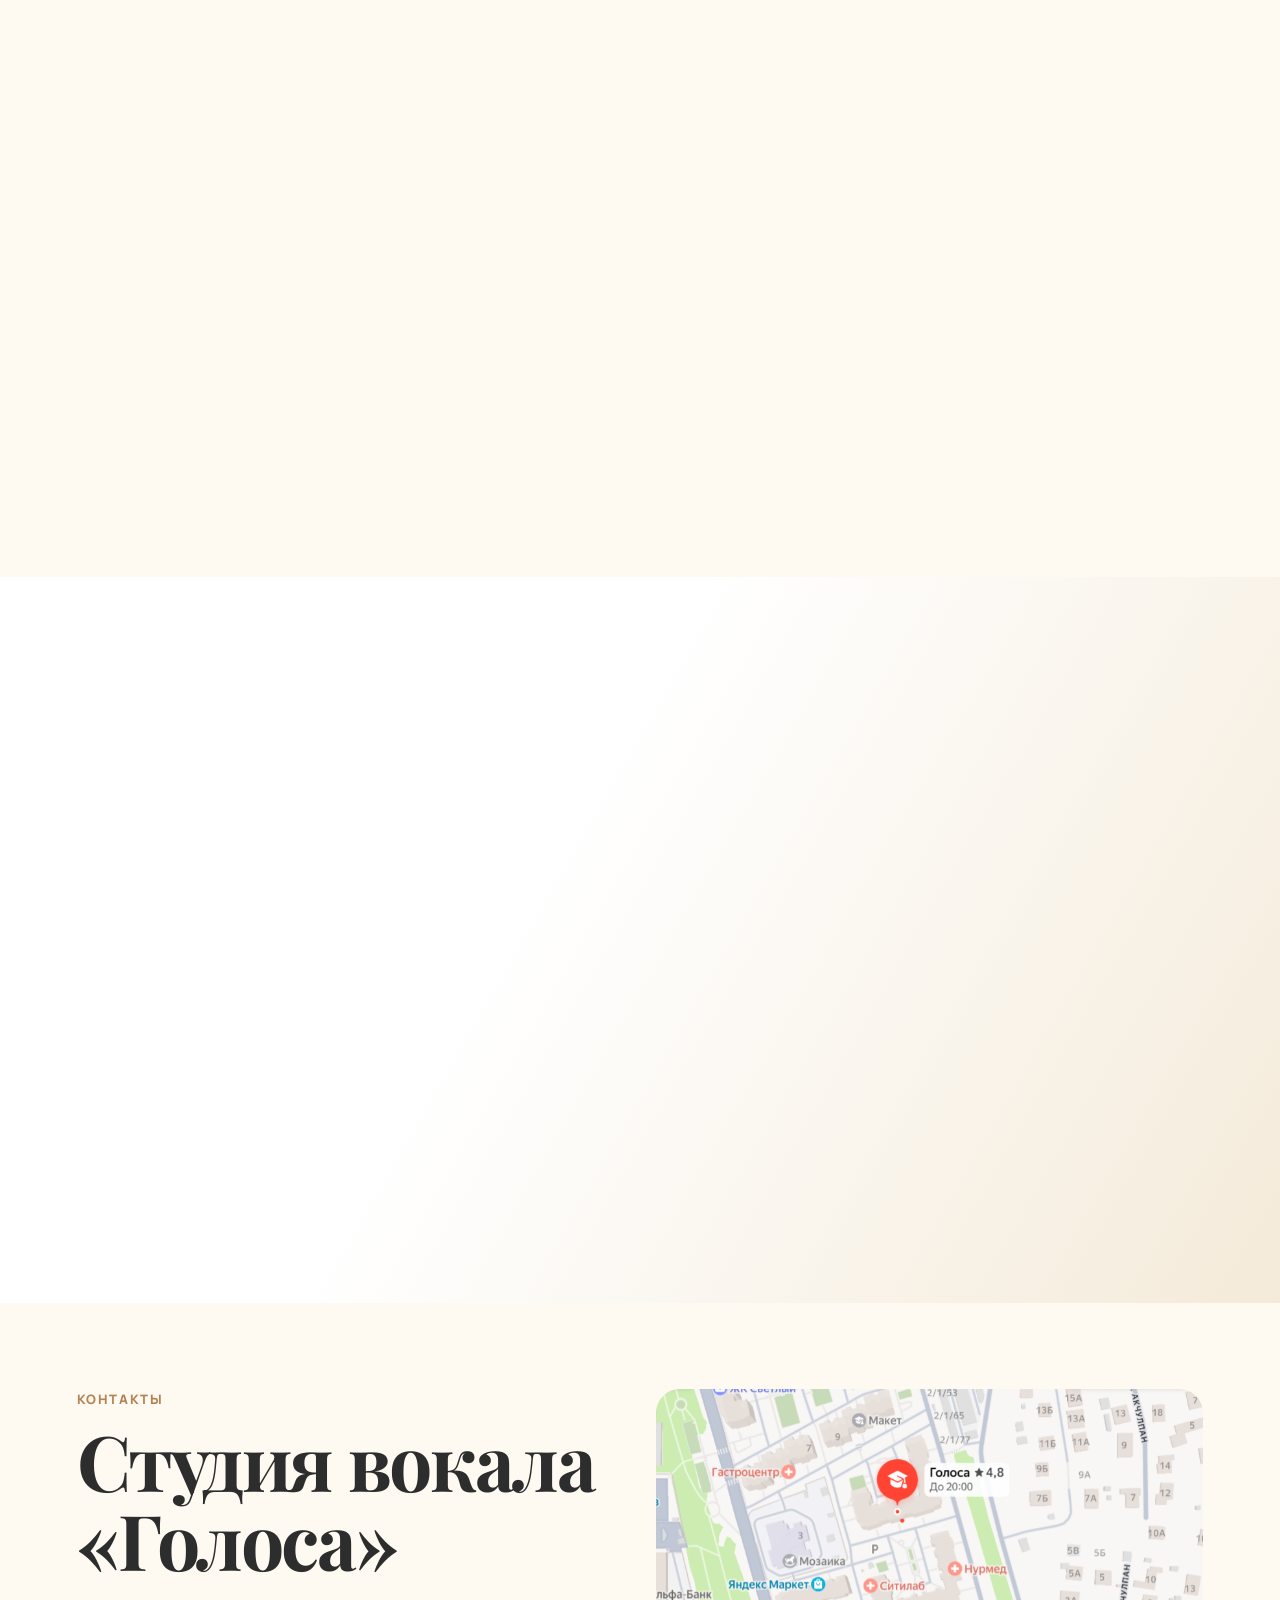
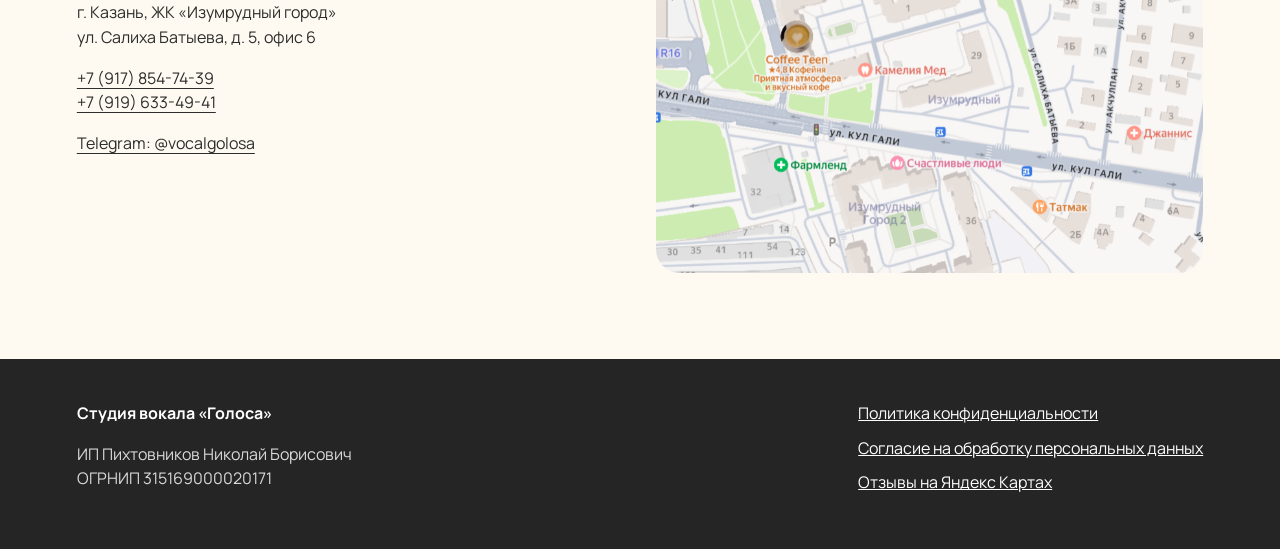
==== commit 85640400: "Add files via upload" ====
--- a/index.html
+++ b/index.html
@@ -165,7 +165,7 @@
           <figure><img src="lesson-car-girl-pink.jpg" alt="Девочка поёт на занятии в студии"></figure>
           <figure><img src="lesson-car-man-blue.jpg" alt="Взрослый ученик поёт у пюпитра"></figure>
           <figure><img src="lesson-car-woman-grey.jpg" alt="Взрослая ученица поёт в студии"></figure>
-          <figure><img src="lesson-car-woman-blackwhite.jpg" alt="Ученица поёт в чёрно-белом костюме"></figure>
+          <figure><img src="lesson-car-woman-blackwhite1.jpg" alt="Ученица поёт в белой рубашке"></figure>
           <figure><img src="lesson-car-adult-wide.jpg" alt="Взрослая ученица на занятии вокалом"></figure>
           <figure><img src="lesson-car-girl-glasses.jpg" alt="Ученица в белой рубашке поёт в студии"></figure>
           <figure><img src="lesson-car-teen-white.jpg" alt="Подросток поёт с микрофоном в студии"></figure>
@@ -173,7 +173,6 @@
           <figure><img src="lesson-new-blazer.jpg" alt="Ученица поёт у жёлтого дивана"></figure>
 <figure><img src="lesson-new-girl-sofa.jpg" alt=""></figure>
 <figure><img src="lesson-new-glasses.jpg" alt=""></figure>
-<figure><img src="lesson-new-kids-duo.jpg" alt=""></figure>
 <figure><img src="lesson-new-skirt.jpg" alt=""></figure>
 <figure><img src="lesson-woman-green.jpg" alt=""></figure>
 <figure><img src="lesson-woman-red.jpg" alt=""></figure>
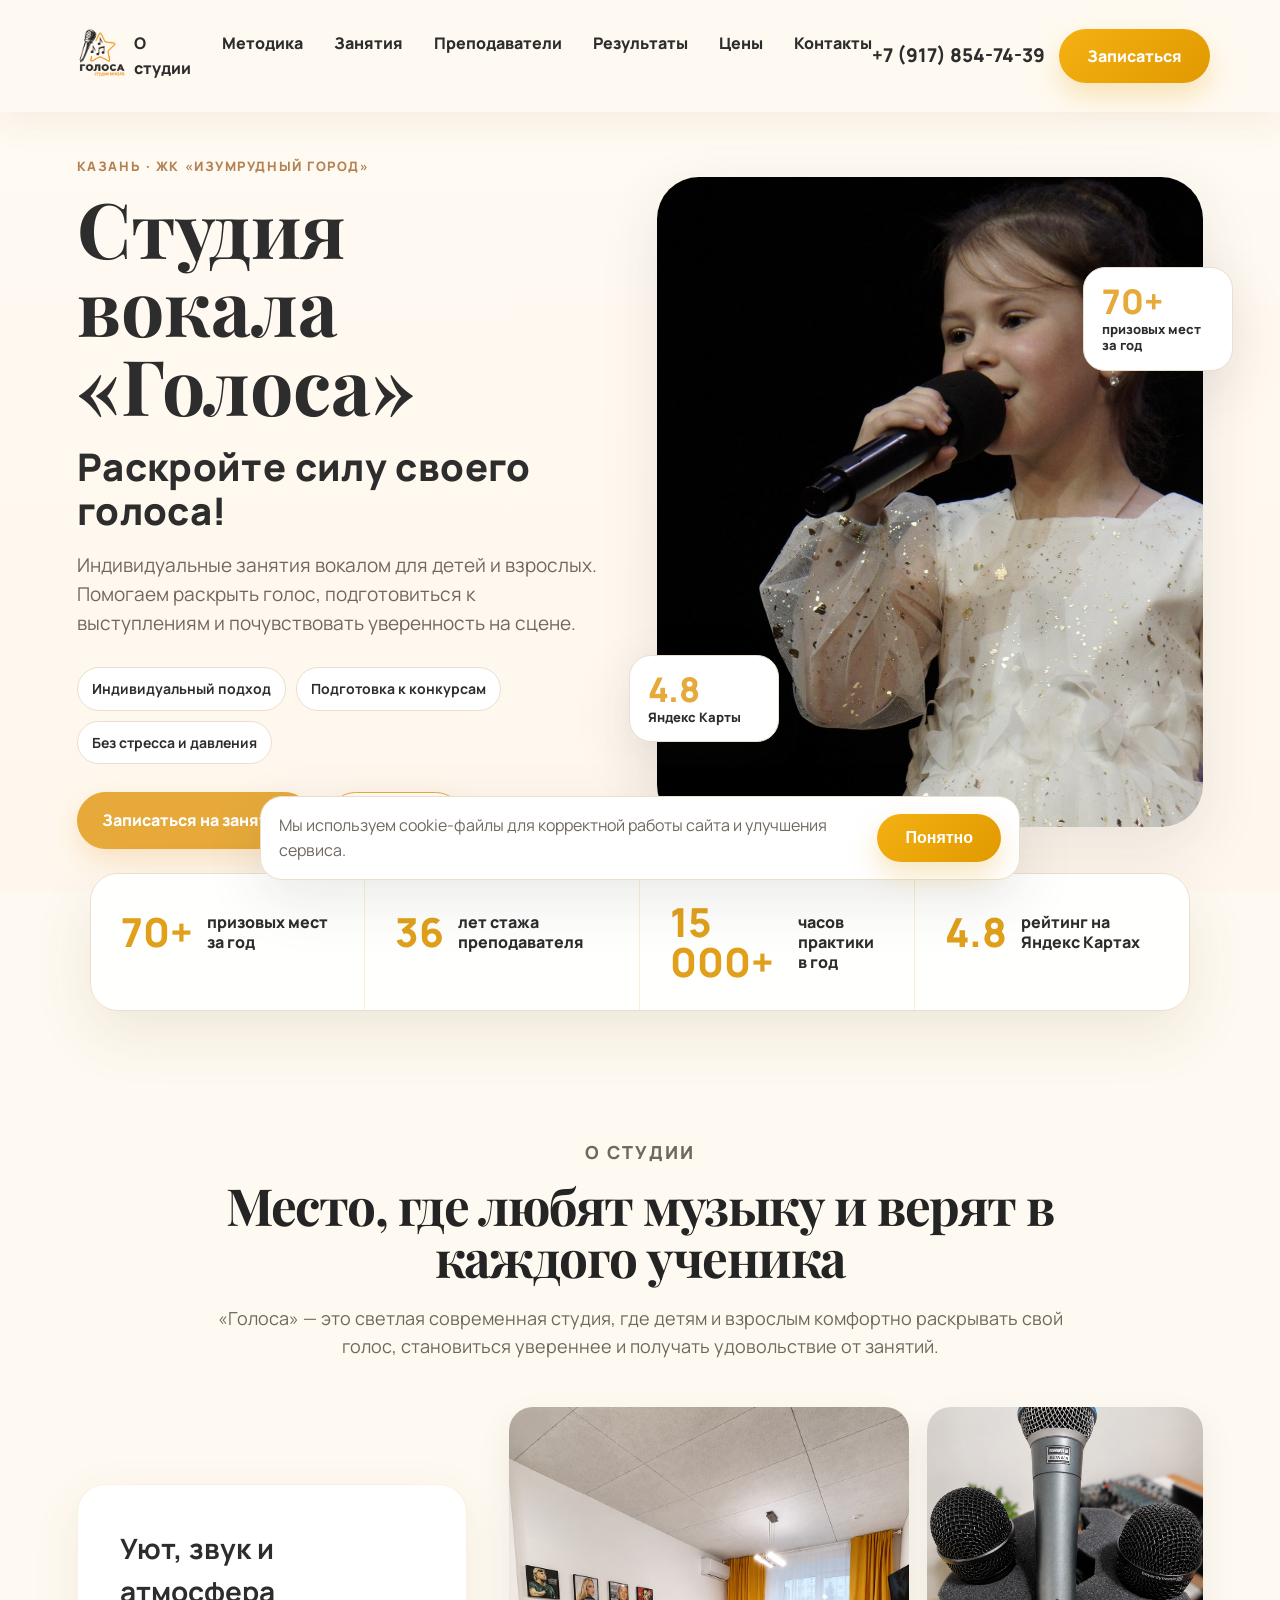
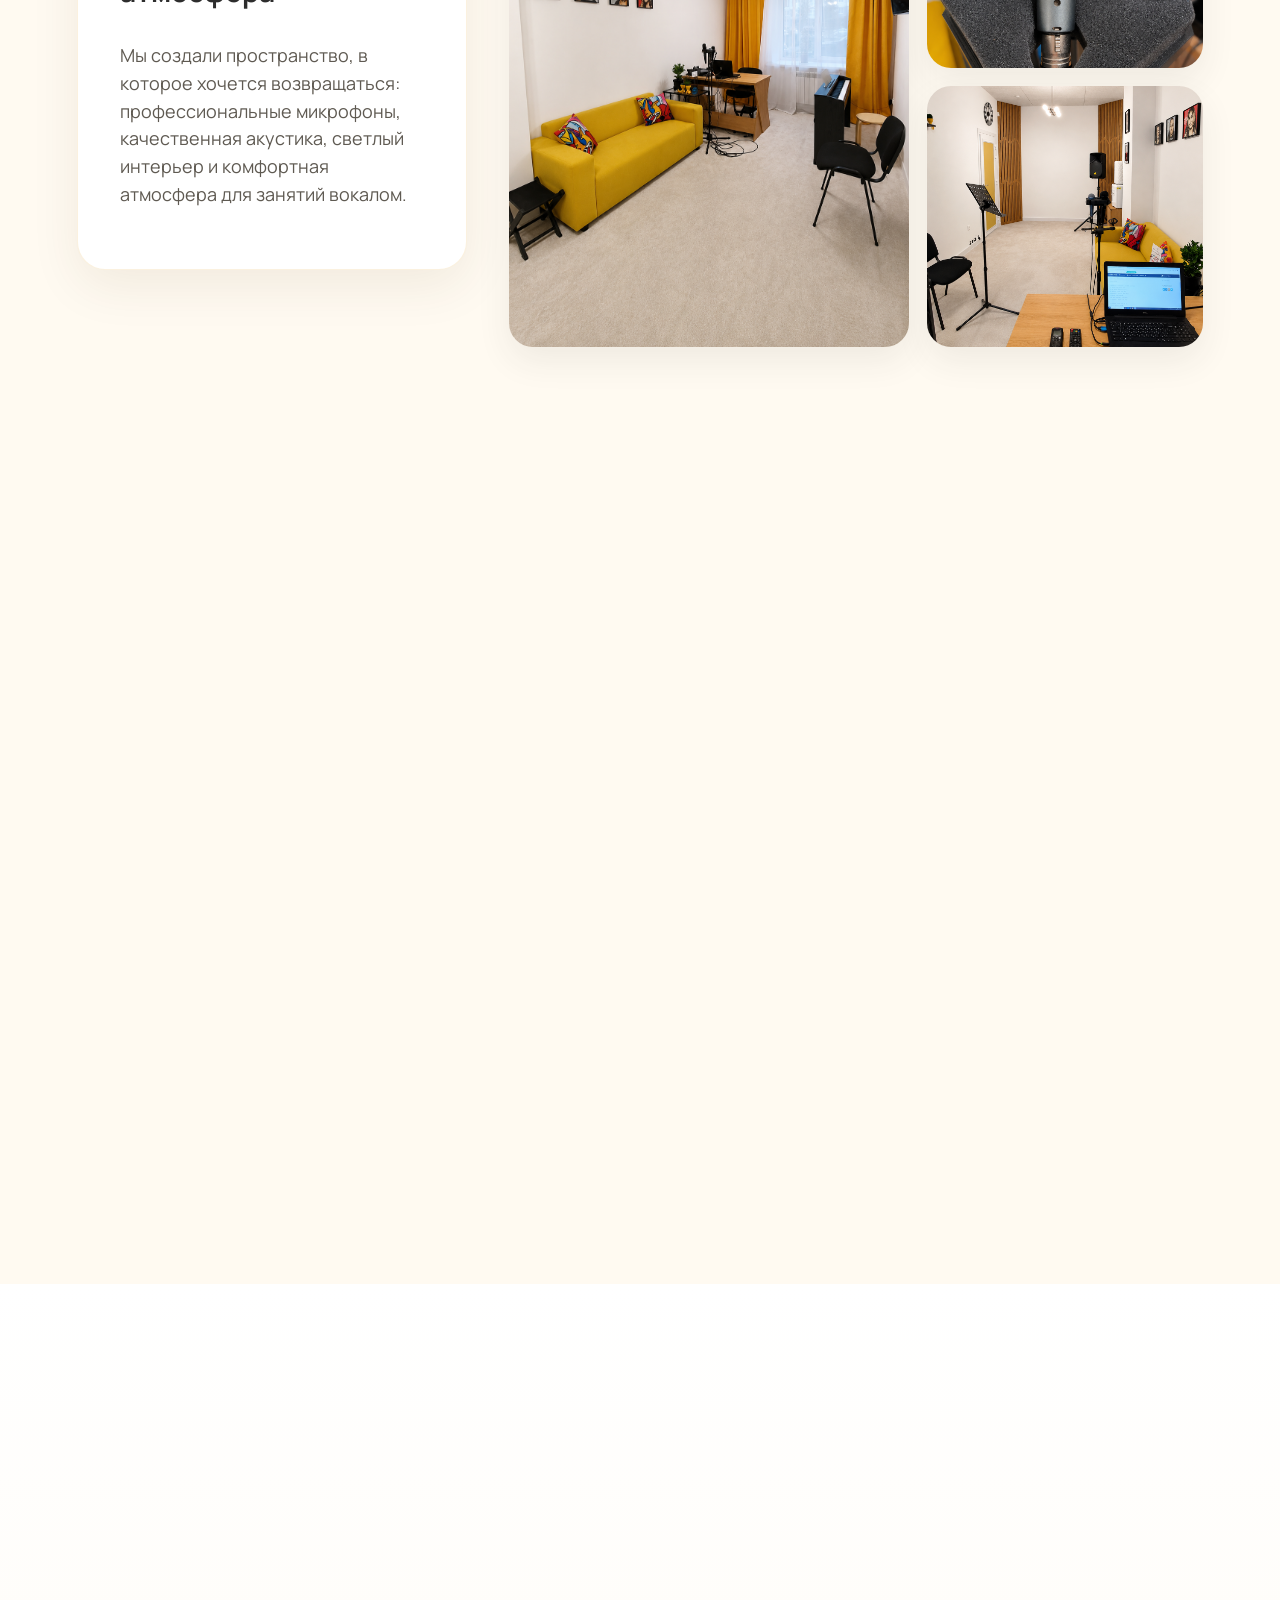
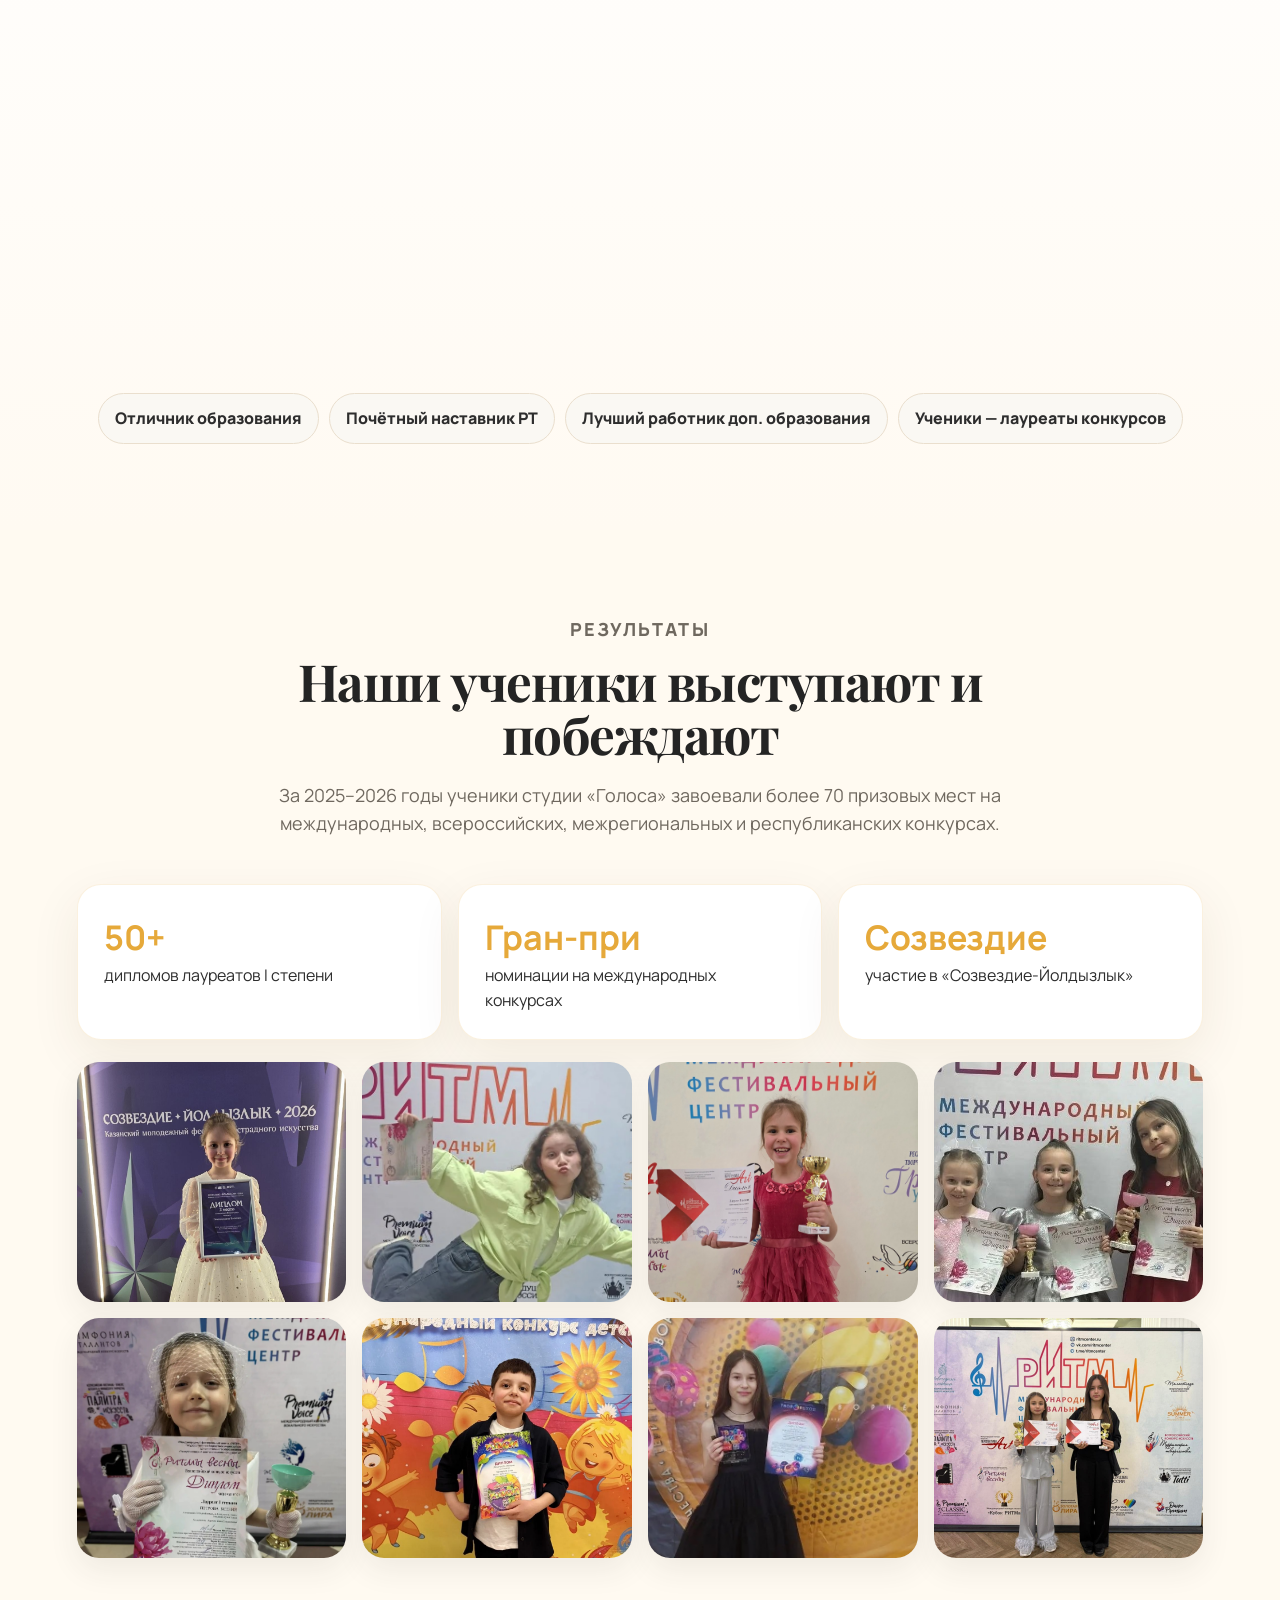
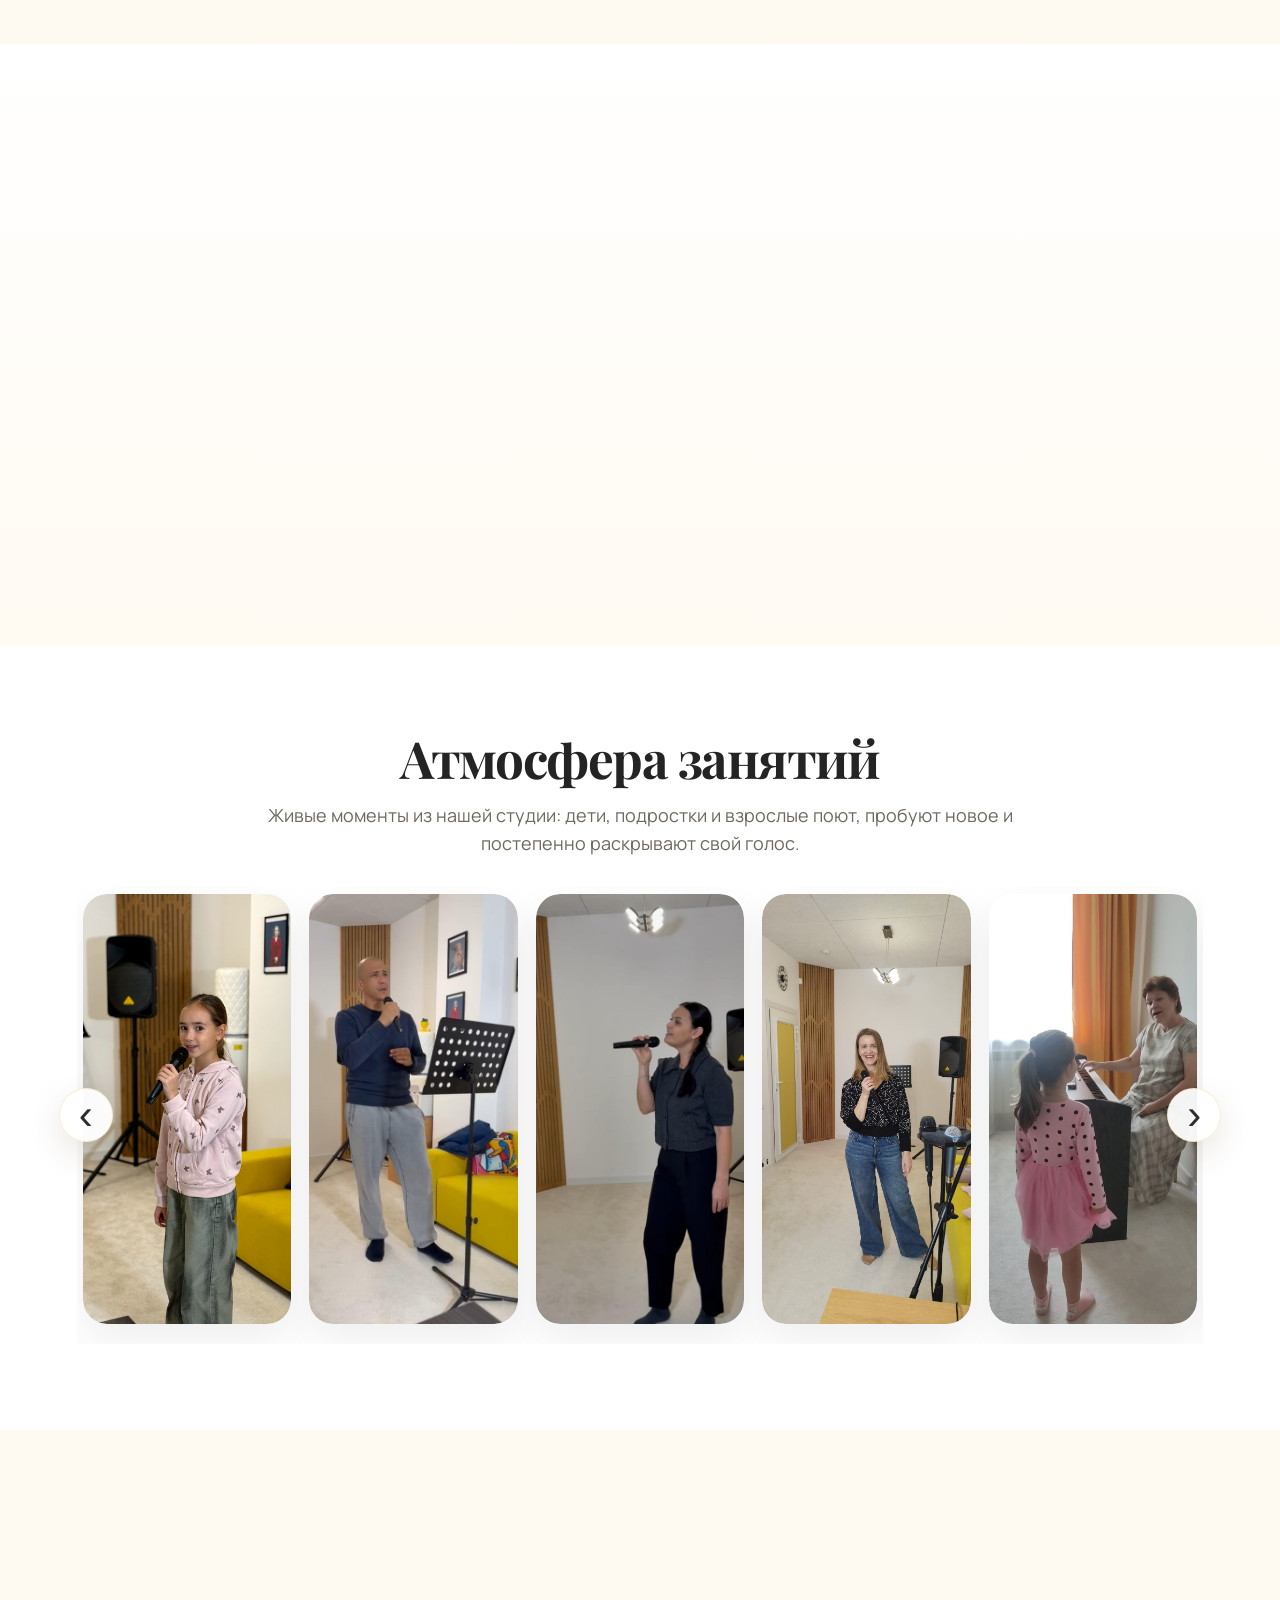
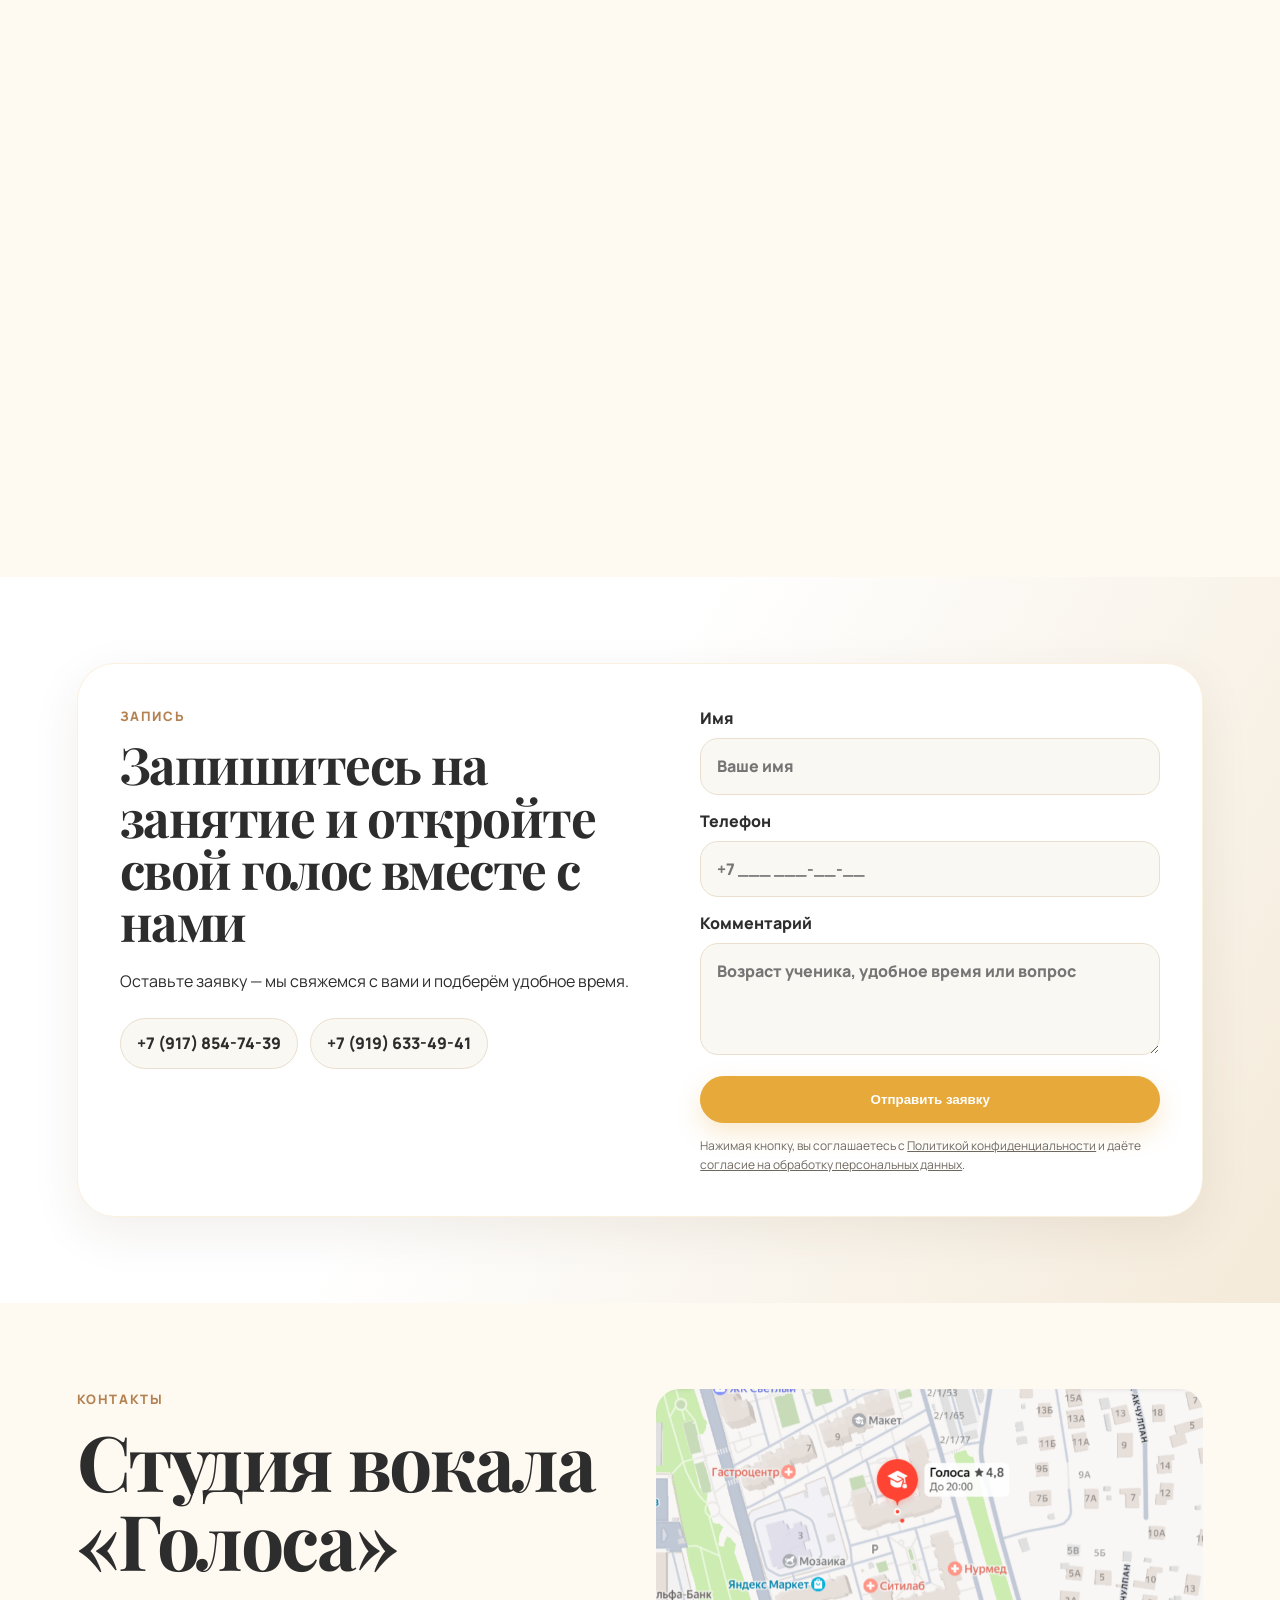
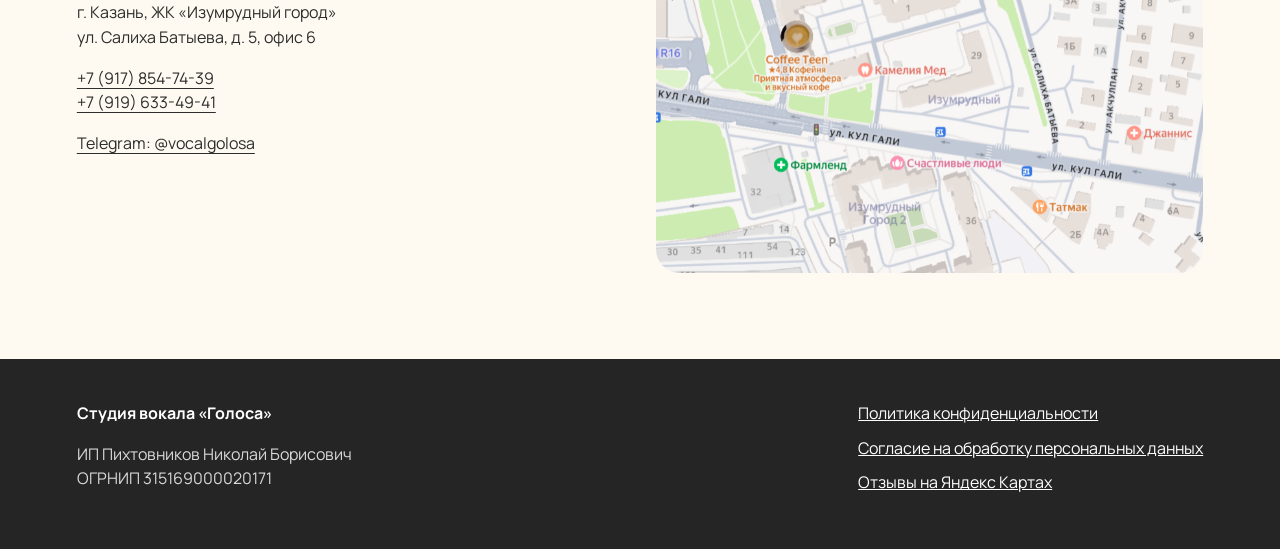
==== commit b525e7ce: "Add files via upload" ====
--- a/index.html
+++ b/index.html
@@ -165,13 +165,11 @@
           <figure><img src="lesson-car-girl-pink.jpg" alt="Девочка поёт на занятии в студии"></figure>
           <figure><img src="lesson-car-man-blue.jpg" alt="Взрослый ученик поёт у пюпитра"></figure>
           <figure><img src="lesson-car-woman-grey.jpg" alt="Взрослая ученица поёт в студии"></figure>
-          <figure><img src="lesson-car-woman-blackwhite1.jpg" alt="Ученица поёт в белой рубашке"></figure>
-          <figure><img src="lesson-car-adult-wide.jpg" alt="Взрослая ученица на занятии вокалом"></figure>
+       <figure><img src="lesson-car-adult-wide.jpg" alt="Взрослая ученица на занятии вокалом"></figure>
           <figure><img src="lesson-car-girl-glasses.jpg" alt="Ученица в белой рубашке поёт в студии"></figure>
           <figure><img src="lesson-car-teen-white.jpg" alt="Подросток поёт с микрофоном в студии"></figure>
           <figure><img src="lesson-car-piano.jpg" alt="Занятие вокалом у пианино с педагогом"></figure>
           <figure><img src="lesson-new-blazer.jpg" alt="Ученица поёт у жёлтого дивана"></figure>
-<figure><img src="lesson-new-girl-sofa.jpg" alt=""></figure>
 <figure><img src="lesson-new-glasses.jpg" alt=""></figure>
 <figure><img src="lesson-new-skirt.jpg" alt=""></figure>
 <figure><img src="lesson-woman-green.jpg" alt=""></figure>
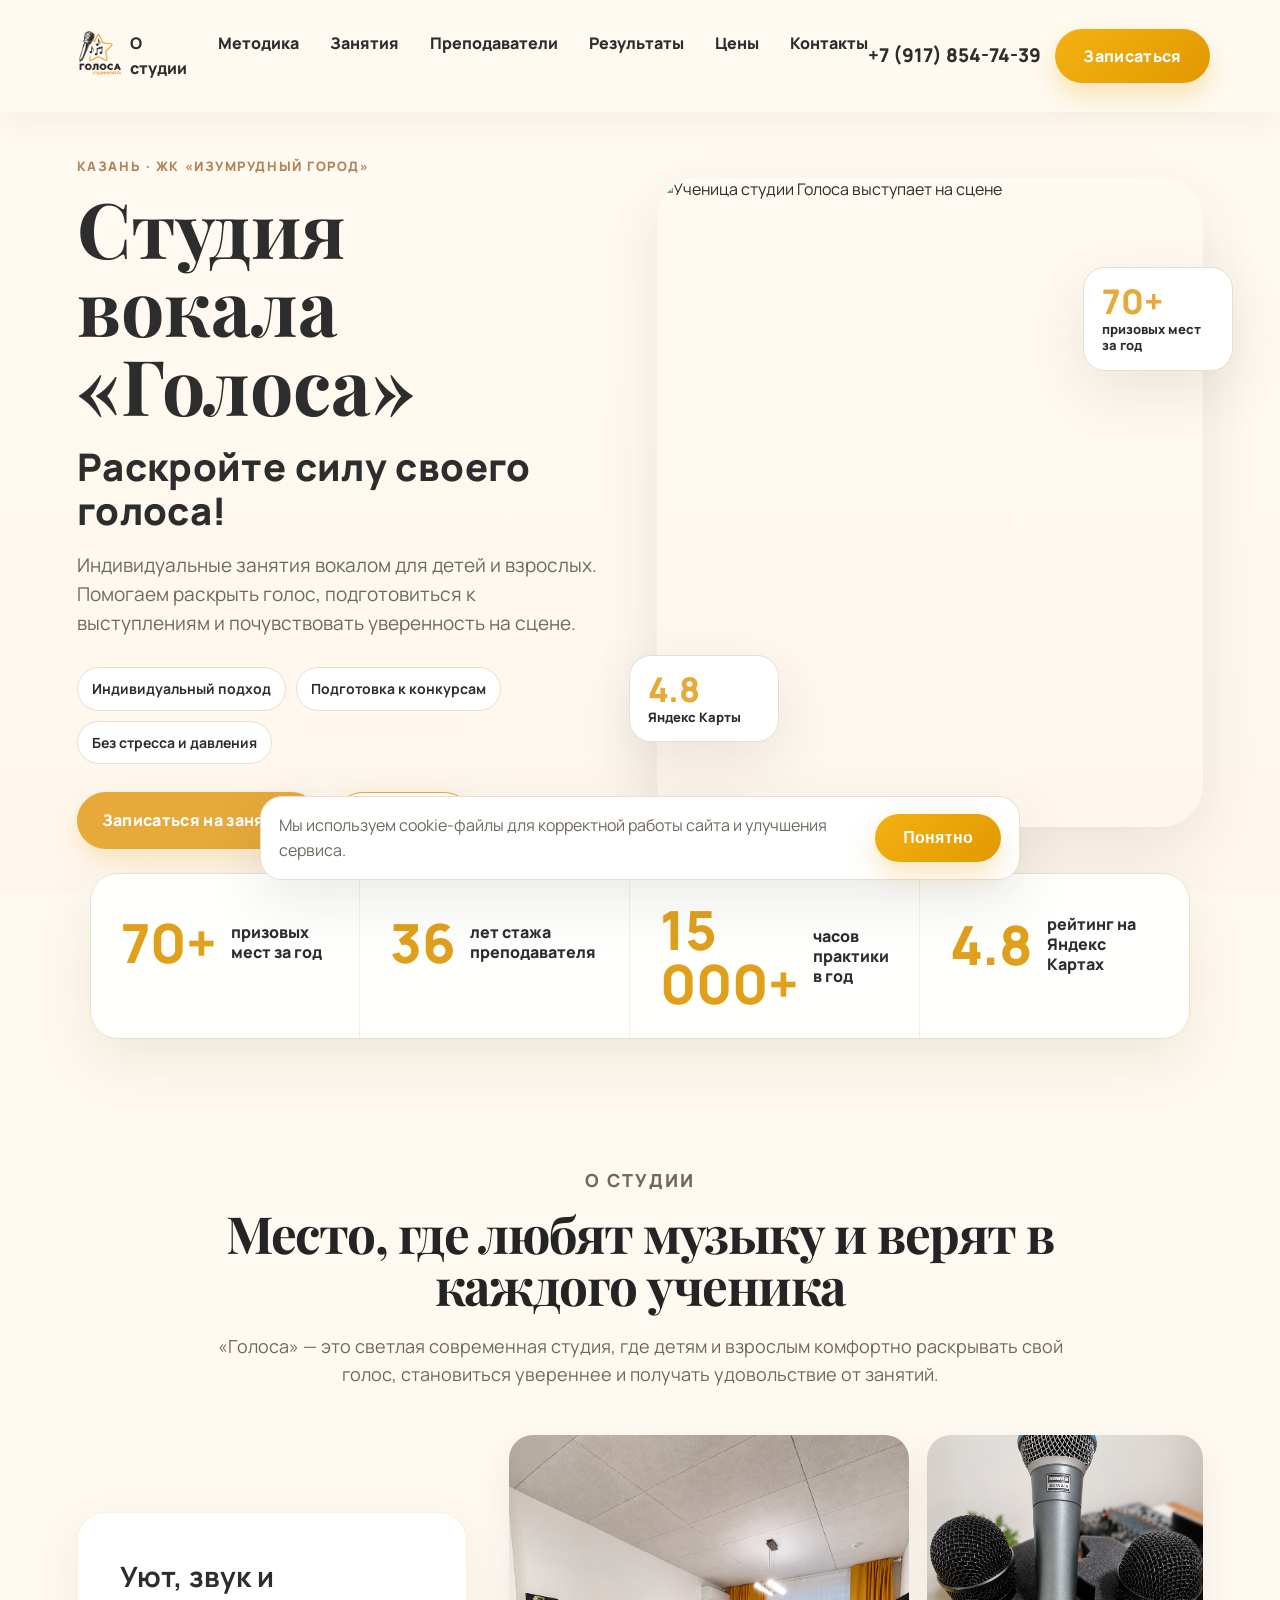
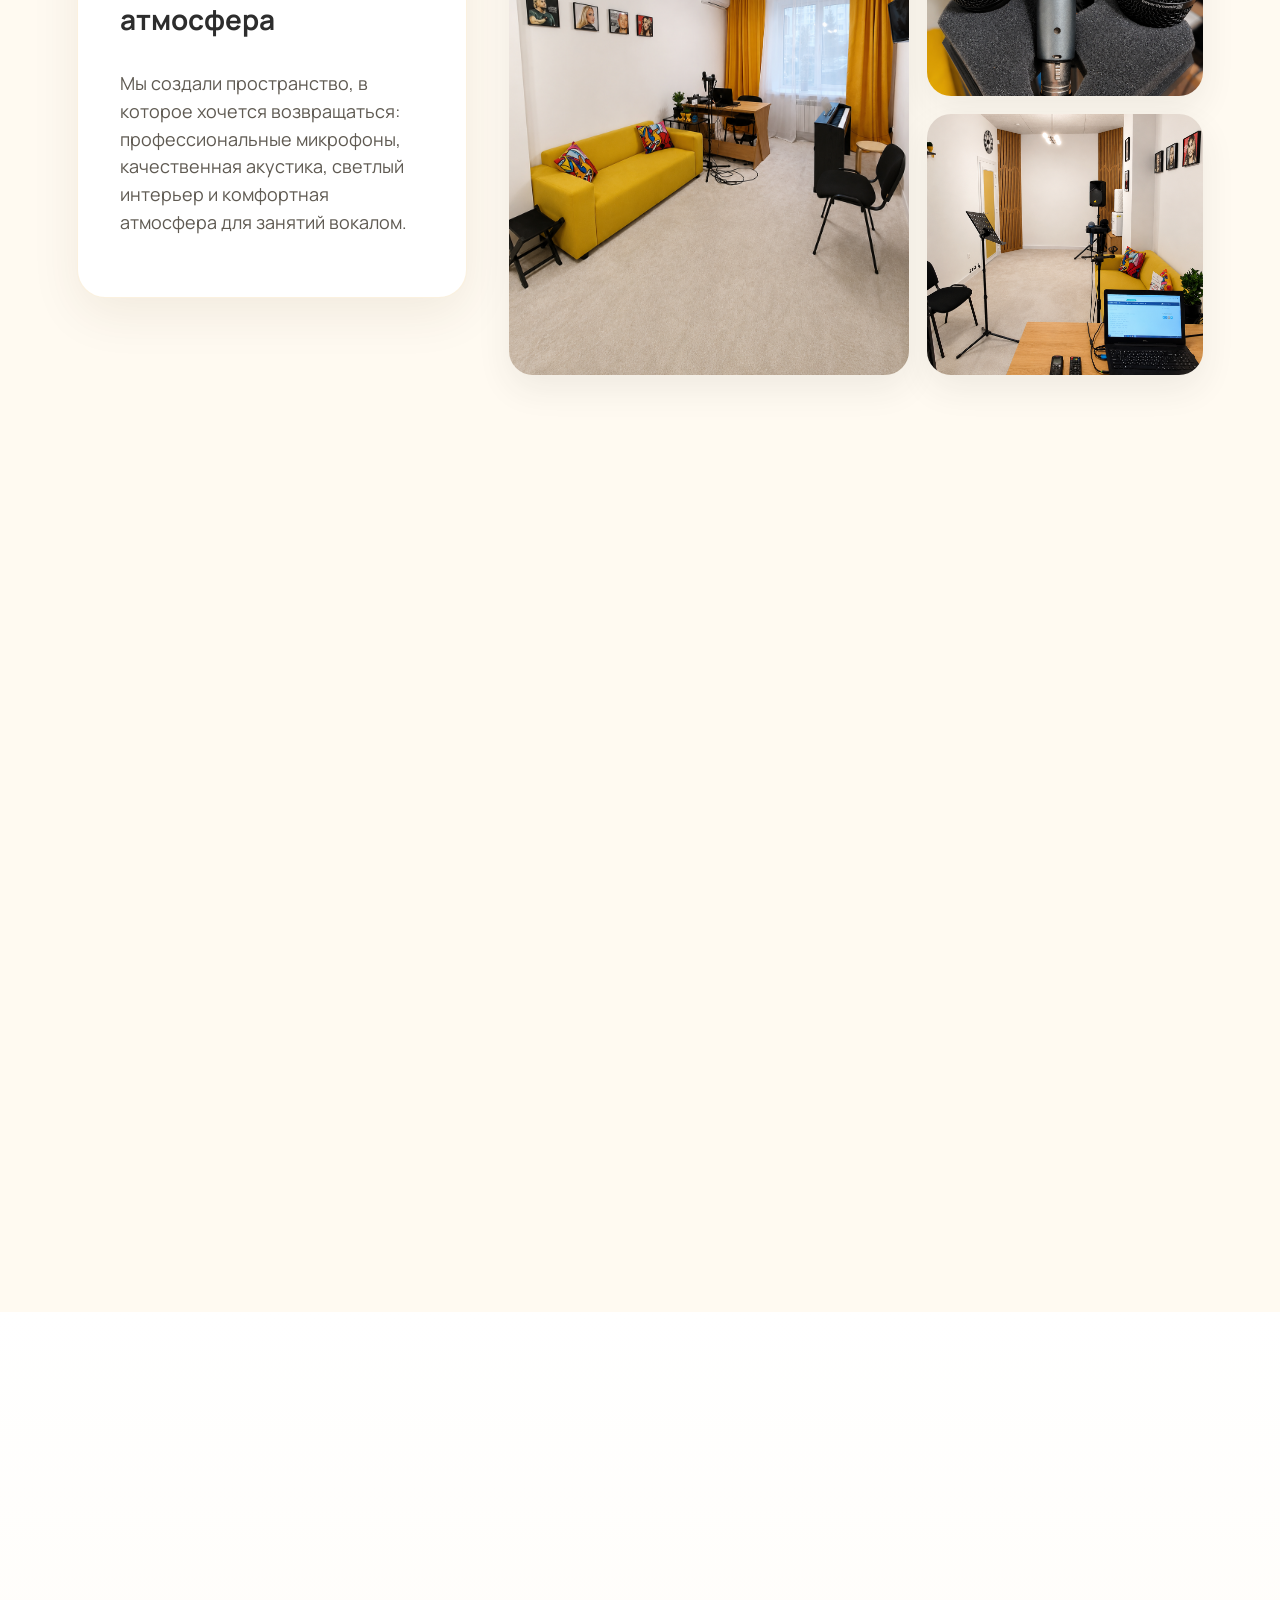
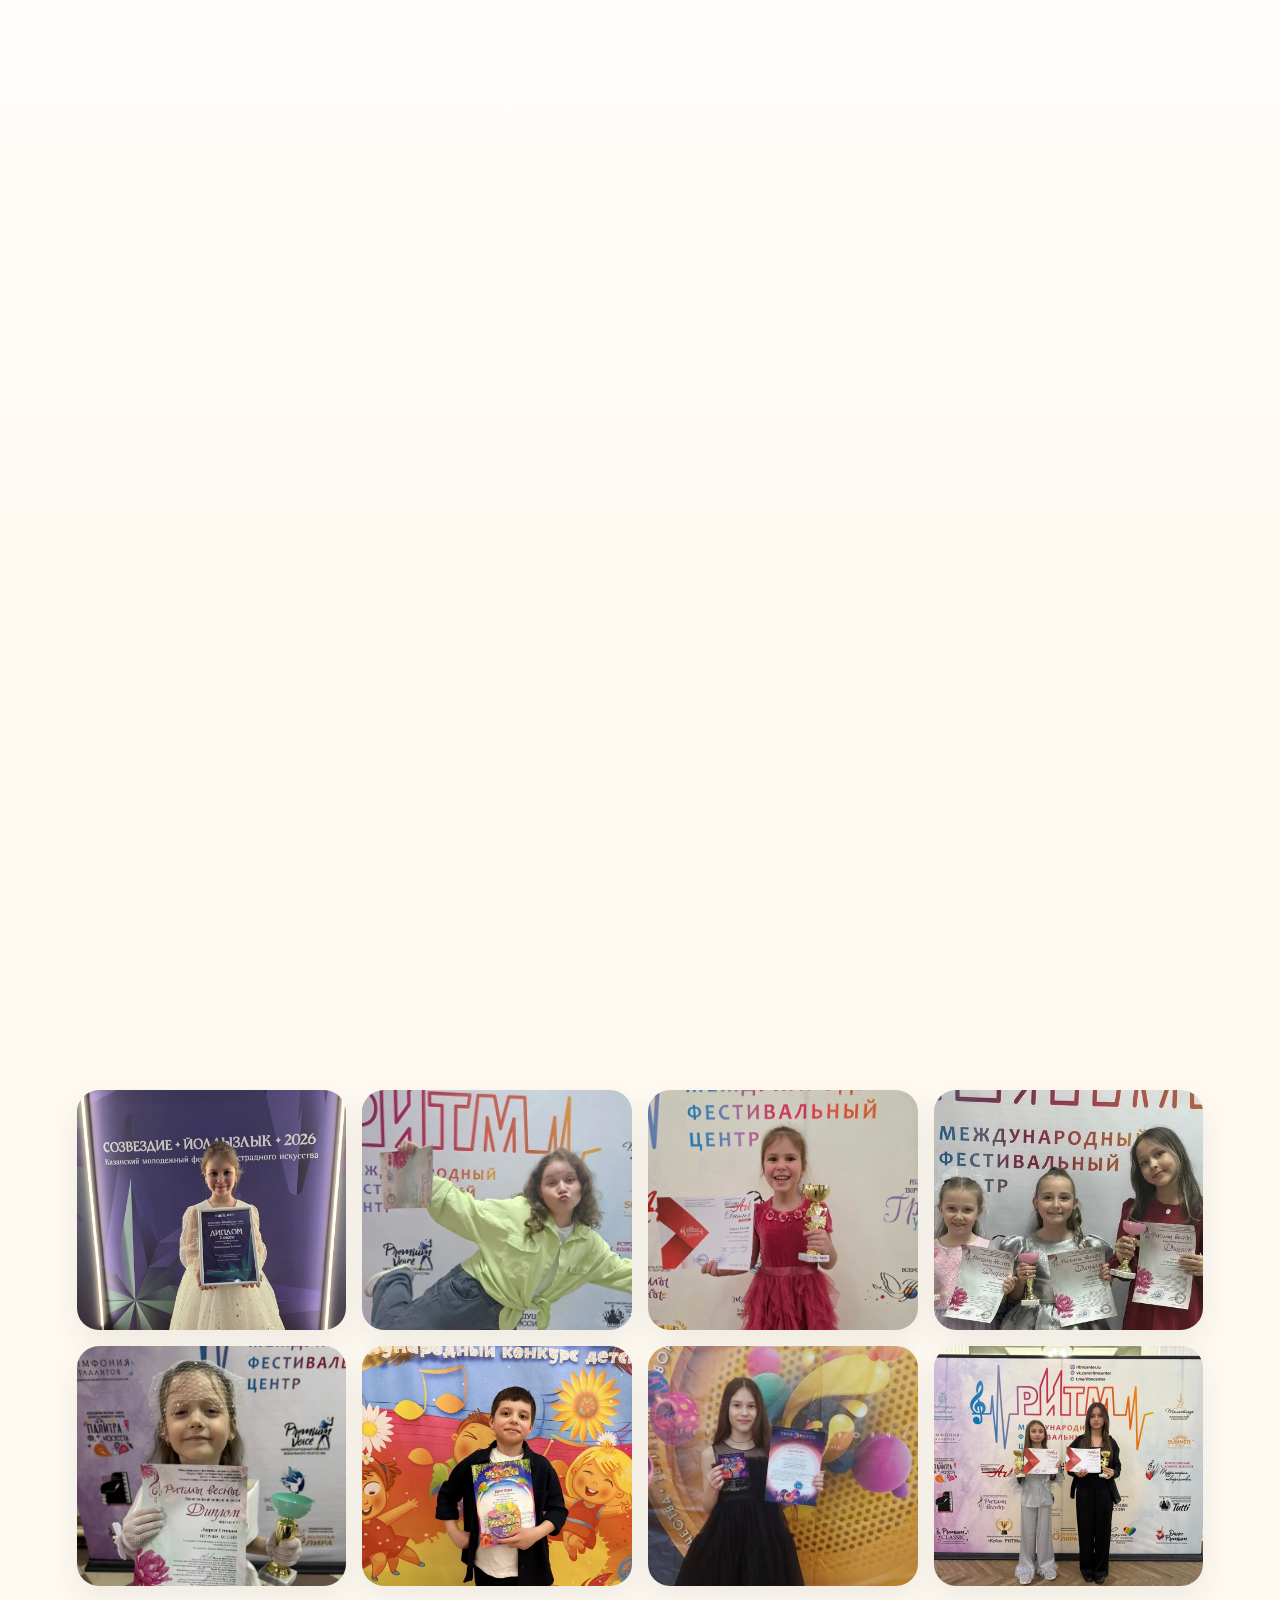
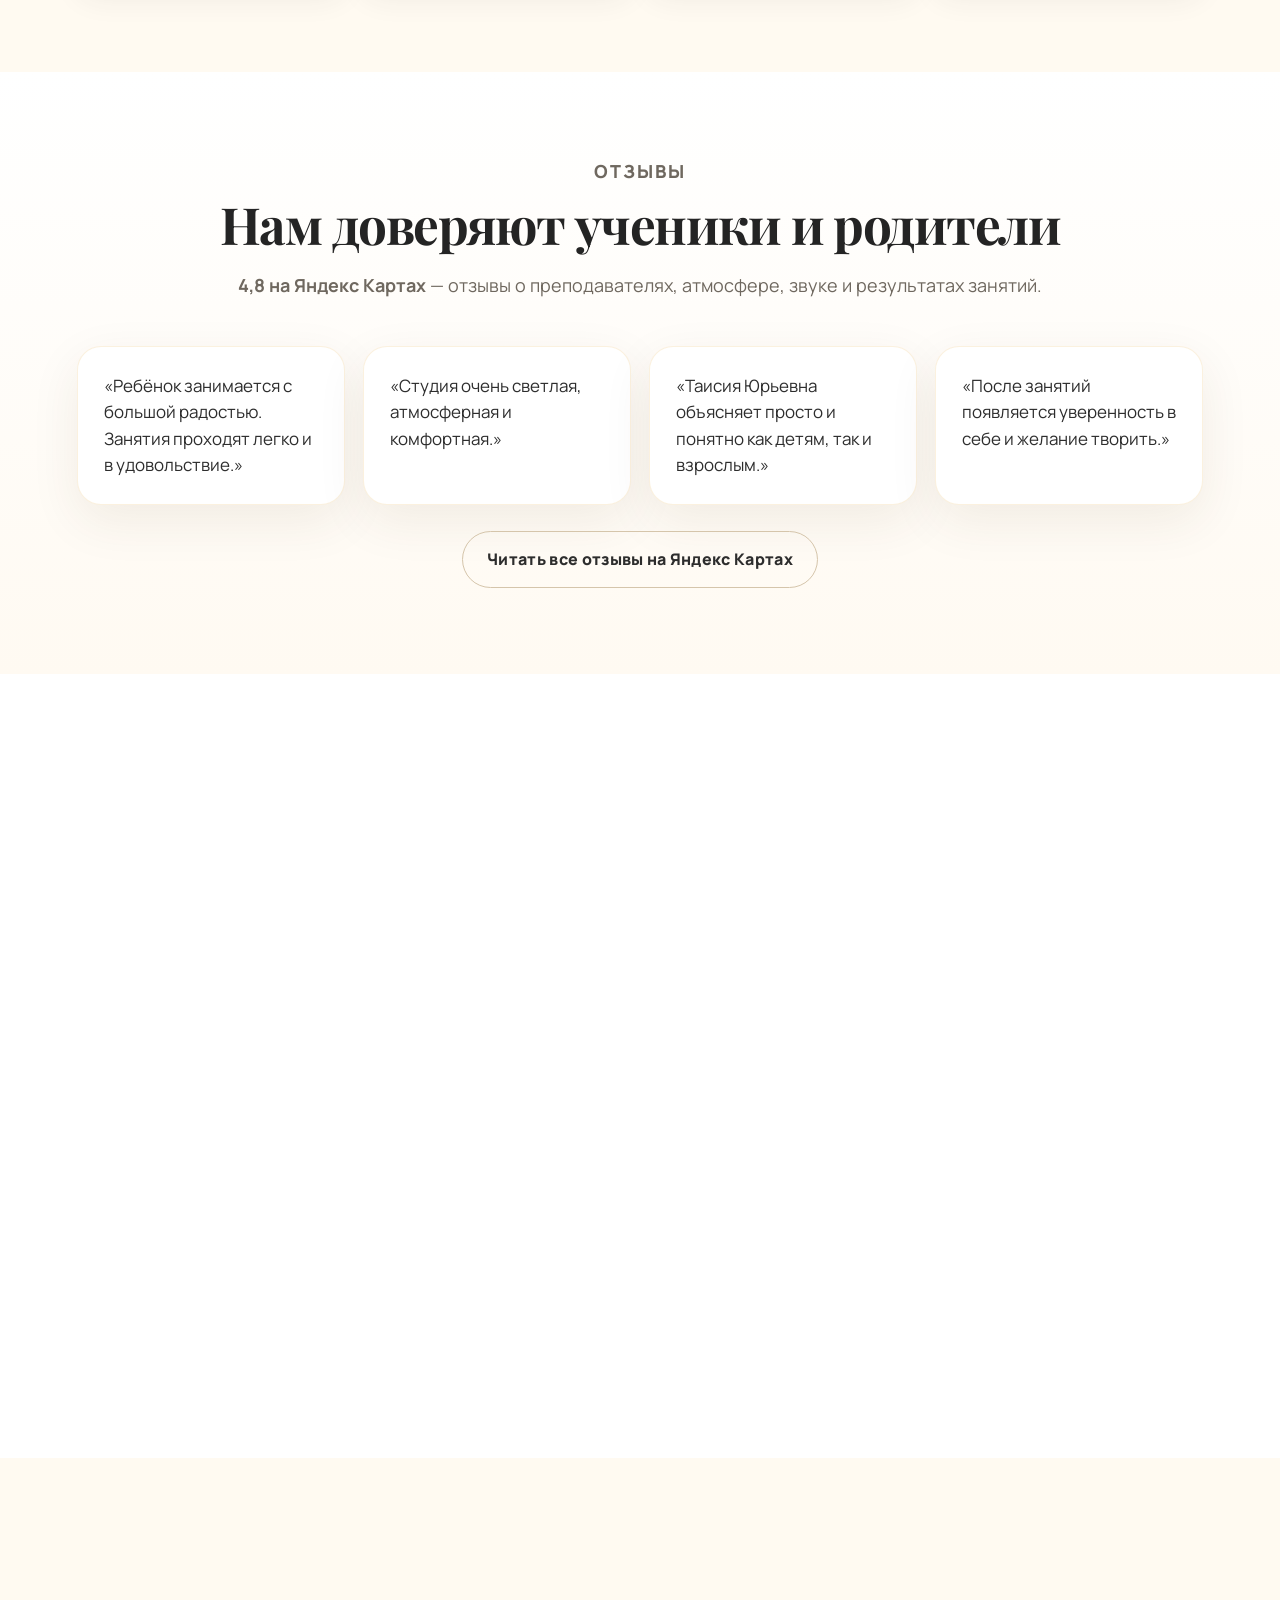
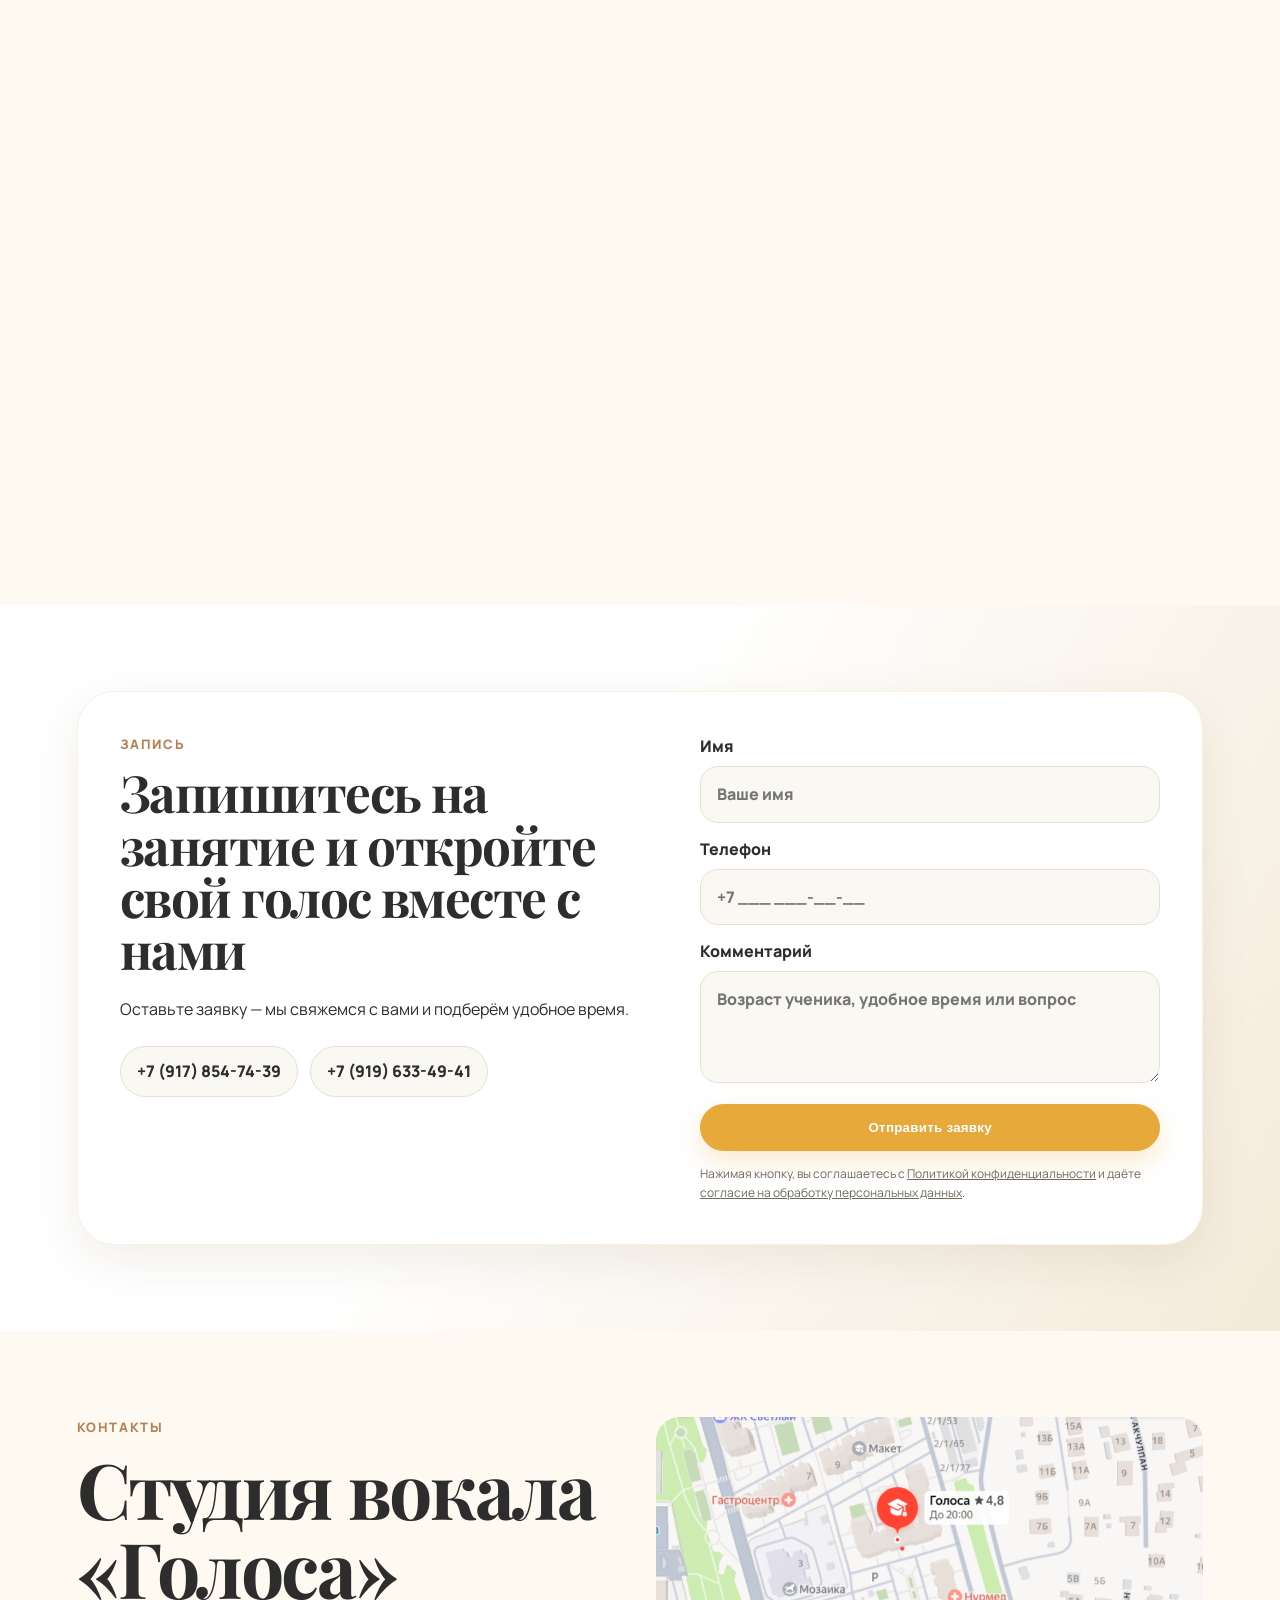
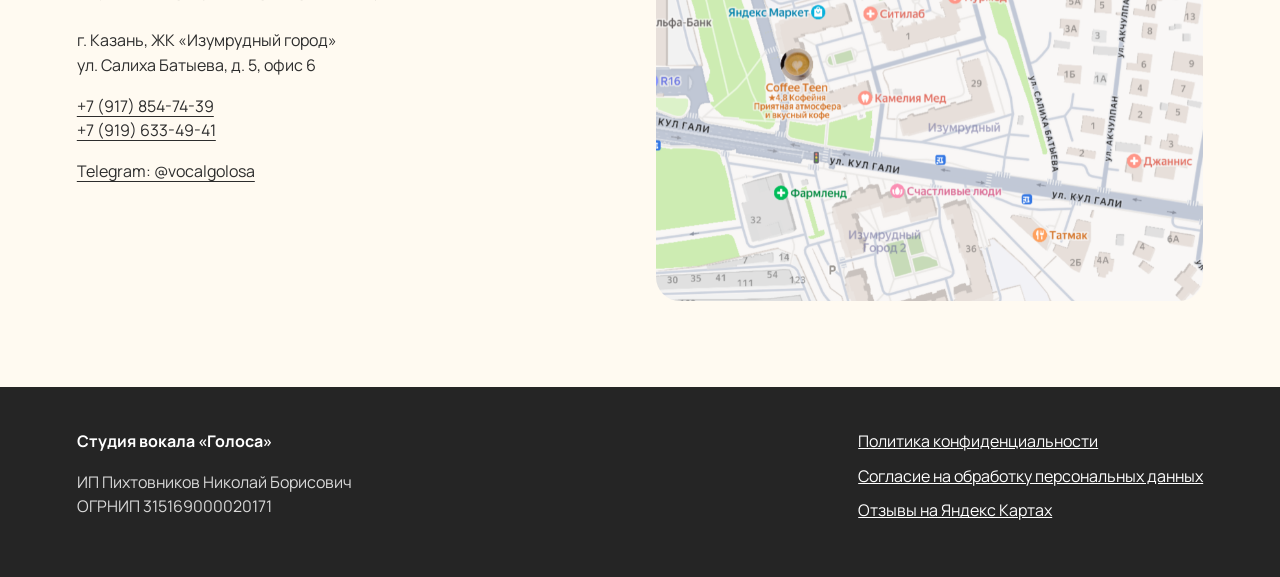
==== commit 7e7ad601: "Add files via upload" ====
--- a/index.html
+++ b/index.html
@@ -49,7 +49,7 @@
         </div>
       </div>
       <div class="hero-media hero-classic-media reveal">
-        <img src="hero-stage.jpg" alt="Ученица студии Голоса выступает на сцене" />
+        <img src="hero-new-girl.jpg" alt="Ученица студии Голоса выступает на сцене" />
         <div class="floating-card card-one"><strong>70+</strong><span>призовых мест<br>за год</span></div>
         <div class="floating-card card-two"><strong>4.8</strong><span>Яндекс Карты</span></div>
       </div>
--- a/style.css
+++ b/style.css
@@ -1,3 +1,4 @@
+@import url('https://fonts.googleapis.com/css2?family=Caveat:wght@500;700&display=swap');
 :root{
   --cream:#FAF8F3; --paper:#fff; --ink:#2D2D2D; --muted:#6f685f; --gold:#E6A93A; --wood:#B48252; --line:#eadfce;
   --radius:28px; --shadow:0 20px 60px rgba(45,45,45,.10);
@@ -1172,4 +1173,31 @@
     display:block;
     width:100%;
     height:100%;
+}
+.hero h1{
+  font-family:'Playfair Display', serif !important;
+  font-weight:700 !important;
+}
+
+.section h2,
+.lead h2,
+.contacts h2,
+.price-grid article h3{
+  font-family:'Playfair Display', serif !important;
+}
+
+.hero-subtitle{
+  font-family:'Caveat', cursive !important;
+  font-size:clamp(38px,4vw,58px) !important;
+  font-weight:700 !important;
+  line-height:1.1 !important;
+}
+
+.stats strong{
+  font-size:54px !important;
+  font-weight:900 !important;
+}
+
+.btn{
+  letter-spacing:.02em;
 }
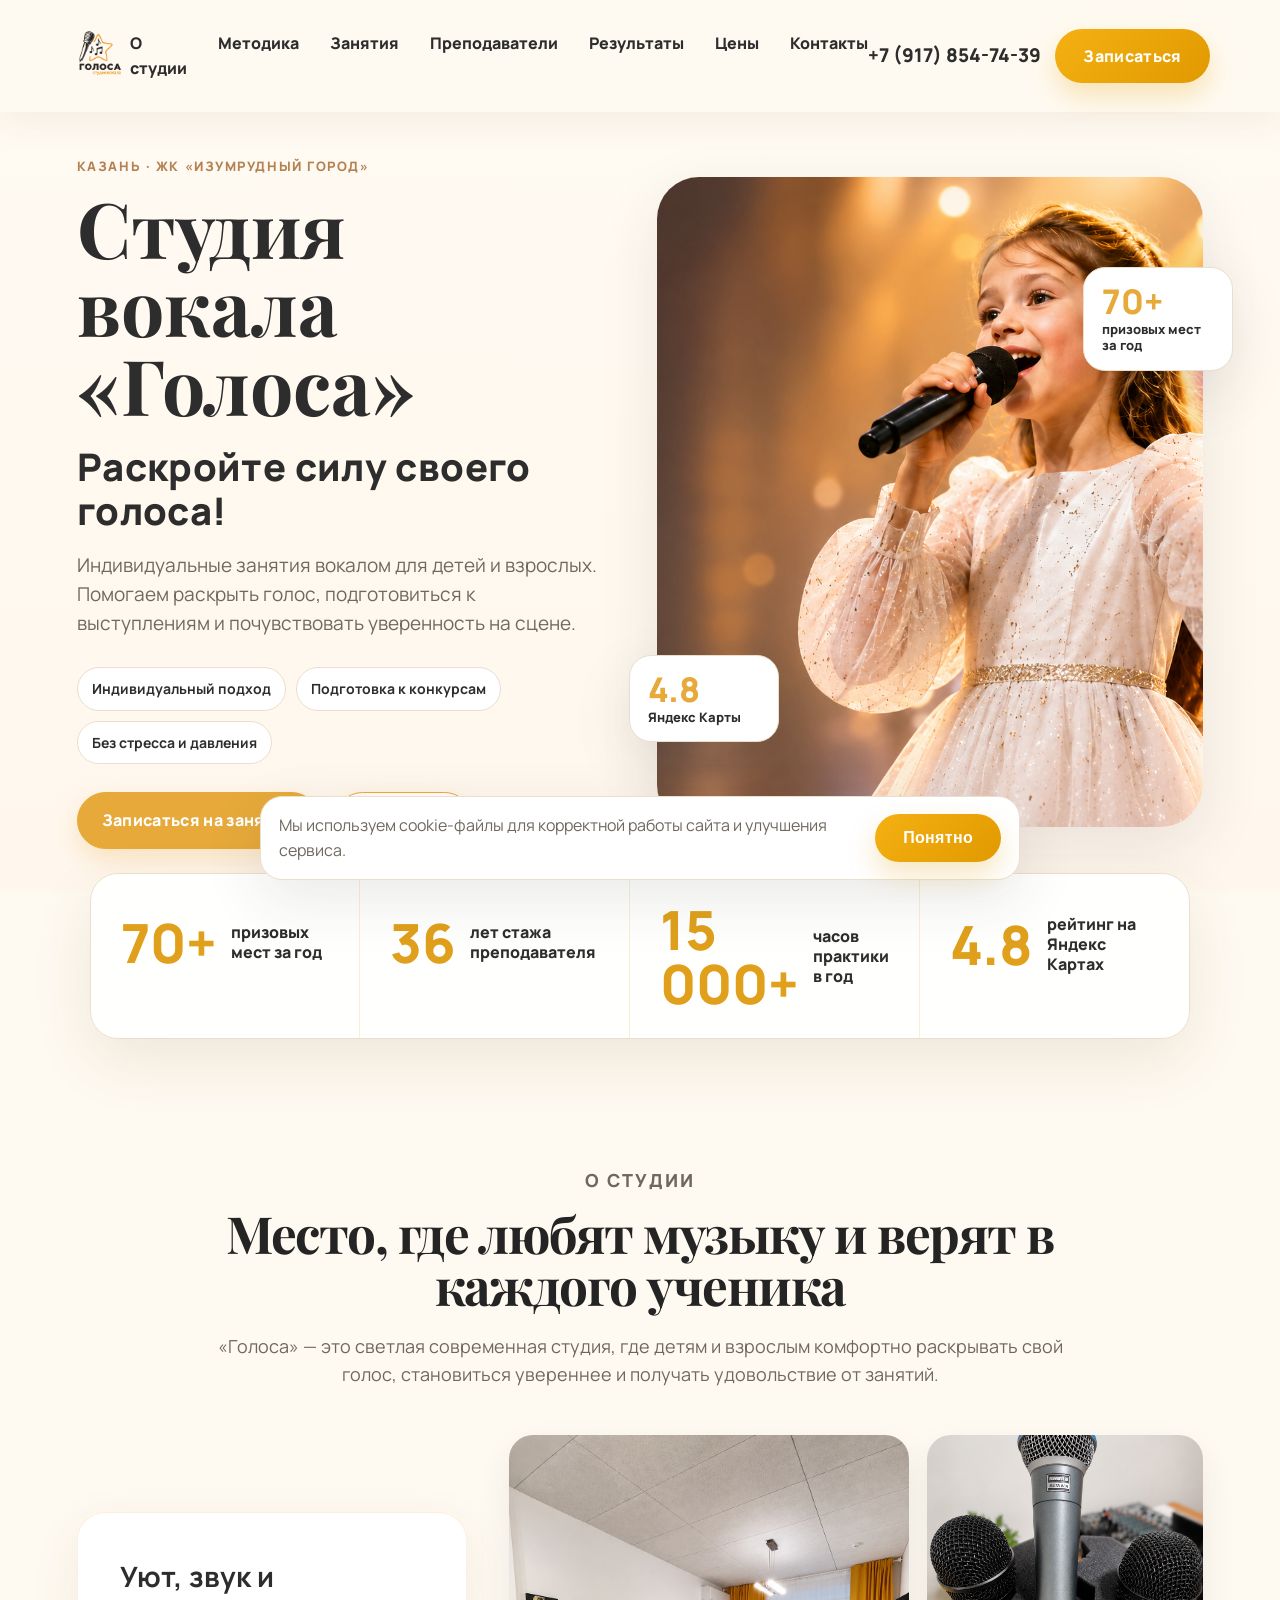
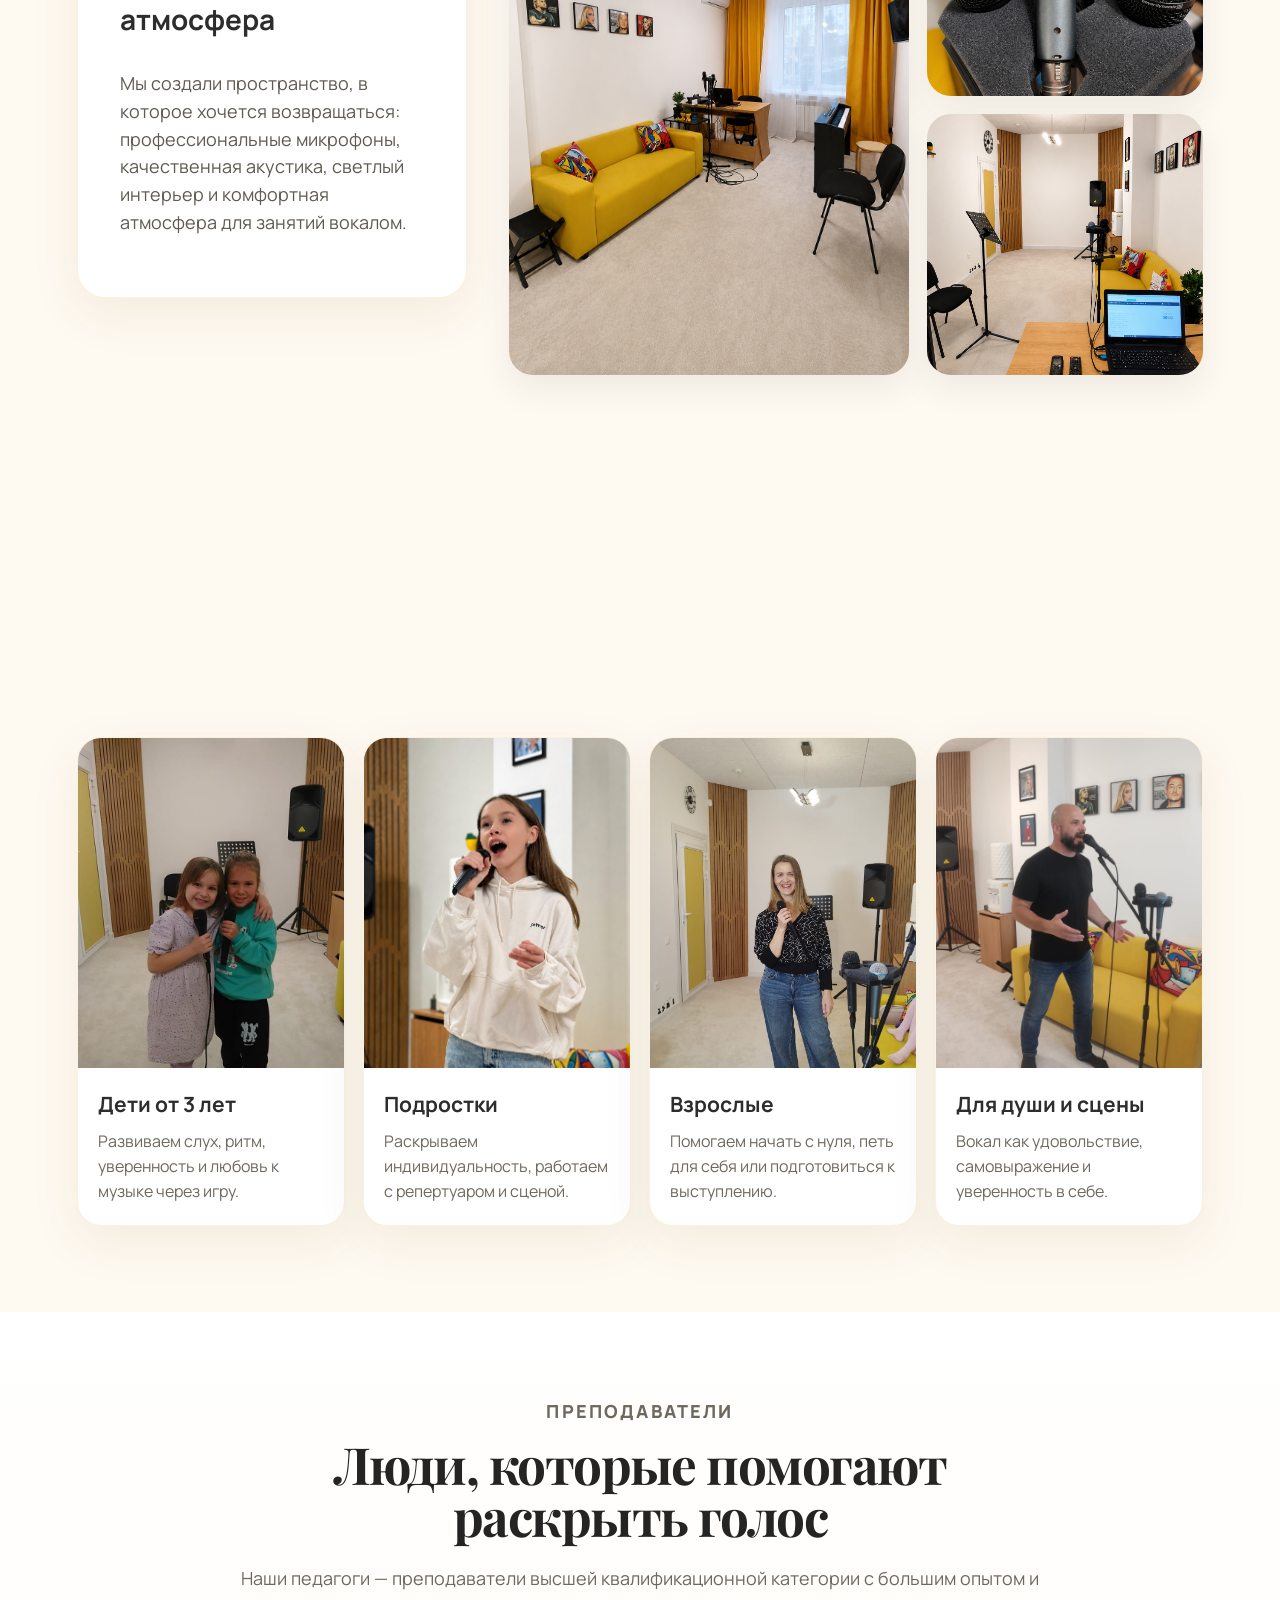
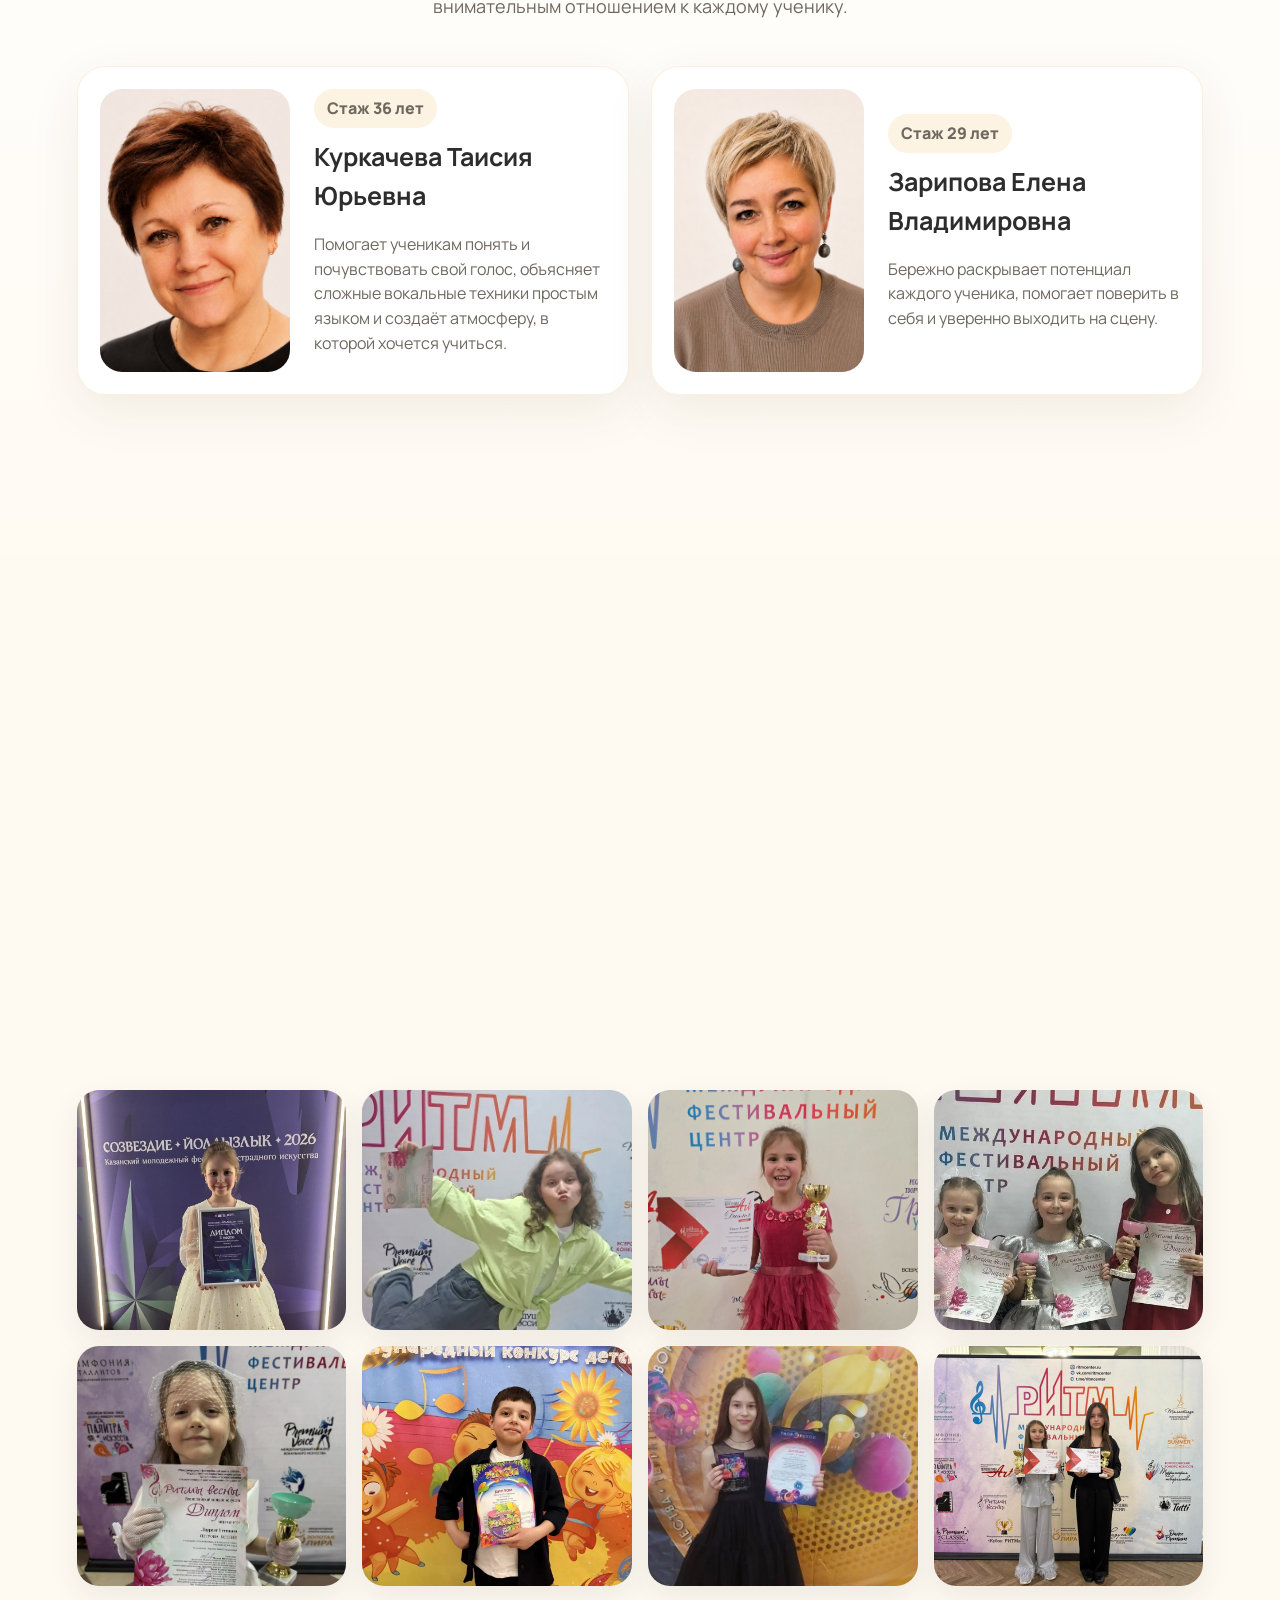
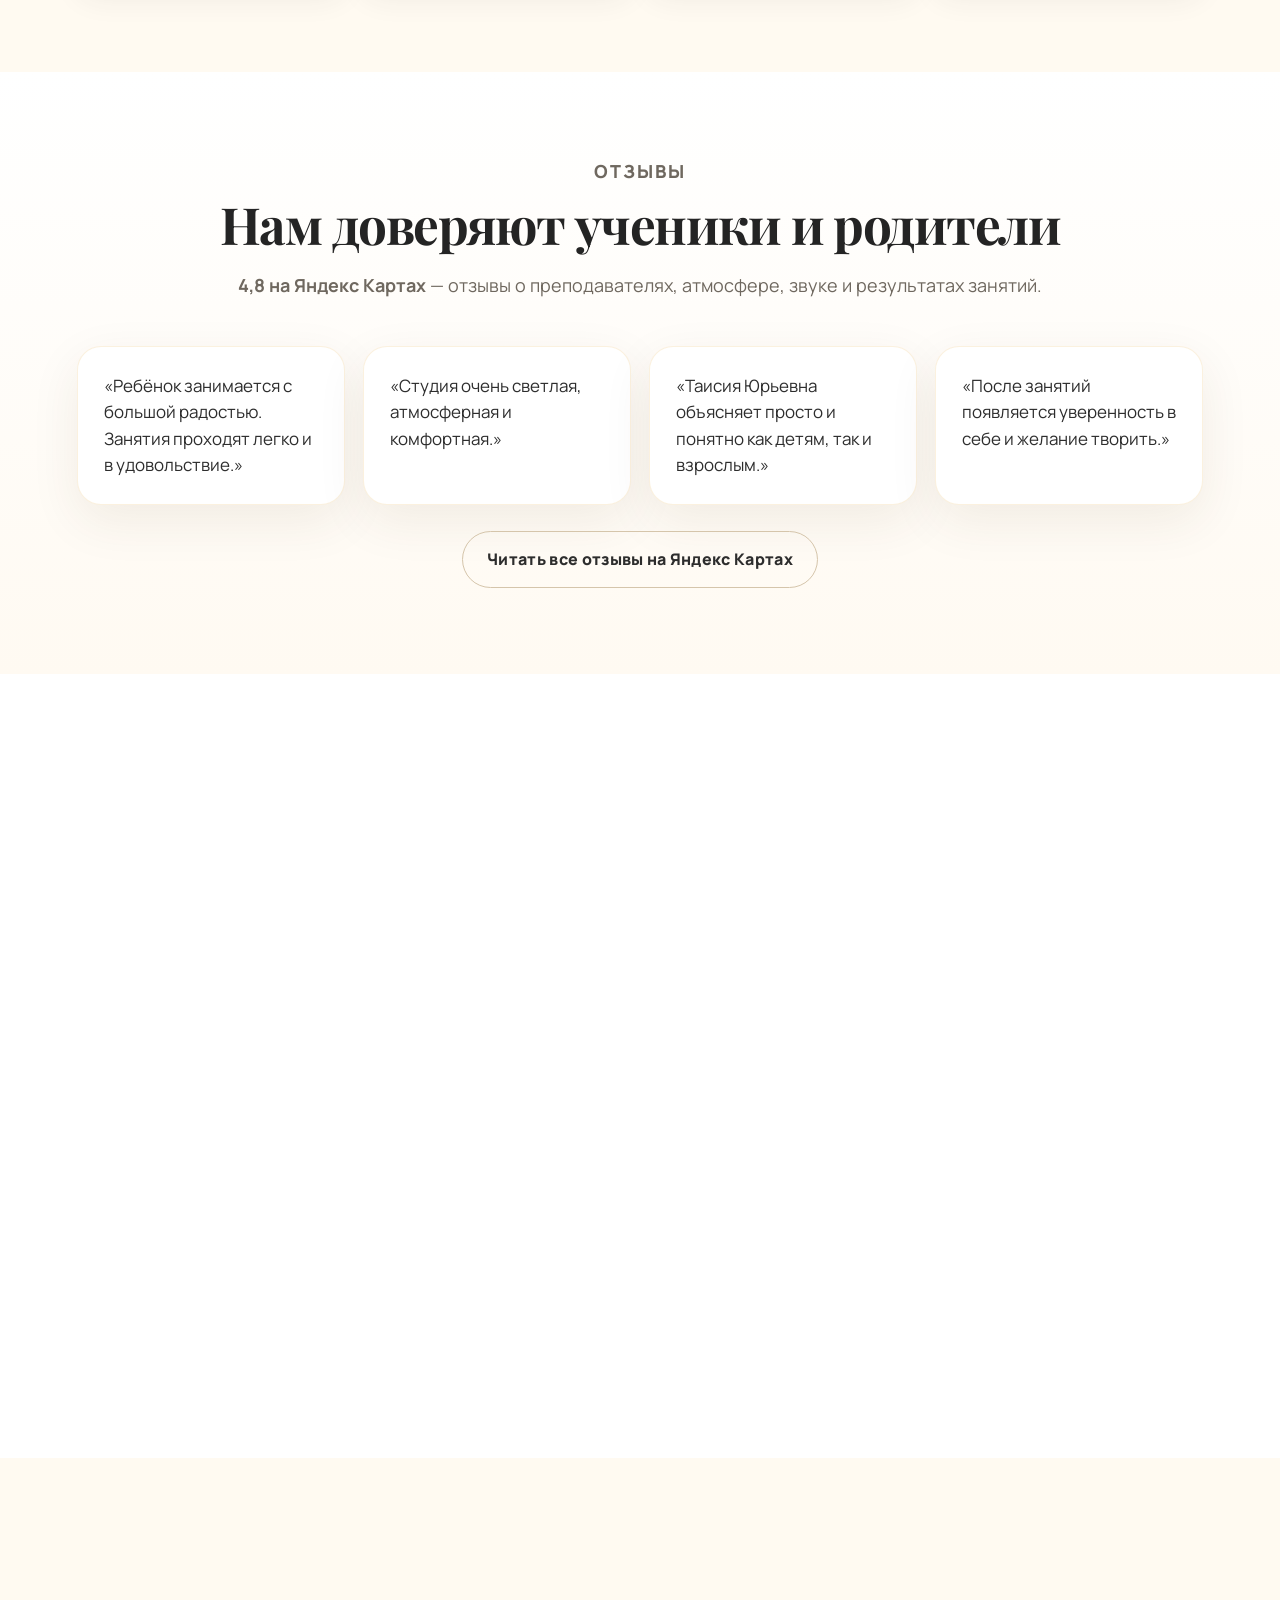
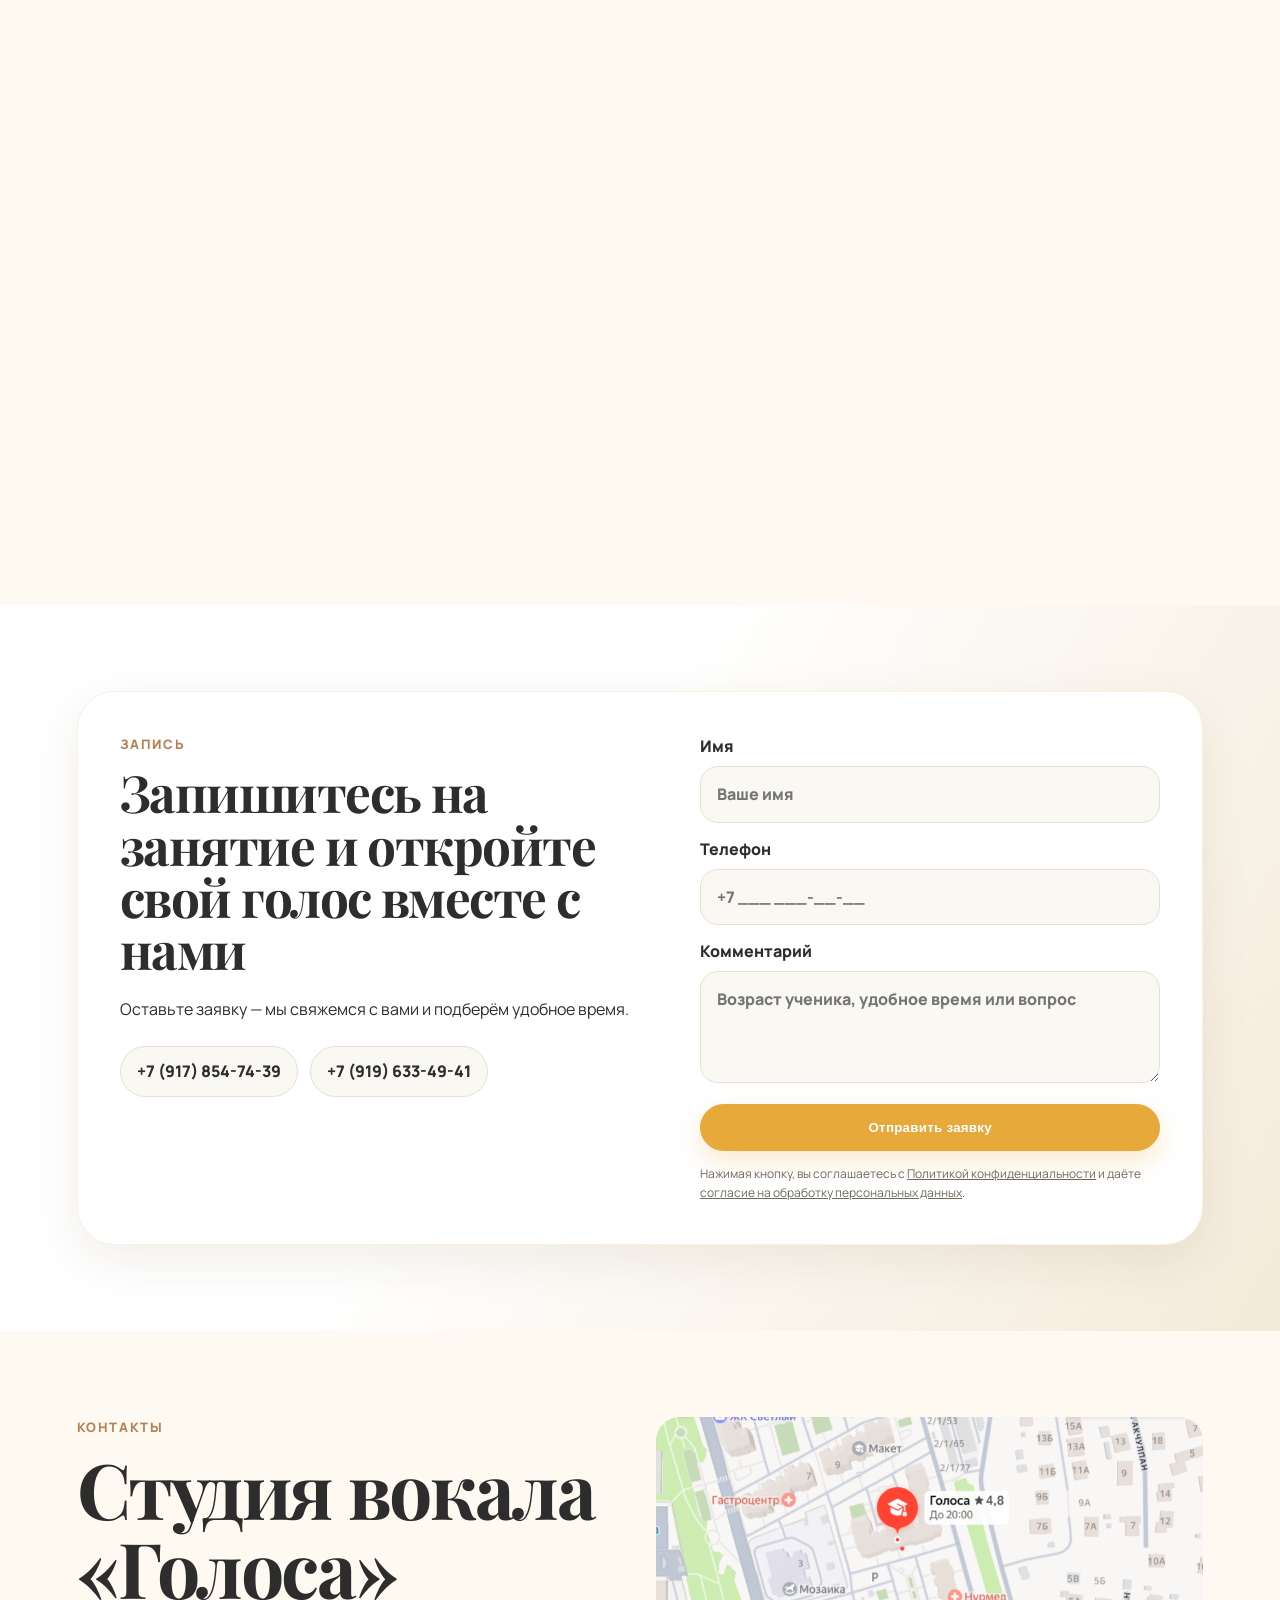
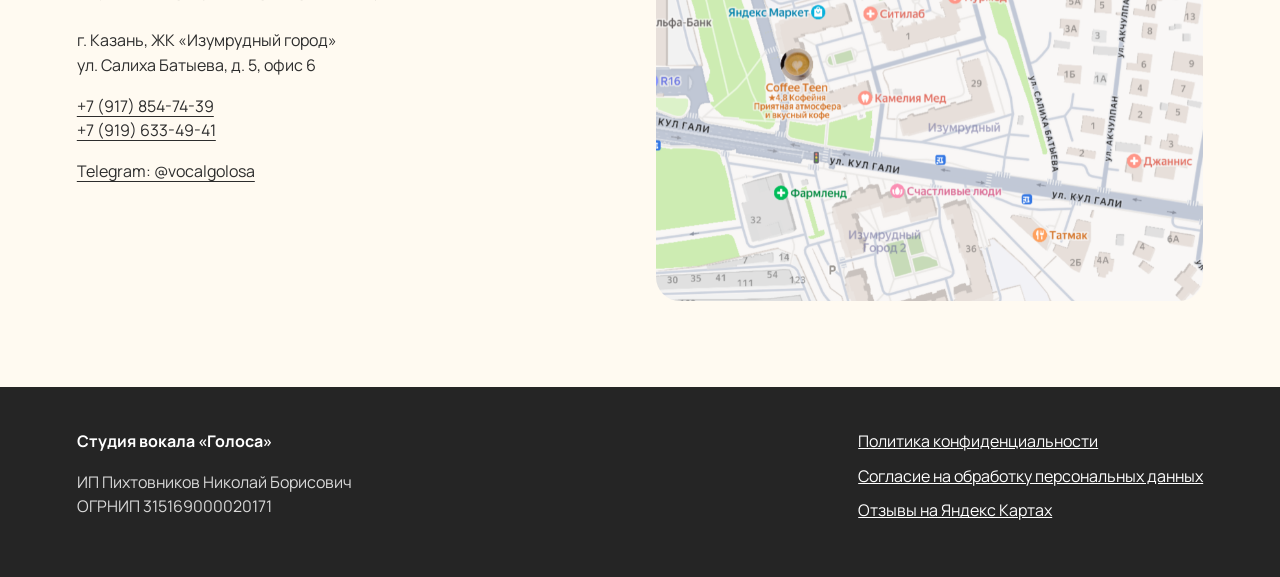
==== commit bf77c36c: "Add files via upload" ====
--- a/index.html
+++ b/index.html
@@ -49,7 +49,7 @@
         </div>
       </div>
       <div class="hero-media hero-classic-media reveal">
-        <img src="hero-new-girl.jpg" alt="Ученица студии Голоса выступает на сцене" />
+        <img src="hero-new-girl.png" alt="Ученица студии Голоса выступает на сцене" />
         <div class="floating-card card-one"><strong>70+</strong><span>призовых мест<br>за год</span></div>
         <div class="floating-card card-two"><strong>4.8</strong><span>Яндекс Карты</span></div>
       </div>
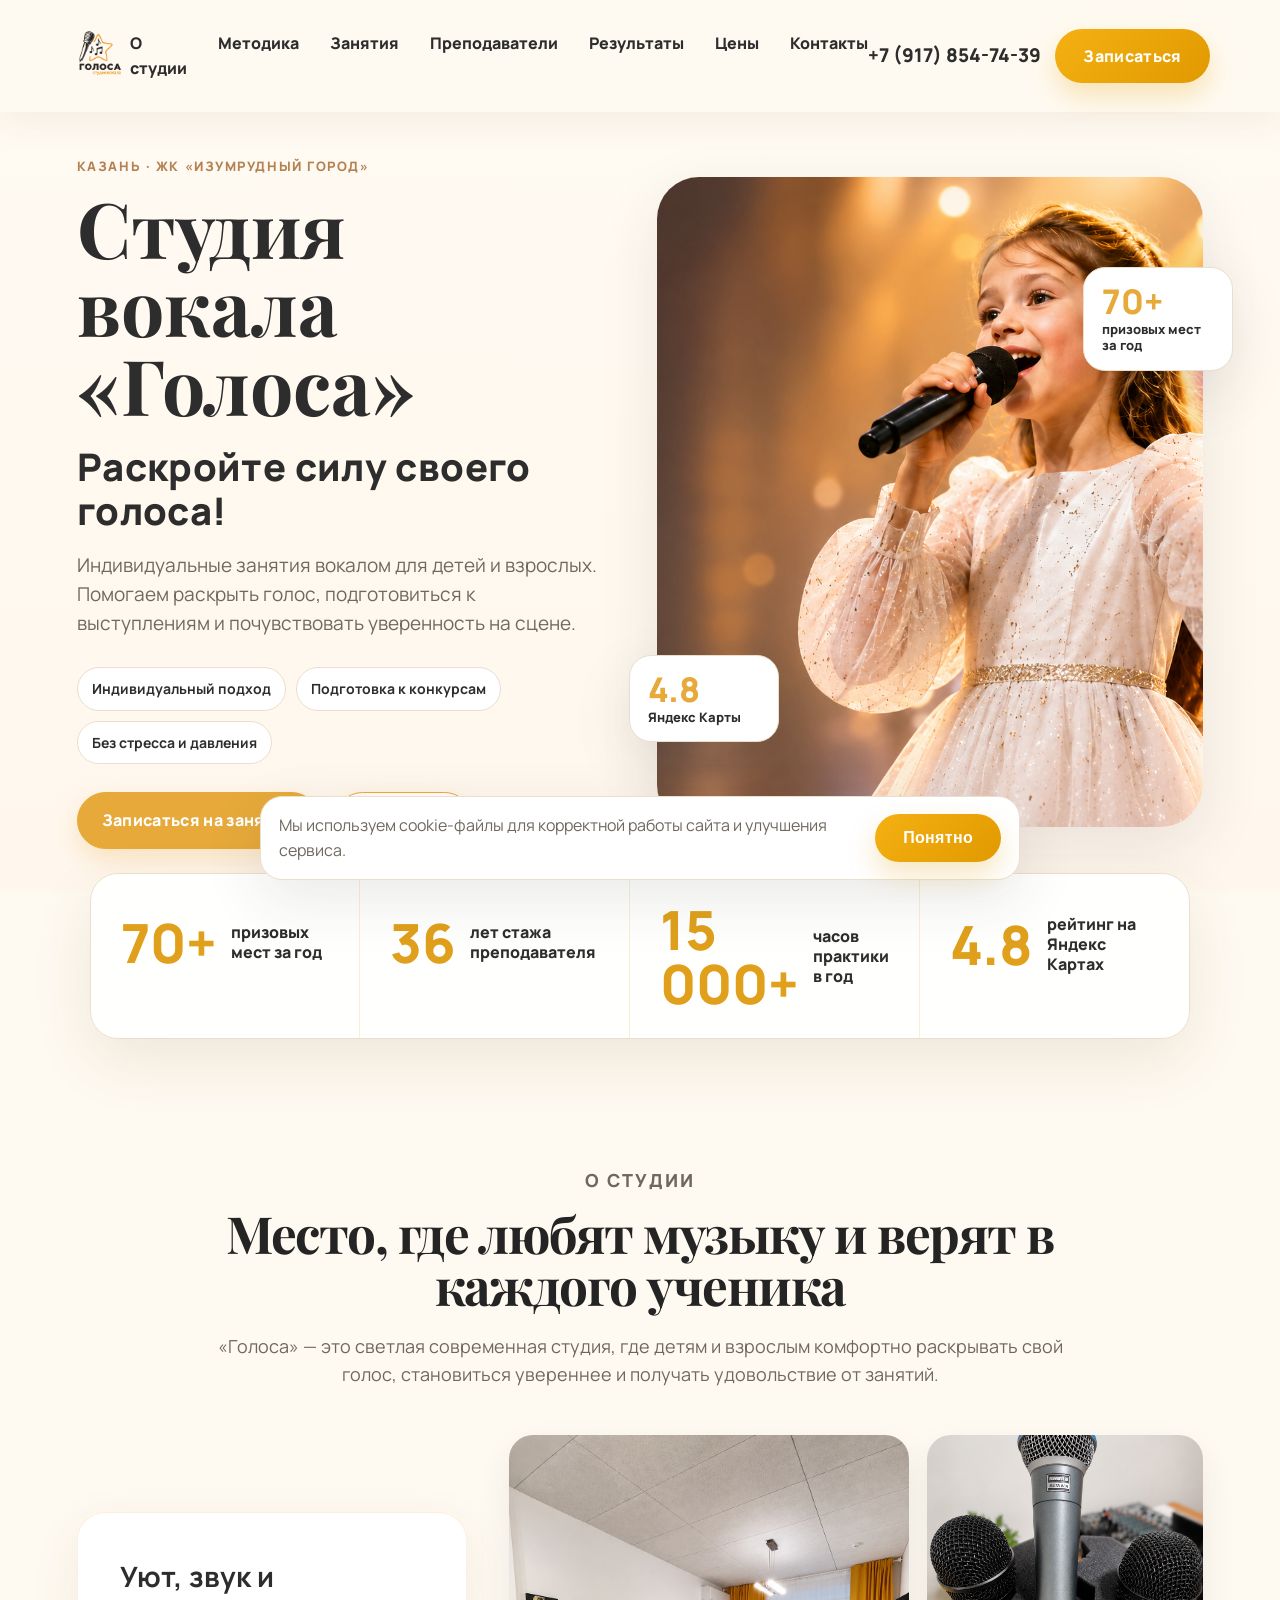
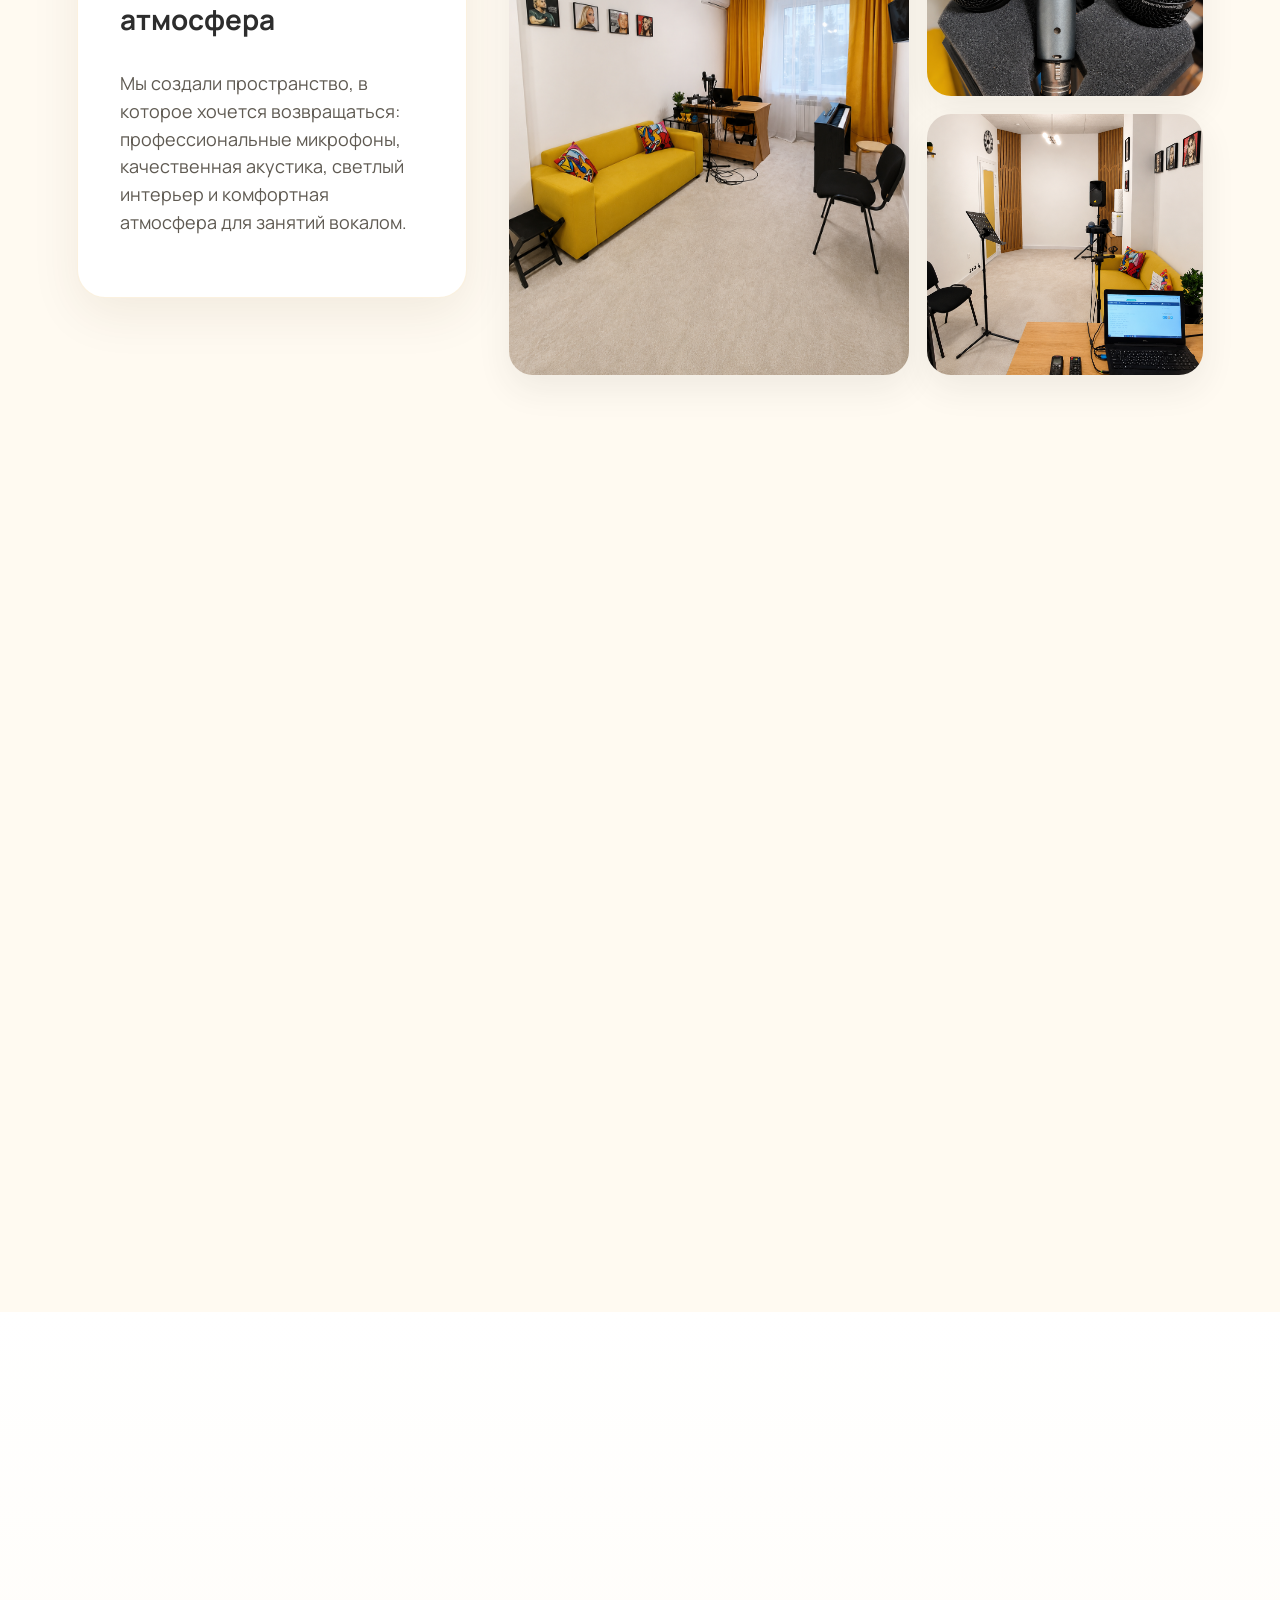
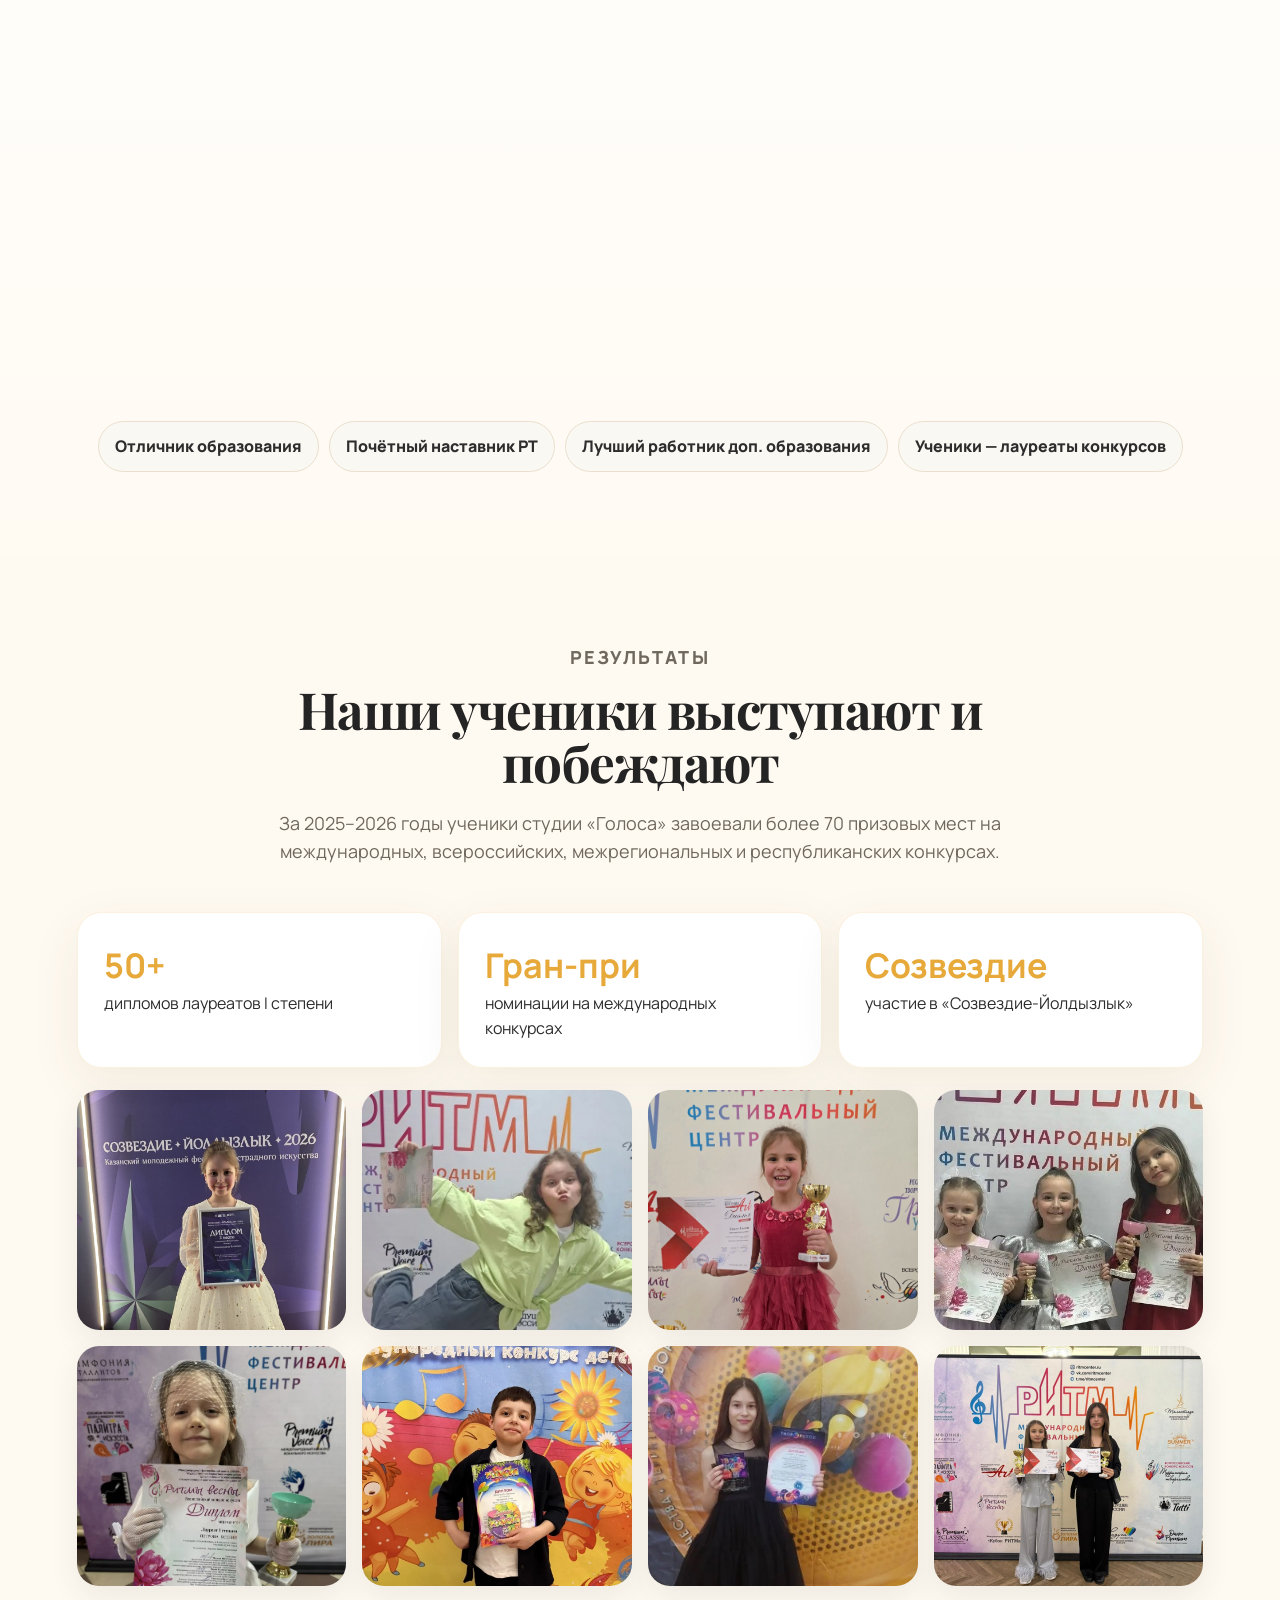
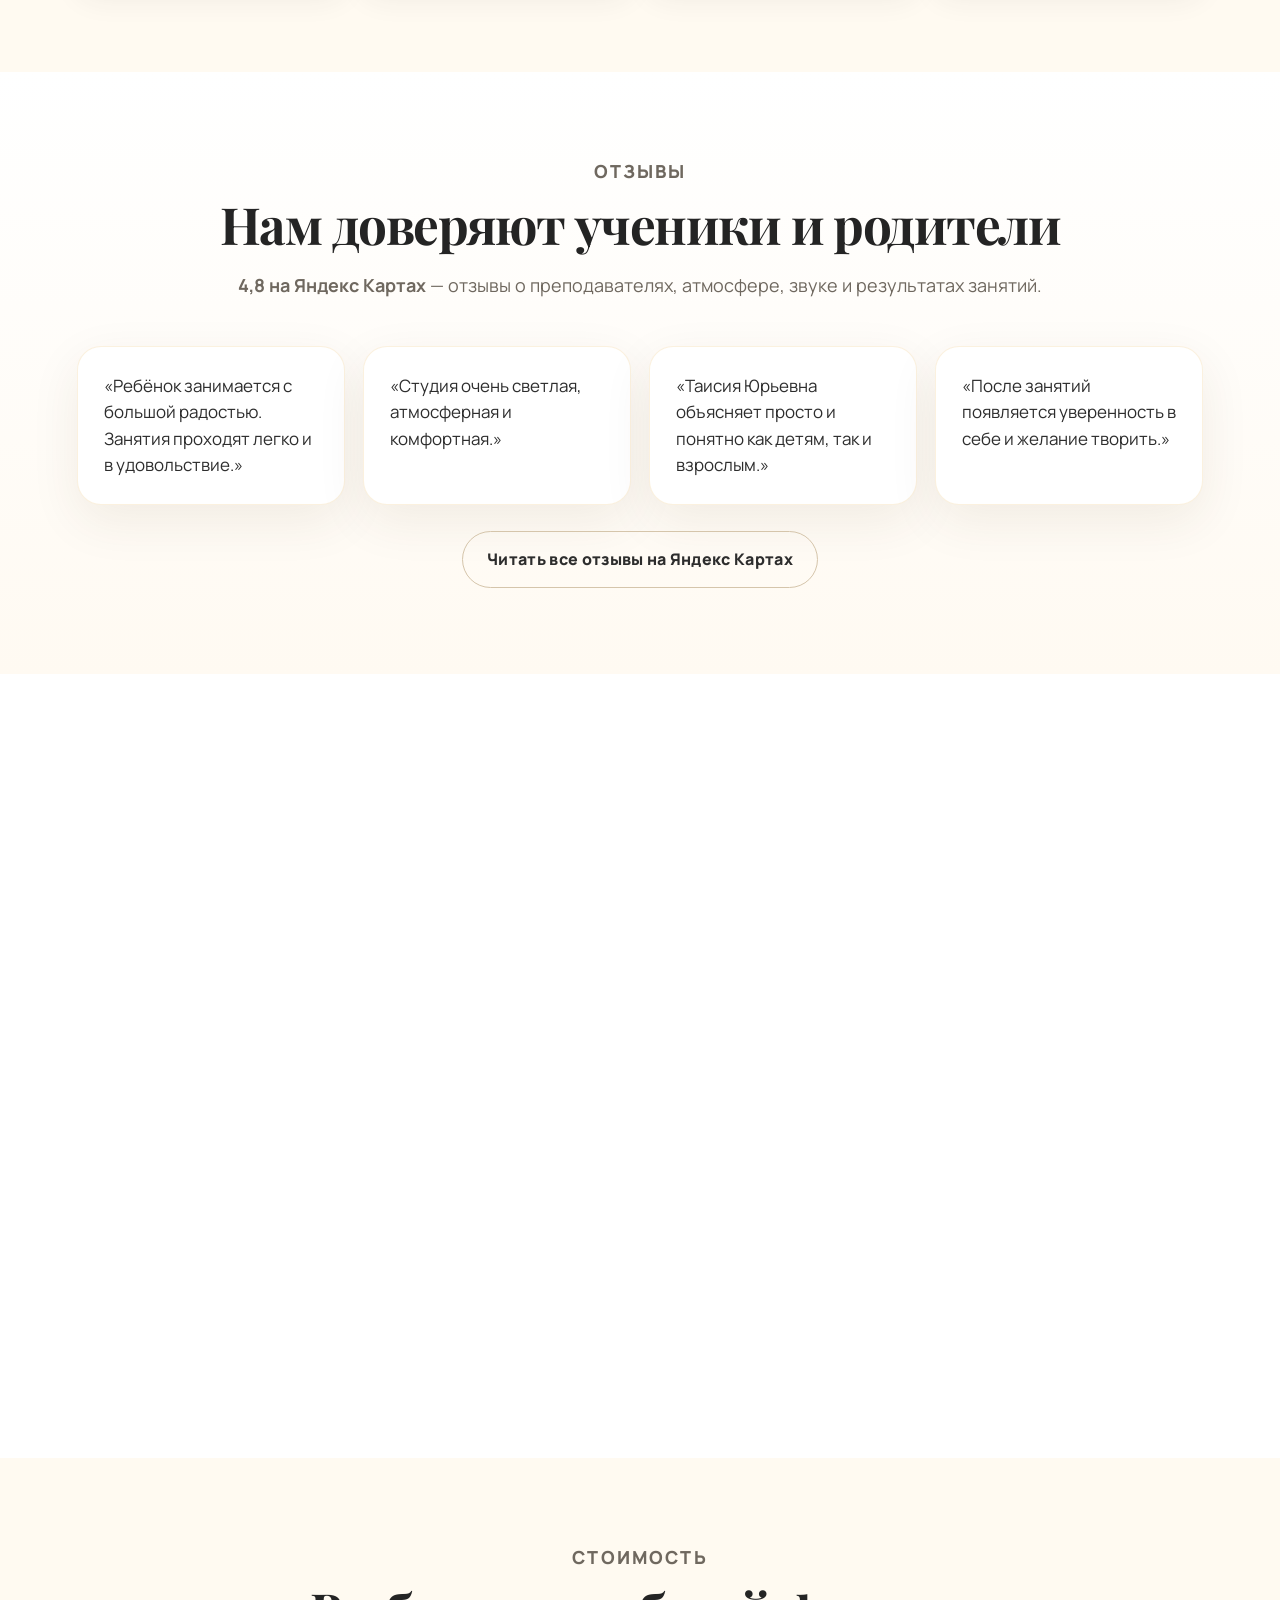
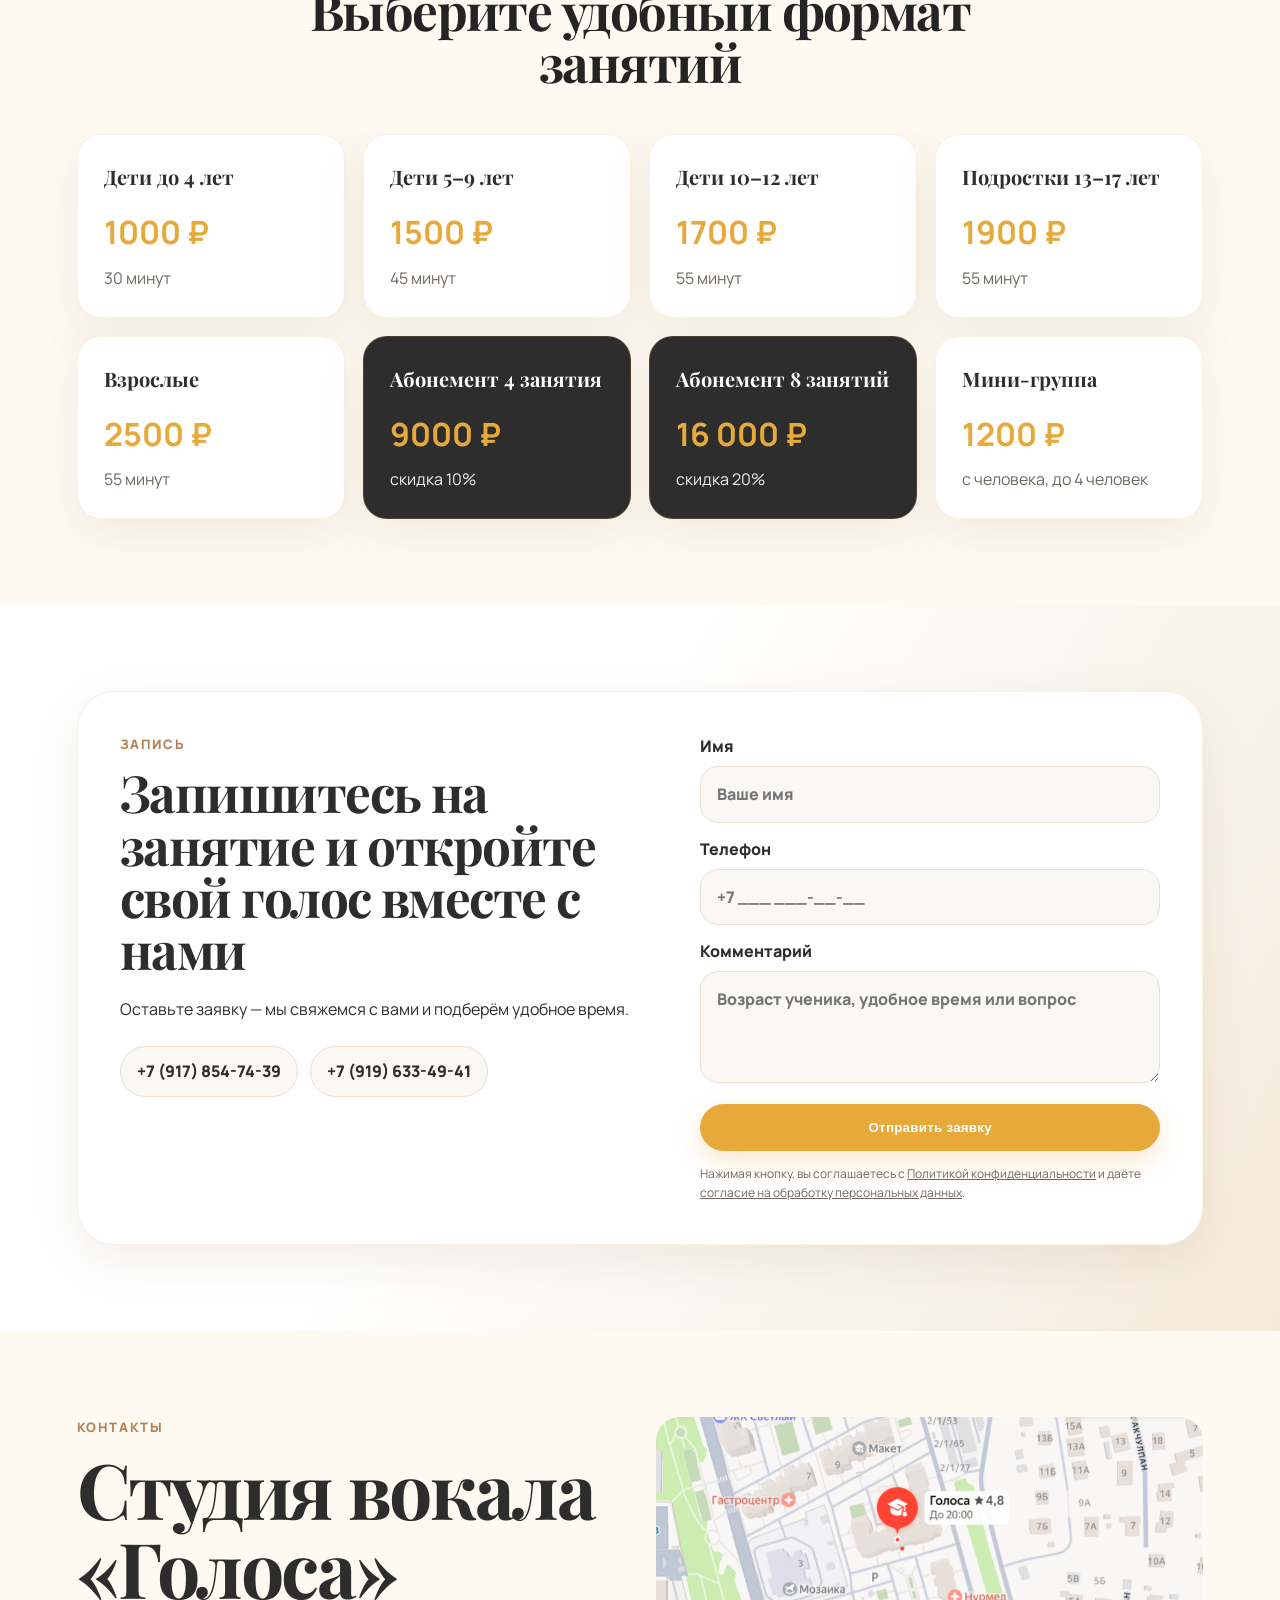
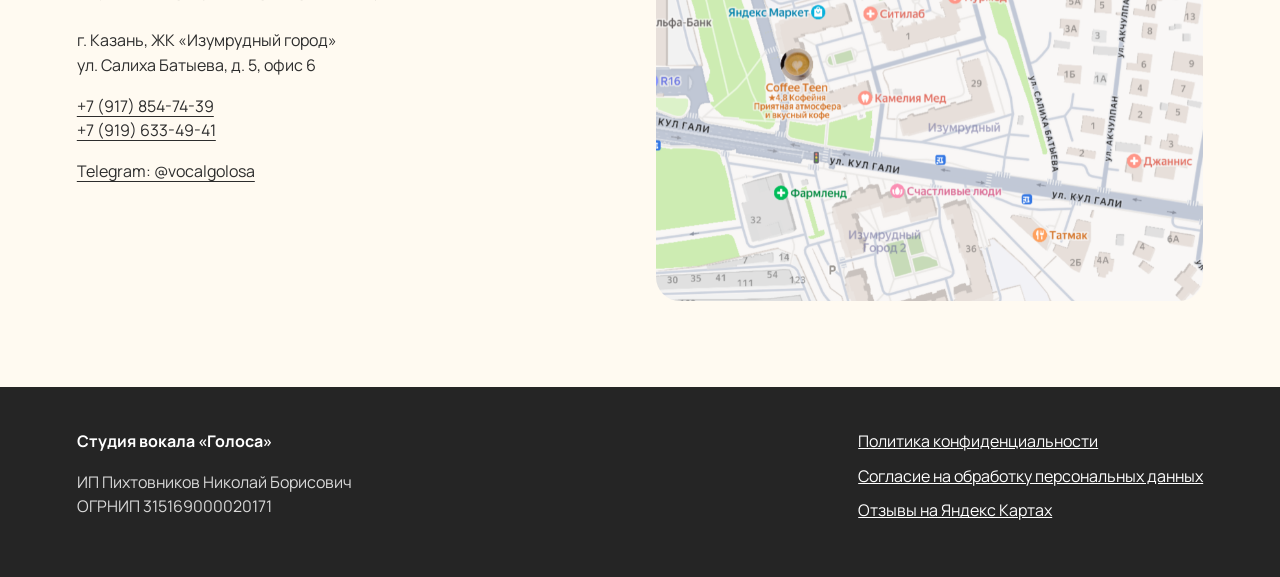
==== commit 3e591520: "Add files via upload" ====
--- a/index.html
+++ b/index.html
@@ -49,7 +49,7 @@
         </div>
       </div>
       <div class="hero-media hero-classic-media reveal">
-        <img src="hero-new-girl.png" alt="Ученица студии Голоса выступает на сцене" />
+        <img src="Hero_ai_g1.png" alt="Ученица студии Голоса выступает на сцене" />
         <div class="floating-card card-one"><strong>70+</strong><span>призовых мест<br>за год</span></div>
         <div class="floating-card card-two"><strong>4.8</strong><span>Яндекс Карты</span></div>
       </div>
